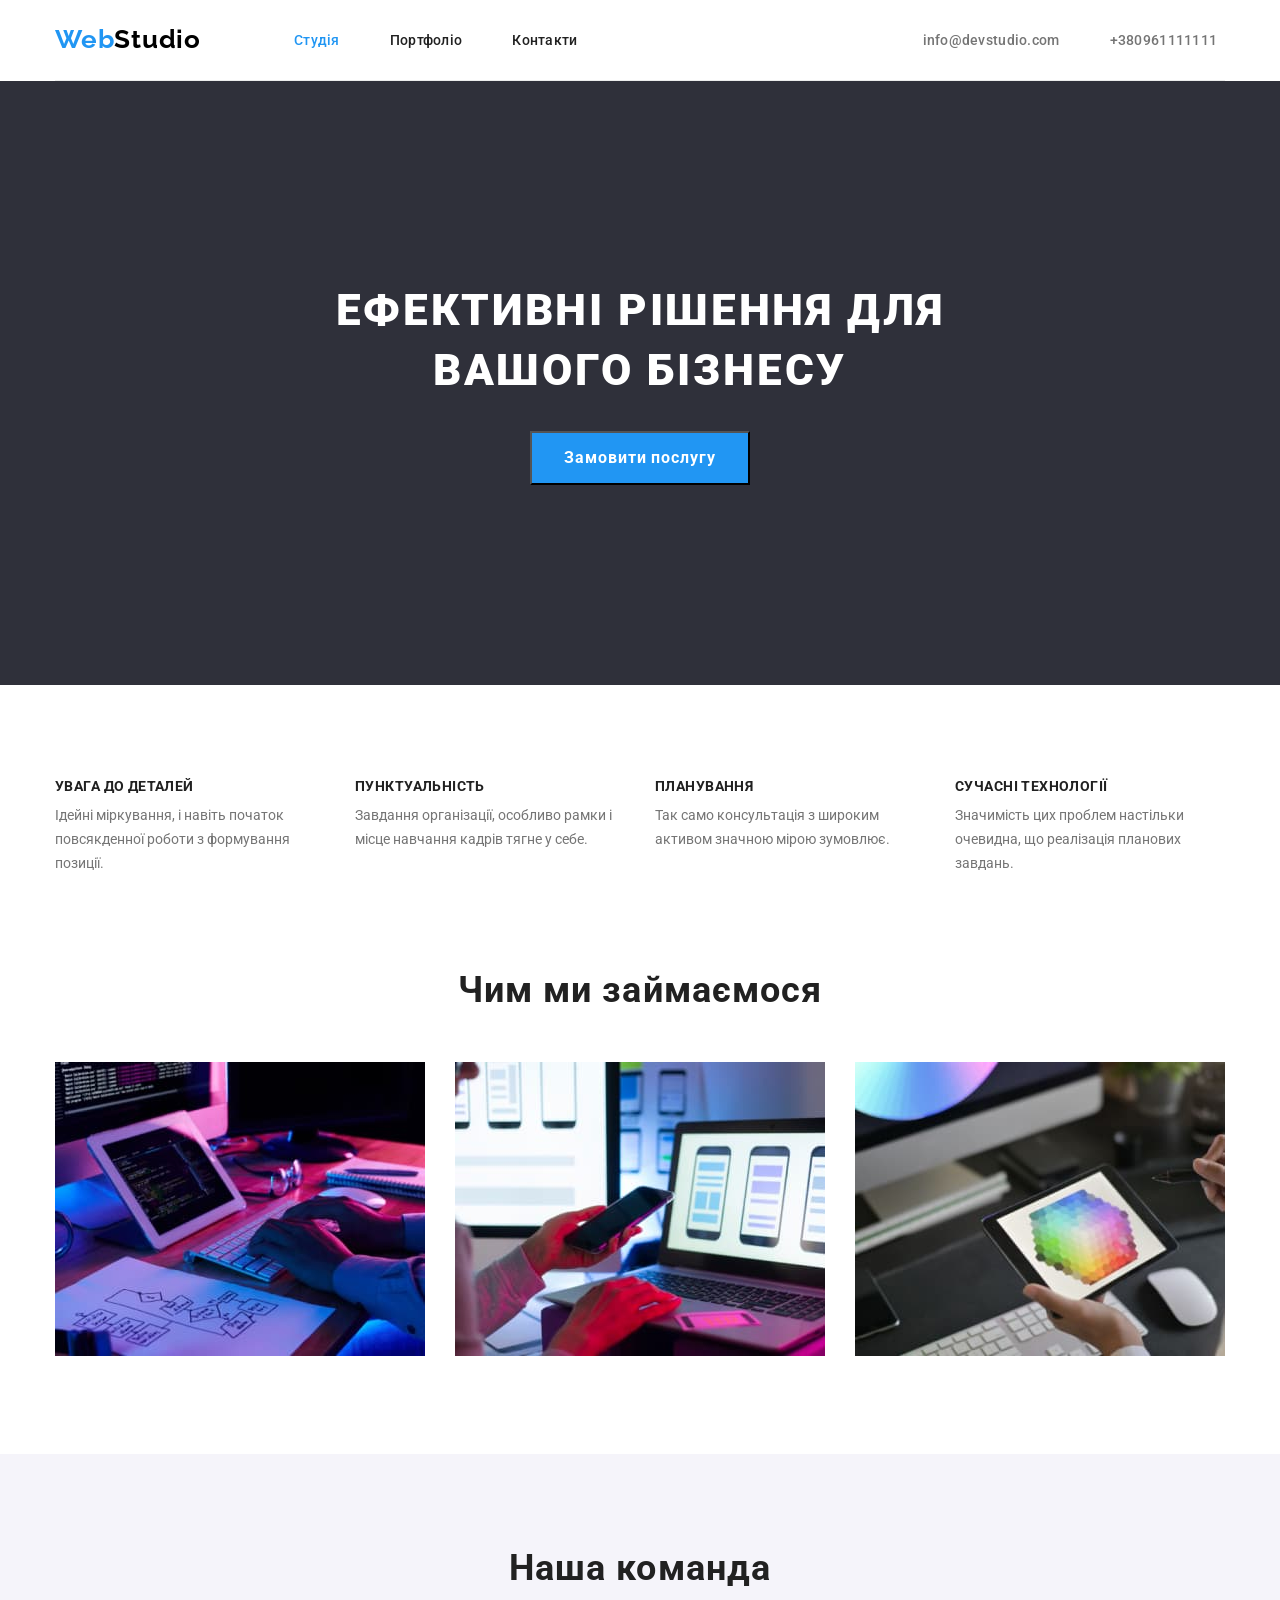
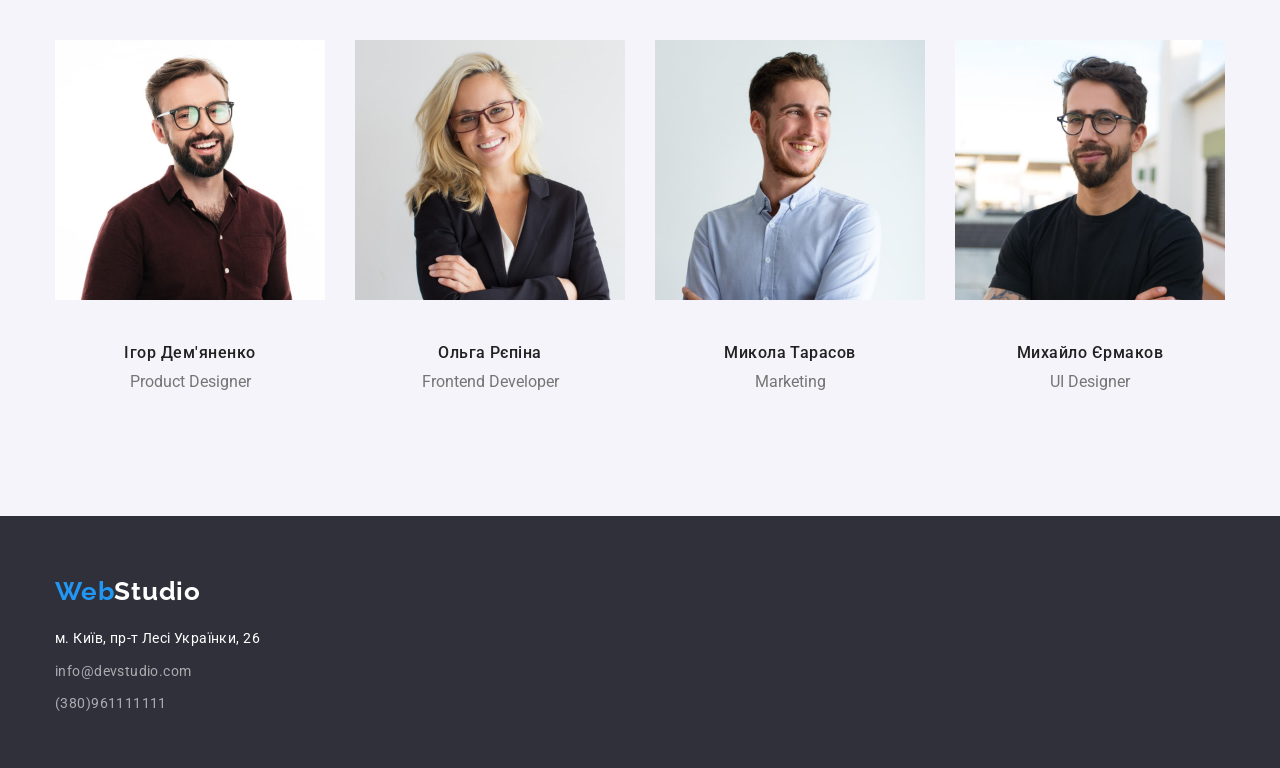
==== index.html @ 5717e51a "add start  files hw-4" ====
<!DOCTYPE html>
<html lang="uk">
<head>
  <meta charset="UTF-8">
  <meta http-equiv="X-UA-Compatible" content="IE=edge">
  <meta name="viewport" content="width=device-width, initial-scale=1.0">
  <title>Document</title>
  <link rel="stylesheet" href="https://cdnjs.cloudflare.com/ajax/libs/modern-normalize/1.1.0/modern-normalize.min.css" integrity="sha512-wpPYUAdjBVSE4KJnH1VR1HeZfpl1ub8YT/NKx4PuQ5NmX2tKuGu6U/JRp5y+Y8XG2tV+wKQpNHVUX03MfMFn9Q==" crossorigin="anonymous" referrerpolicy="no-referrer">
  <link href="https://fonts.googleapis.com/css2?family=Raleway:wght@700&family=Roboto:wght@400;500;700;900&display=swap" rel="stylesheet">
  <link rel="stylesheet" href="css/style.css">
  <link rel="preconnect" href="https://fonts.googleapis.com">
  <link rel="preconnect" href="https://fonts.gstatic.com" crossorigin>
 </head>
<body>
  <div class="conteiner">
    <header class="underline">
        <div class="header-conteiner">
            <div class="logo-conteiner">
              <a class="logo" href="./index.html">Web<span class="icon">Studio</span></a>
            </div>
            <nav>
              <ul class="site-nav">
                <li class="item"><a href="./index.html" class="link-blue">Студія</a></li>
                <li class="item"><a href="./portfolio.html" class="link">Портфоліо</a></li>
                <li class="item"><a href="./index.html" class="link">Контакти</a></li>
              </ul>
            </nav> 
            <ul class="contacts">
              <li class="item"><a class="list" href="malto:info@devstudio.com">info@devstudio.com</a></li>
              <li class="item"><a class="list" href="tel:+380961111111">+380961111111</a></li>
            </ul>
          </div>
    </header>
  </div>
    
    <main>
      <!--Section 1-->
        <section class="main-section">
          <div class="conteiner">
            <h1 class="title">
            Ефективні рішення для вашого бізнесу
          </h1>
          <button type="button" class="button-primary">
            Замовити послугу
          </button>
          </div>
        </section>
      <!--Section 2-->  
      <section class="section">
       <div class="conteiner">
         <div class="section-box">
           <ul class="second-conteiner">
              <li class="section-conteiner">
                  <h3 class="section-title">
                    Увага до деталей
                  </h3>
                  <p class="secondary-text">
                    Ідейні міркування, і навіть початок повсякденної роботи з формування позиції.
                  </p>
              </li>
              <li class="section-conteiner">
                    <h3 class="section-title">
                      Пунктуальність
                    </h3>
                    <p class="secondary-text">
                      Завдання організації, особливо рамки і місце навчання кадрів тягне у себе.
                    </p>
                </li>   
                <li class="section-conteiner">
                <h3 class="section-title">
                  Планування
                </h3>
                <p class="secondary-text">
                  Так само консультація з широким активом значною мірою зумовлює.
                </p>
              </li>
              <li class="section-conteiner">
                <h3 class="section-title">
                  Сучасні технології
                </h3> 
                <p class="secondary-text">
                  Значимість цих проблем настільки очевидна, що реалізація планових завдань.
                </p>
              </li>
             </ul>     
          </div>
        </div>
            </section>
          <!--Section 3-->  
          <section class="section">
            <div class="conteiner">
              <div class="section-about">
                <h2 class="main-about">Чим ми займаємося</h2>
                <ul class="img-list">
                        <li class="lists"> 
                          <img src="./images/img.jpg" alt="Верстальник, створює сайт" width="370">
                        </li>
                        <li class="lists">
                          <img src="./images/box_2.jpg" alt="Тестувальник, перевіряє справність  програм на смартфоні" width="370">
                        </li>
                        <li class="lists">
                          <img src="./images/box_3.jpg" alt="Веб. дизайнер, задає зовнішній вигляд  сайту  " width="370">
                        </li>
                    </ul>
                </div>
            </div>  
          </section>
      <!--Section 4-->
        <section class="section-company">
          <div class="conteiner">
            <div class="section-team">
              <h2 class="main-about">
                 Наша команда
              </h2>
          <ul class="team-box">
            <li class="box-list">
                  <a href="#" class="team-conteiner">
                    <img src="./images/Ihor.jpg" alt="Ihor"  width="270">
                     <div class="about-list">
                        <h3 class="team-list">
                          Ігор Дем'яненко
                        </h3>
                        <p class="about-team">Product Designer</p>
                     </div>
                  </a>
              </li>
              <li class="box-list">
                    <a href="#" class="team-conteiner">
                      <img src="./images/Olga.jpg" alt="Olga"  width="270">
                      <div class="about-list">
                          <h3 class="team-list">
                          Ольга Рєпіна
                        </h3>
                        <p class="about-team">
                          Frontend Developer
                        </p>
                      </div>
                    </a>
                  </li>
                  <li class="box-list">
                  <a href="#" class="team-conteiner">
                      <img src="./images/Mukola.jpg" alt="Mukola"  width="270">
                      <div class="about-list">
                            <h3 class="team-list">
                            Микола Тарасов
                          </h3>
                        <p class="about-team">
                          Marketing
                        </p>
                      </div>
                  </a>
                </li>
                <li class="box-list">
                    <a href="#" class="team-conteiner">
                      <img src="./images/Mykhailo.jpg" alt="Mykhailo"  width="270">
                       <div class="about-list">
                          <h3 class="team-list">
                          Михайло Єрмаков
                        </h3>
                        <p class="about-team">
                          UI Designer
                        </p>
                       </div>
                    </a>
                </li>
               </ul>
           </div>
          </div>
        </section>
     </main>
       <footer class="footer-section">
        <div class="conteiner">
         <div class="logo-box">
          <a class="footer-logo" href="./index.html">Web<span class="footer-icon">Studio</span></a>
        </div>
          <address>
            <div class="address-conteiner">
                <ul class="footer-text">
                  <li class="footer-list"><a class="address-map" href="https://goo.gl/maps/CPtrU1FHBa2aNyZL9" target="_blank" rel="noopener noreferrer nofollow">м. Київ, пр-т Лесі Українки, 26</a></li>
                  <li class="footer-list"><a class="footer-link" href="malto:info@devstudio.com">info@devstudio.com</a></li>
                  <li class="footer-list"><a class="footer-link" href="tel:+380961111111">(380)961111111</a></li>
                </ul>
            </div>
          </address>
      </div>
      </footer>
     </body>
</html>
---- css/style.css ----
html{
  box-sizing: border-box;
}

*,
*::before,
*::after{
  box-sizing: inherit;
}
:root{
--primary-text-color:#212121;
--title-text-color:#757575;
--accent-color:#2196F3;
--logo-text-color:#000000;
--primary-bg-color:#ffffff;
--primary-color-site:#2F303A;
--secondary-text-color:#F5F4FA;
--secondary-bg-color:rgba(255, 255, 255, 0.6);
--active-btm-color:#188CE8;
--border-color:#ECECEC;
}

body{
font-family:'Roboto';
color: var(--primary-text-color);
}
 h1, h2, h3, h4, h5, h6, p, ul {
  margin: 0px;
   padding: 0px;
 }

ul{
text-decoration: none;
list-style: none;

}
/* Conteiner */
.conteiner{
  width: 1200px;
  padding-left:15px;
  padding-right: 15px;
  margin: auto;
  

 }
/* Style site */


/* Logo Company */
header .logo {
  color:var(--accent-color);}
.icon{
color: var(--logo-text-color)}

.logo{
text-decoration: none;
font-family: 'Raleway';
font-weight: 700;
font-size: 26px;
line-height: 1.19;
letter-spacing: 0.03em;

}
.logo{
display: block;
padding: 24px 0 25px;
}


.footer-logo{
color: var(--accent-color);

}

.logo-box{
  display:block ;
  width: 145px;
  height: 31px;
margin-bottom: 20px;
}
.footer-icon{
color: var(--primary-bg-color);
}

.footer-logo{
text-decoration: none;
font-family: 'Raleway';
font-weight: 700;
font-size: 26px;
line-height: 1.19;
letter-spacing: 0.03em;
}


.box-item{
  display: block;
  width: 231px;
  height: 81px;
} 

/* site nav */





.link{    
color: inherit;
font-weight: 500;
font-size: 14px;
line-height: 1.14;
letter-spacing: 0.02em;
text-decoration: none;
padding:32px 0px;
}

.link:hover{
color:var(--accent-color);
}

.link:focus{
color: var(--accent-color);
background-color: var(--primary-bg-color);
}

.link-blue { 
font-weight: 500;
font-size: 14px;
line-height:1.14;
letter-spacing: 0.02em;
color:inherit;
color: var(--accent-color);
padding: 32px 0px;

}

.site-nav .link-blue{
text-decoration: none;
color:var(--accent-color);
} 

/* header */
.underline{
  border-bottom: 1px solid var(--border-color);
}
.logo-conteiner{
  display: flex;
  margin-right: 93px;
}
.item { 
margin-right: 50px;

} 
.item:last-child{
  margin-right: 0px;
}
.header-conteiner{
display: flex;
align-items: center;


}
.site-nav {
  display: flex;
margin-right: 345px;
 }


.contacts{
  display: flex;
 
}



.contacts .list {
color: var(--title-text-color);
text-decoration: none;
font-weight: 500;
font-size: 14px;
line-height: 1.14;
letter-spacing: 0.02em;
padding: 32px 0px;

}
.list:hover {
color: var(--accent-color);
}
.list:focus {
color: var(--accent-color);
}
/* Main */
.main-section {
  display: block;
  background-color: var(--primary-color-site);
  max-width: 1600px;
  margin: 0 auto;
  text-align: center;
  padding: 200px 0;

}

.title {
color:var(--primary-bg-color);
font-weight: 900;
font-size: 44px;
line-height: 1.36;
letter-spacing: 0.06em;
max-width: 696px;
margin: 0 auto ;
margin-bottom: 30px;
text-transform: uppercase;

}
.main-about{
font-weight: 700;
font-size: 36px;
line-height:1.16;
letter-spacing: 0.03em;

}
/* Sections */
.under-card{
border: 1px solid var(--border-color);
border-top: none;
padding: 20px 24px;
margin-top: -5px;
}

.hero-section{
padding: 94px 0;

}
.button-conteiner{
display: flex;
justify-content: center;
margin-bottom: 50px;

}
.button-list{
  margin-right: 8px;
}
.button-list:last-child{
margin-right: 0px ;
}
ul a {
  text-decoration: none;
}

.section-project{
display: flex;
flex-wrap: wrap;  
}

.about:nth-child(3n){
  margin-right:0px;
}
.about:nth-last-child(-n + 3) {
  margin-bottom: 0px;
}

.section{
  display:flex;
padding: 94px 0px 0px;

}
.second-conteiner{
  display: flex;
  
}
.section-conteiner{
  width: 270px;
}
.section-conteiner:not(:last-child)
{
  margin-right: 30px;
}
.section-about{
  text-align: center;
  padding-bottom: 94px;
}

.project-list .img-projects {
display: block;
text-decoration: none;

}
.img-list{
  display:flex;
  margin-top: 50px;
  
 }
 .lists:not(:last-child){
  margin-right: 30px;

 }

 .section-team{
  text-align: center;

  }
 .team-box{
  display: flex;
  margin-top: 50px ;
  
}
.about-list {
  padding-top: 30px;
  padding-bottom: 30px;
}


 .team-conteiner{
  display: inline-block;
  text-decoration: none;
 }

/* Buttons */

.button{
font-family: 'Roboto';
text-decoration: none;
font-weight: 500;
font-size: 16px;
line-height:1.6;
letter-spacing: 0.03em;
color: inherit;
cursor: pointer;
padding: 6px 22px;  
border-radius: 4px;
}

.button:hover{
color: var(--primary-bg-color);
background-color:var(--active-btm-color)

}

.button:focus{
color: var(--primary-bg-color);
background-color: var(--active-btm-color);

}

.button-primary{
background-color:var(--accent-color) ;
color: var(--primary-bg-color);
cursor: pointer;
text-decoration: none;
font-weight: 700;
font-size: 16px;
line-height: 1.87;
letter-spacing: 0.06em;
display: inline-block;
padding: 10px 32px;

}

.button-primary:hover{
background-color:var(--active-btm-color)
}
.button-primary:focus{
background-color: var(--active-btm-color)
}

/* about-company*/


.section-company{
background-color:var(--secondary-text-color);
padding: 94px 0px;
}

.about{
  
margin-right: 30px;
margin-bottom: 30px;
background-color: var(--primary-bg-color);    

}

.section-title{
font-weight: 700;
font-size: 14px;
line-height:1.14;
letter-spacing: 0.03em;
text-transform: uppercase;
margin-bottom: 10px;
}

.project-title{
font-weight: 700;
font-size: 18px;
line-height:2;
letter-spacing: 0.06em;
}

.project-section{
color:var(--primary-text-color);
font-weight: 700;
font-size: 18px;
line-height: 2;
letter-spacing: 0.06em;
margin: 0 auto 4px;
}

.about-team{
  text-decoration: none;
font-size: 16px;
line-height:1.18; 
color:var(--title-text-color);


}
.box-list:not(:last-child){
  display: block ;
  margin-right: 30px;
}


.team{
font-size: 16px;
line-height:1.87;
color: var(--title-text-color)

}
.team-list{
font-weight: 500;
font-size: 16px;
line-height: 1.18;
letter-spacing: 0.03em;
color:var(--primary-text-color);
margin: 10px;
}

/* Secondary text */

.secondary-text{
color: var(--title-text-color);
font-size: 14px;
line-height:1.7;
}

/* footer */
.footer-section {
  background-color: var(--primary-color-site);
  margin: 0 auto;
  padding: 60px 0px;
}

.address-conteiner{
  display: block;
  width: 231px;
  height: 81px;
}

.footer-text{
display: flex;
flex-direction: column;
gap: 9px;
text-decoration:none;
font-style: normal;
font-size:14px;
line-height:1.7;
letter-spacing: 0.03em;

}

.footer-link{
  text-decoration: none;
color:var(--secondary-bg-color)
}
.footer-link:hover{
color: var(--accent-color);
}
.footer-link:focus{
color: var(--accent-color);
}
.address-map{
text-decoration: none;
color: var(--primary-bg-color);
}
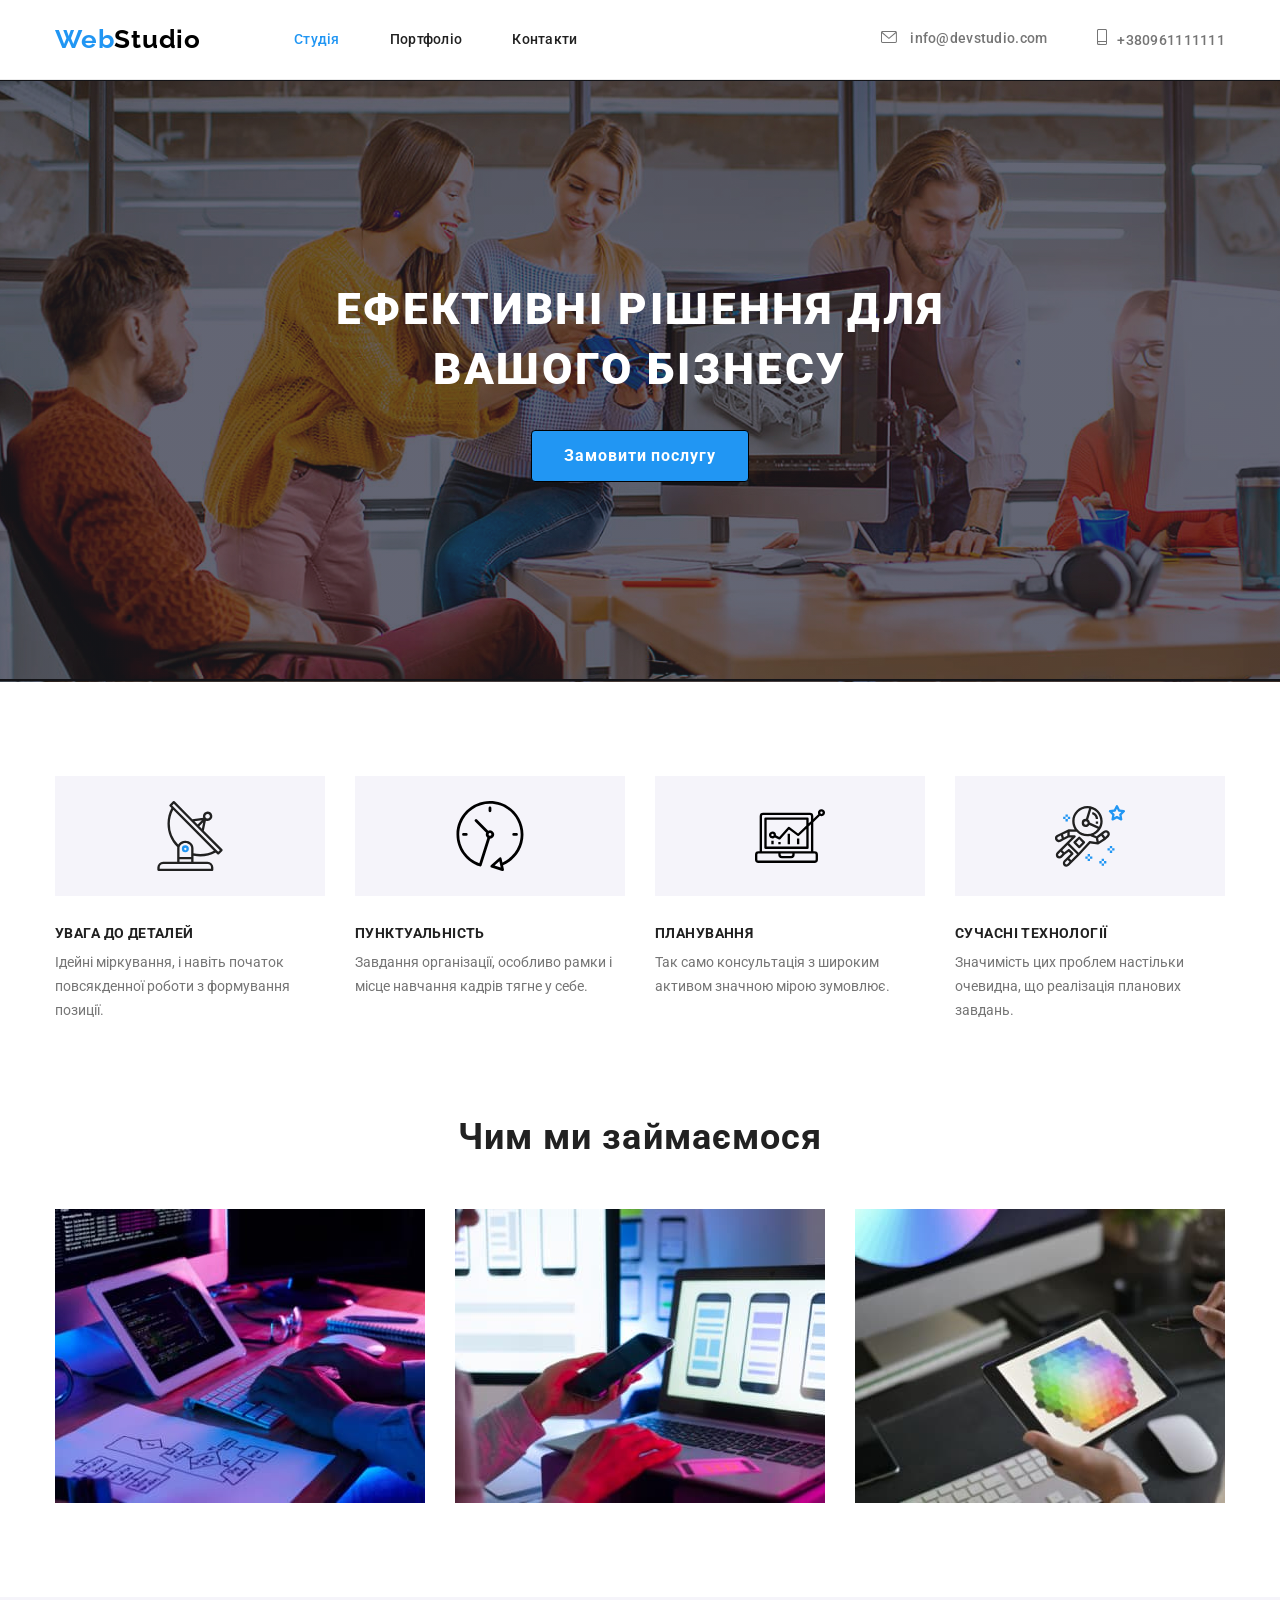
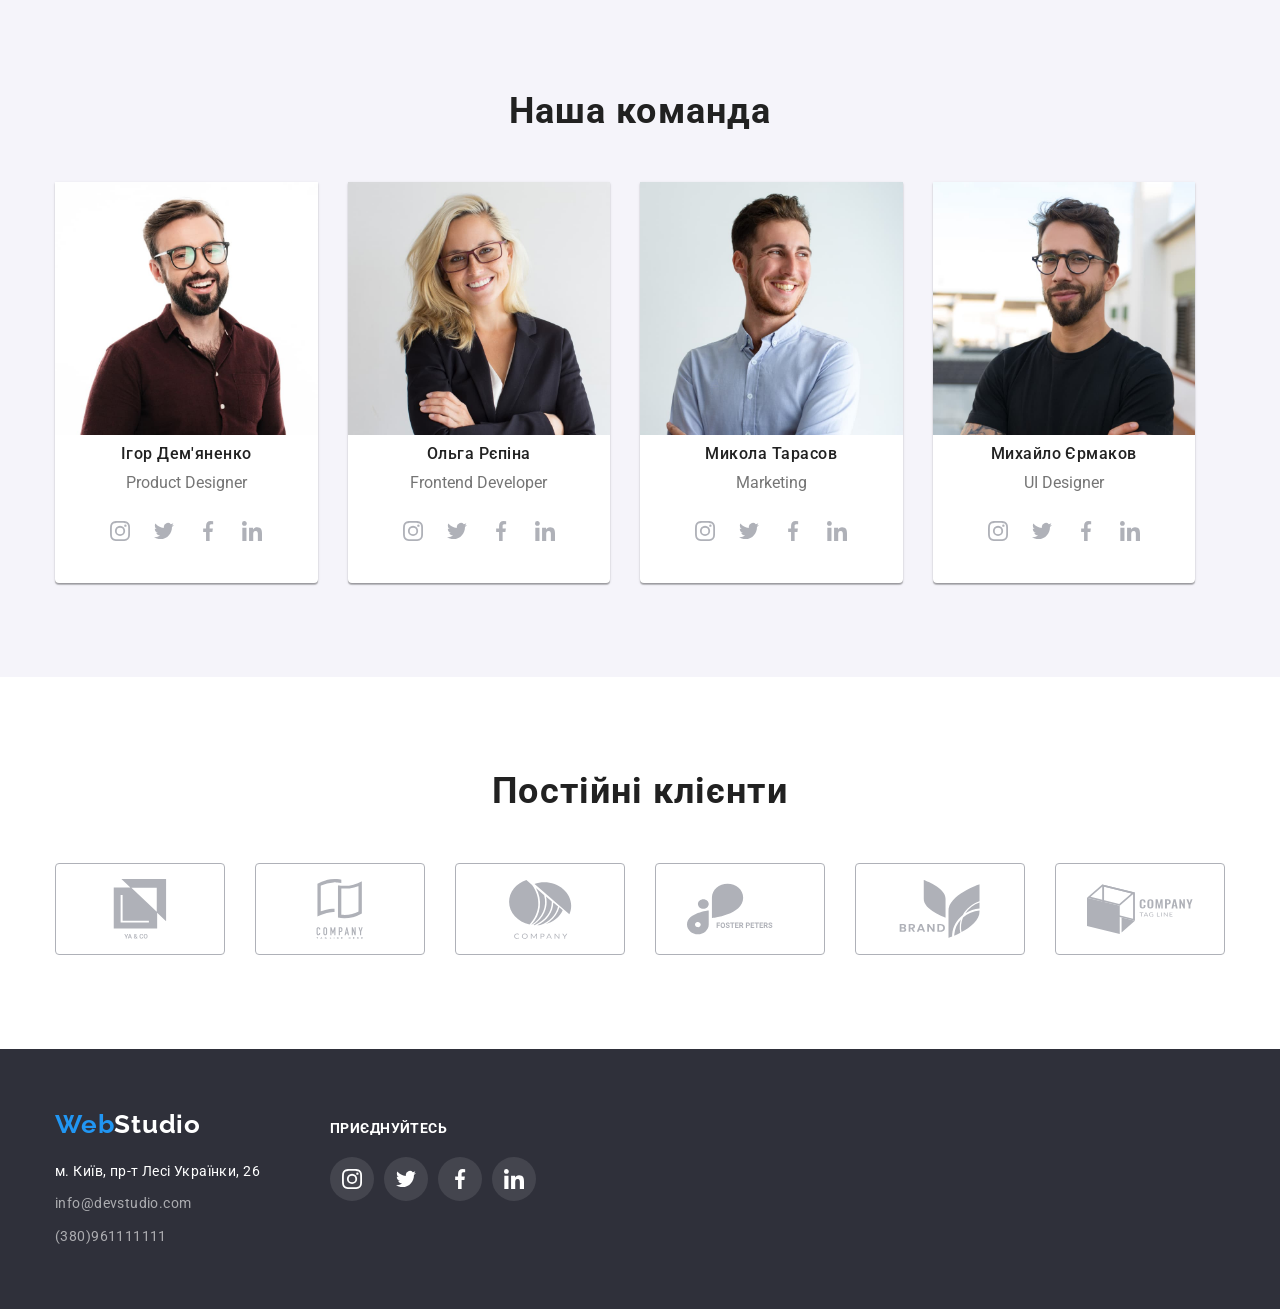
==== commit 7f595c05: "my-hw4" ====
--- a/index.html
+++ b/index.html
@@ -12,9 +12,8 @@
   <link rel="preconnect" href="https://fonts.gstatic.com" crossorigin>
  </head>
 <body>
-  <div class="conteiner">
-    <header class="underline">
-        <div class="header-conteiner">
+  <header>
+        <div class="conteiner header-conteiner">
             <div class="logo-conteiner">
               <a class="logo" href="./index.html">Web<span class="icon">Studio</span></a>
             </div>
@@ -26,14 +25,22 @@
               </ul>
             </nav> 
             <ul class="contacts">
-              <li class="item"><a class="list" href="malto:info@devstudio.com">info@devstudio.com</a></li>
-              <li class="item"><a class="list" href="tel:+380961111111">+380961111111</a></li>
+              <li class="item">
+                <a class="list" href="malto:info@devstudio.com">
+                   <svg class="icon-contacts" width="16px" height="12px">
+                    <use href="./images/icon.svg#icon-envelope"></use>
+                  </svg> info@devstudio.com</a>
+              </li>
+              <li class="item">
+                <a class="list" href="tel:+380961111111">
+                  <svg class="icon-contacts" width="10px" height="16px">
+                    <use href="./images/icon.svg#icon-smartphone"></use>
+                  </svg>+380961111111</a>
+              </li>
             </ul>
           </div>
     </header>
-  </div>
-    
-    <main>
+  <main>
       <!--Section 1-->
         <section class="main-section">
           <div class="conteiner">
@@ -45,12 +52,17 @@
           </button>
           </div>
         </section>
-      <!--Section 2-->  
+      <!--Наші переваги-->  
       <section class="section">
        <div class="conteiner">
          <div class="section-box">
            <ul class="second-conteiner">
               <li class="section-conteiner">
+                    <div class="feature-icon">
+                      <svg class="icon-inside" >
+                        <use href="./images/icon.svg#icon-antenna"></use>
+                      </svg>
+                    </div>
                   <h3 class="section-title">
                     Увага до деталей
                   </h3>
@@ -59,6 +71,11 @@
                   </p>
               </li>
               <li class="section-conteiner">
+                    <div class="feature-icon">
+                      <svg class="icon-inside"  >
+                        <use href="./images/icon.svg#icon-clock"></use>
+                      </svg>
+                    </div>
                     <h3 class="section-title">
                       Пунктуальність
                     </h3>
@@ -67,6 +84,11 @@
                     </p>
                 </li>   
                 <li class="section-conteiner">
+                  <div class="feature-icon">
+                      <svg class="icon-inside"  >
+                        <use href="./images/icon.svg#icon-diagram"></use>
+                      </svg>
+                    </div>
                 <h3 class="section-title">
                   Планування
                 </h3>
@@ -75,6 +97,11 @@
                 </p>
               </li>
               <li class="section-conteiner">
+                <div class="feature-icon">
+                      <svg class="icon-inside"  >
+                        <use href="./images/icon.svg#icon-astronaut"></use>
+                      </svg>
+                    </div>
                 <h3 class="section-title">
                   Сучасні технології
                 </h3> 
@@ -86,7 +113,7 @@
           </div>
         </div>
             </section>
-          <!--Section 3-->  
+          <!--Чим ми займаємось-->  
           <section class="section">
             <div class="conteiner">
               <div class="section-about">
@@ -105,84 +132,269 @@
                 </div>
             </div>  
           </section>
-      <!--Section 4-->
+      <!--Наша команда-->
         <section class="section-company">
           <div class="conteiner">
-            <div class="section-team">
-              <h2 class="main-about">
+            <h2 class="main-about">
                  Наша команда
               </h2>
           <ul class="team-box">
-            <li class="box-list">
-                  <a href="#" class="team-conteiner">
-                    <img src="./images/Ihor.jpg" alt="Ihor"  width="270">
-                     <div class="about-list">
+                      <li class="about-list">
+                            <img src="./images/Ihor.jpg" alt="Ihor"  width="270">
+                              <h3 class="team-list">
+                                Ігор Дем'яненко
+                              </h3>
+                            <p class="about-team">Product Designer</p>
+                              <ul class="team-undercard">
+                              <li class="icon-second">
+                                <a href="https://www.instagram.com/"  rel="noopener noreferrer nofollow" class="link-icon">
+                                  <svg class="icon-team" width="20" height="20">
+                                    <use href="./images/icon.svg#icon-instagram"></use>
+                                  </svg>
+                                </a>
+                              </li>
+                              <li class="icon-second">
+                                <a href="https://twitter.com/" rel="noopener noreferrer nofollow" class="link-icon">
+                                   <svg class="icon-team" width="20" height="20">
+                                    <use href="./images/icon.svg#icon-twitter"></use>
+                                   </svg>
+                                </a>
+                              </li>
+                              <li class="icon-second">
+                                <a href="https://facebook.com" rel="noopener noreferrer nofollow" class="link-icon">
+                                  <svg class="icon-team"  width="20" height="20">
+                                    <use href="./images/icon.svg#icon-facebook"></use>
+                                  </svg>
+                                </a>
+                              </li>
+                              <li class="icon-second">
+                                <a href="" rel="noopener noreferrer nofollow" class="link-icon">
+                                  <svg class="icon-team" width="20" height="20">
+                                    <use href="./images/icon.svg#icon-linkedin"></use>
+                                  </svg>
+                                </a>
+                              </li>
+                          </ul>
+                      </li>
+                      <li class="about-list">
+                        <img src="./images/Olga.jpg" alt="Olga"  width="270">
                         <h3 class="team-list">
-                          Ігор Дем'яненко
-                        </h3>
-                        <p class="about-team">Product Designer</p>
-                     </div>
-                  </a>
-              </li>
-              <li class="box-list">
-                    <a href="#" class="team-conteiner">
-                      <img src="./images/Olga.jpg" alt="Olga"  width="270">
-                      <div class="about-list">
-                          <h3 class="team-list">
                           Ольга Рєпіна
-                        </h3>
-                        <p class="about-team">
+                          </h3>
+                          <p class="about-team">
                           Frontend Developer
                         </p>
-                      </div>
-                    </a>
-                  </li>
-                  <li class="box-list">
-                  <a href="#" class="team-conteiner">
-                      <img src="./images/Mukola.jpg" alt="Mukola"  width="270">
-                      <div class="about-list">
+                        <ul class="team-undercard">
+                              <li class="icon-second">
+                                <a href="https://www.instagram.com/"  rel="noopener noreferrer nofollow" class="link-icon">
+                                  <svg class="icon-team" width="20" height="20">
+                                    <use href="./images/icon.svg#icon-instagram"></use>
+                                  </svg>
+                                </a>
+                              </li>
+                              <li class="icon-second">
+                                <a href="https://twitter.com/" rel="noopener noreferrer nofollow" class="link-icon">
+                                   <svg class="icon-team" width="20" height="20">
+                                    <use href="./images/icon.svg#icon-twitter"></use>
+                                   </svg>
+                                </a>
+                              </li>
+                              <li class="icon-second">
+                                <a href="https://facebook.com" rel="noopener noreferrer nofollow" class="link-icon">
+                                  <svg class="icon-team"  width="20" height="20">
+                                    <use href="./images/icon.svg#icon-facebook"></use>
+                                  </svg>
+                                </a>
+                              </li>
+                              <li class="icon-second">
+                                <a href="" rel="noopener noreferrer nofollow" class="link-icon">
+                                  <svg class="icon-team" width="20" height="20">
+                                    <use href="./images/icon.svg#icon-linkedin"></use>
+                                  </svg>
+                                </a>
+                              </li>
+                          </ul>
+                      </li>
+                      <li class="about-list">
+                        <img src="./images/Mukola.jpg" alt="Mukola"  width="270">
                             <h3 class="team-list">
-                            Микола Тарасов
-                          </h3>
+                              Микола Тарасов
+                            </h3>
                         <p class="about-team">
                           Marketing
                         </p>
-                      </div>
-                  </a>
-                </li>
-                <li class="box-list">
-                    <a href="#" class="team-conteiner">
-                      <img src="./images/Mykhailo.jpg" alt="Mykhailo"  width="270">
-                       <div class="about-list">
-                          <h3 class="team-list">
+                        <ul class="team-undercard">
+                              <li class="icon-second">
+                                <a href="https://www.instagram.com/"  rel="noopener noreferrer nofollow" class="link-icon">
+                                  <svg class="icon-team" width="20" height="20">
+                                    <use href="./images/icon.svg#icon-instagram"></use>
+                                  </svg>
+                                </a>
+                              </li>
+                              <li class="icon-second">
+                                <a href="https://twitter.com/" rel="noopener noreferrer nofollow" class="link-icon">
+                                   <svg class="icon-team" width="20" height="20">
+                                    <use href="./images/icon.svg#icon-twitter"></use>
+                                   </svg>
+                                </a>
+                              </li>
+                              <li class="icon-second">
+                                <a href="https://facebook.com" rel="noopener noreferrer nofollow" class="link-icon">
+                                  <svg class="icon-team"  width="20" height="20">
+                                    <use href="./images/icon.svg#icon-facebook"></use>
+                                  </svg>
+                                </a>
+                              </li>
+                              <li class="icon-second">
+                                <a href="" rel="noopener noreferrer nofollow" class="link-icon">
+                                  <svg class="icon-team" width="20" height="20">
+                                    <use href="./images/icon.svg#icon-linkedin"></use>
+                                  </svg>
+                                </a>
+                              </li>
+                          </ul>
+                      </li>
+                    <li class="about-list">
+                        <img src="./images/Mykhailo.jpg" alt="Mykhailo"  width="270">
+                        <h3 class="team-list">
                           Михайло Єрмаков
                         </h3>
                         <p class="about-team">
                           UI Designer
                         </p>
-                       </div>
-                    </a>
-                </li>
+                        <ul class="team-undercard">
+                              <li class="icon-second">
+                                <a href="https://www.instagram.com/"  rel="noopener noreferrer nofollow" class="link-icon">
+                                  <svg class="icon-team" width="20" height="20">
+                                    <use href="./images/icon.svg#icon-instagram"></use>
+                                  </svg>
+                                </a>
+                              </li>
+                              <li class="icon-second">
+                                <a href="https://twitter.com/" rel="noopener noreferrer nofollow" class="link-icon">
+                                   <svg class="icon-team" width="20" height="20">
+                                    <use href="./images/icon.svg#icon-twitter"></use>
+                                   </svg>
+                                </a>
+                              </li>
+                              <li class="icon-second">
+                                <a href="https://facebook.com" rel="noopener noreferrer nofollow" class="link-icon">
+                                  <svg class="icon-team"  width="20" height="20">
+                                    <use href="./images/icon.svg#icon-facebook"></use>
+                                  </svg>
+                                </a>
+                              </li>
+                              <li class="icon-second">
+                                <a href="" rel="noopener noreferrer nofollow" class="link-icon">
+                                  <svg class="icon-team" width="20" height="20">
+                                    <use href="./images/icon.svg#icon-linkedin"></use>
+                                  </svg>
+                                </a>
+                              </li>
+                          </ul>
+                   </li>
                </ul>
-           </div>
           </div>
         </section>
+      <!--Постійні клієнти -->
+      <section class="section-clients">
+        <div class="conteiner">
+          <h2 class="title-clients"> Постійні клієнти</h2>
+            <ul class="clients-list">
+              <li class="client-item" >
+                <a href="#" class="box-client">
+                  <svg class="client-icon" width="106px" height="60px">
+                    <use href="./images/icon.svg#icon-yaco"></use>
+                  </svg>
+                </a>
+               </li>
+              <li  class="client-item">
+                  <a href="#" class="box-client">
+                    <svg class="client-icon" width="106px" height="60px">
+                      <use href="./images/icon.svg#icon-tag-hare"></use>
+                    </svg>
+                  </a>
+              </li>
+              <li class="client-item">
+                 <a href="#" class="box-client">
+                    <svg class="client-icon" width="106px" height="60px">
+                      <use href="./images/icon.svg#icon-company"></use>
+                    </svg>
+                 </a>
+              </li>
+              <li class="client-item">
+                <a href="#" class="box-client">
+                  <svg class="client-icon" width="106px" height="60px">
+                    <use href="./images/icon.svg#icon-foster"></use>
+                  </svg>
+                </a>
+              </li>
+              <li class="client-item">
+                 <a href="#" class="box-client">
+                   <svg class="client-icon" width="106px" height="60px">
+                     <use href="./images/icon.svg#icon-brand"></use>
+                   </svg>
+                 </a>
+              </li>
+              <li class="client-item">
+                <a href="#" class="box-client">
+                  <svg class="client-icon" width="106px" height="60px">
+                    <use href="./images/icon.svg#icon-tag-end"></use>
+                  </svg>
+                </a>
+              </li>
+            </ul>
+        </div>
+      </section>
      </main>
-       <footer class="footer-section">
-        <div class="conteiner">
-         <div class="logo-box">
-          <a class="footer-logo" href="./index.html">Web<span class="footer-icon">Studio</span></a>
-        </div>
-          <address>
-            <div class="address-conteiner">
-                <ul class="footer-text">
-                  <li class="footer-list"><a class="address-map" href="https://goo.gl/maps/CPtrU1FHBa2aNyZL9" target="_blank" rel="noopener noreferrer nofollow">м. Київ, пр-т Лесі Українки, 26</a></li>
-                  <li class="footer-list"><a class="footer-link" href="malto:info@devstudio.com">info@devstudio.com</a></li>
-                  <li class="footer-list"><a class="footer-link" href="tel:+380961111111">(380)961111111</a></li>
-                </ul>
+        <footer class="footer-section">
+           <div class="conteiner">
+            <div class="address-box">
+                <address>
+                    <a class="footer-logo" href="./index.html">Web<span class="footer-icon">Studio</span></a>
+                  <div class="logo-box">
+                      <ul class="footer-text">
+                        <li class="footer-list"><a class="address-map" href="https://goo.gl/maps/CPtrU1FHBa2aNyZL9" target="_blank" rel="noopener noreferrer nofollow">м. Київ, пр-т Лесі Українки, 26</a></li>
+                        <li class="footer-list"><a class="footer-link" href="malto:info@devstudio.com">info@devstudio.com</a></li>
+                        <li class="footer-list"><a class="footer-link" href="tel:+380961111111">(380)961111111</a></li>
+                      </ul>
+                  </div>
+                </address>
+                <div class="join-us">
+                  <p class="join-item">Приєднуйтесь</p>
+                    <ul class="join-boxes" >
+                      <li>
+                        <a href="https://www.instagram.com/"  rel="noopener noreferrer nofollow" class="join-link">
+                          <svg class="icon-join">
+                            <use href="./images/icon.svg#icon-instagram"></use>
+                          </svg>
+                        </a>
+                      </li>
+                      <li>
+                        <a href="https://www.instagram.com/"  rel="noopener noreferrer nofollow" class="join-link">
+                          <svg class="icon-join">
+                            <use href="./images/icon.svg#icon-twitter"></use>
+                          </svg>
+                        </a>
+                      </li>
+                      <li>
+                        <a href="https://www.instagram.com/"  rel="noopener noreferrer nofollow" class="join-link">
+                          <svg class="icon-join">
+                            <use href="./images/icon.svg#icon-facebook"></use>
+                          </svg>
+                        </a>
+                      </li>
+                      <li>
+                        <a href="https://www.instagram.com/"  rel="noopener noreferrer nofollow" class="join-link">
+                          <svg class="icon-join">
+                            <use href="./images/icon.svg#icon-linkedin"></use>
+                          </svg>
+                        </a>
+                      </li>
+                    </ul>
+                </div>
             </div>
-          </address>
-      </div>
-      </footer>
+           </div>
+        </footer>
      </body>
 </html>
--- a/css/style.css
+++ b/css/style.css
@@ -18,6 +18,7 @@
 --secondary-bg-color:rgba(255, 255, 255, 0.6);
 --active-btm-color:#188CE8;
 --border-color:#ECECEC;
+--border-second-color:#AFB1B8;
 }
 
 body{
@@ -36,11 +37,10 @@
 }
 /* Conteiner */
 .conteiner{
-  width: 1200px;
-  padding-left:15px;
-  padding-right: 15px;
-  margin: auto;
-  
+width: 1200px;
+padding: 0px 15px;
+margin: auto;
+
 
  }
 /* Style site */
@@ -63,21 +63,22 @@
 }
 .logo{
 display: block;
-padding: 24px 0 25px;
+
 }
 
 
 .footer-logo{
+font-style: normal;
+font-weight: 700;
+font-size: 26px;
+line-height:1.19;
+letter-spacing: 0.03em;
 color: var(--accent-color);
-
-}
-
+}
 .logo-box{
-  display:block ;
-  width: 145px;
-  height: 31px;
-margin-bottom: 20px;
-}
+margin-top: 20px;
+}
+
 .footer-icon{
 color: var(--primary-bg-color);
 }
@@ -111,17 +112,15 @@
 line-height: 1.14;
 letter-spacing: 0.02em;
 text-decoration: none;
-padding:32px 0px;
+
 }
 
 .link:hover{
+  background-color: currentColor;
 color:var(--accent-color);
 }
 
-.link:focus{
-color: var(--accent-color);
-background-color: var(--primary-bg-color);
-}
+
 
 .link-blue { 
 font-weight: 500;
@@ -130,7 +129,7 @@
 letter-spacing: 0.02em;
 color:inherit;
 color: var(--accent-color);
-padding: 32px 0px;
+
 
 }
 
@@ -140,8 +139,14 @@
 } 
 
 /* header */
-.underline{
-  border-bottom: 1px solid var(--border-color);
+.header-conteiner{
+display: flex;
+align-items: center;
+justify-content: center;
+}
+header{
+padding: 24px 0;
+border-bottom: 1px solid var(--border-color);
 }
 .logo-conteiner{
   display: flex;
@@ -154,21 +159,15 @@
 .item:last-child{
   margin-right: 0px;
 }
-.header-conteiner{
-display: flex;
-align-items: center;
-
-
-}
+
 .site-nav {
   display: flex;
-margin-right: 345px;
- }
+}
 
 
 .contacts{
-  display: flex;
- 
+display:flex;
+margin-left: auto;
 }
 
 
@@ -180,15 +179,13 @@
 font-size: 14px;
 line-height: 1.14;
 letter-spacing: 0.02em;
-padding: 32px 0px;
-
-}
-.list:hover {
+
+}
+.list:hover { 
 color: var(--accent-color);
-}
-.list:focus {
-color: var(--accent-color);
-}
+} 
+
+
 /* Main */
 .main-section {
   display: block;
@@ -197,7 +194,14 @@
   margin: 0 auto;
   text-align: center;
   padding: 200px 0;
-
+  background-image: linear-gradient(to right,
+  rgba(47, 48, 58, 0.4),
+  rgba(47, 48, 58, 0.4)
+  ),
+  url("../images/hero.jpg");
+  background-color: #2F303A66;
+  
+ 
 }
 
 .title {
@@ -213,6 +217,7 @@
 
 }
 .main-about{
+text-align: center;
 font-weight: 700;
 font-size: 36px;
 line-height:1.16;
@@ -228,7 +233,7 @@
 }
 
 .hero-section{
-padding: 94px 0;
+padding: 94px 0px;
 
 }
 .button-conteiner{
@@ -264,6 +269,9 @@
 padding: 94px 0px 0px;
 
 }
+.section-clients{
+  padding: 94px 0px 94px;
+}
 .second-conteiner{
   display: flex;
   
@@ -280,11 +288,27 @@
   padding-bottom: 94px;
 }
 
-.project-list .img-projects {
+.project-list{
 display: block;
 text-decoration: none;
 
 }
+img{
+display: block;
+max-width: 100%;
+height: auto;
+    
+}
+.img-projects{
+display: block;
+text-decoration: none;
+}
+.img-projects:hover{
+display: block;
+border: 1px solid #EEEEEE;
+box-shadow: 0px 1px 1px rgba(0, 0, 0, 0.12), 0px 4px 4px rgba(0, 0, 0, 0.06), 1px 4px 6px rgba(0, 0, 0, 0.16);
+}
+
 .img-list{
   display:flex;
   margin-top: 50px;
@@ -295,25 +319,41 @@
 
  }
 
- .section-team{
+ 
+ .team-box{
+  display: flex;
+  margin-top: 50px ;
+  
+}
+.about-list {
+  display: inline-block;
   text-align: center;
-
-  }
- .team-box{
-  display: flex;
-  margin-top: 50px ;
-  
-}
-.about-list {
-  padding-top: 30px;
-  padding-bottom: 30px;
-}
-
-
- .team-conteiner{
-  display: inline-block;
-  text-decoration: none;
- }
+  margin-right: 30px;
+  background-color: var(--primary-bg-color);
+  box-shadow: 0px 1px 3px rgba(0, 0, 0, 0.12), 0px 1px 1px rgba(0, 0, 0, 0.14), 0px 2px 1px rgba(0, 0, 0, 0.2);
+    border-radius: 0px 0px 4px 4px; ;
+
+}
+.about-list :last-child{
+margin-right: 0px;
+}
+.title-clients{
+  font-weight: 700;
+  font-size: 36px;
+  line-height: 1.16;
+  text-align: center;
+  letter-spacing: 0.03em;
+  text-align: center;
+  padding-bottom: 50px;
+}
+
+
+.clients-list{
+  display: flex;
+  align-items: center;
+  justify-content: center;
+}
+ 
 
 /* Buttons */
 
@@ -328,19 +368,18 @@
 cursor: pointer;
 padding: 6px 22px;  
 border-radius: 4px;
-}
-
-.button:hover{
+border: none;
+}
+
+.button:hover, :focus{
+box-shadow: 0px 3px 1px rgba(0, 0, 0, 0.1), 0px 1px 2px rgba(0, 0, 0, 0.08), 0px 2px 2px rgba(0, 0, 0, 0.12);
+    border-radius: 4px;
 color: var(--primary-bg-color);
 background-color:var(--active-btm-color)
 
 }
 
-.button:focus{
-color: var(--primary-bg-color);
-background-color: var(--active-btm-color);
-
-}
+
 
 .button-primary{
 background-color:var(--accent-color) ;
@@ -353,6 +392,8 @@
 letter-spacing: 0.06em;
 display: inline-block;
 padding: 10px 32px;
+border:1px solid #000000;
+border-radius: 4px;
 
 }
 
@@ -360,7 +401,8 @@
 background-color:var(--active-btm-color)
 }
 .button-primary:focus{
-background-color: var(--active-btm-color)
+background-color: var(--active-btm-color);
+color: var(--primary-bg-color);
 }
 
 /* about-company*/
@@ -372,12 +414,12 @@
 }
 
 .about{
-  
+width: calc((100% - 60px) / 3);
 margin-right: 30px;
 margin-bottom: 30px;
 background-color: var(--primary-bg-color);    
-
-}
+}
+
 
 .section-title{
 font-weight: 700;
@@ -407,11 +449,22 @@
 .about-team{
   text-decoration: none;
 font-size: 16px;
+padding-bottom: 16px;
 line-height:1.18; 
 color:var(--title-text-color);
 
 
 }
+.team-undercard {
+  display: flex;
+  align-items: center;
+  justify-content: center;
+  
+  padding-bottom: 30px;
+
+ 
+}
+
 .box-list:not(:last-child){
   display: block ;
   margin-right: 30px;
@@ -442,7 +495,59 @@
 }
 
 /* footer */
+.join-boxes{
+  display: flex;
+  align-items: center;
+  justify-content: space-between;
+  
+}
+.address-box{
+  
+  display: flex;
+  align-items: baseline;
+  justify-content:start ;
+ 
+  
+  
+}
+.join-link{
+  display: flex;
+  align-items: center;
+  justify-content: center;
+  width: 44px;
+  height: 44px;
+  background-color: rgba(255, 255, 255, 0.1);
+  background-size: 100%;
+  border-radius: 50%; 
+  
+}
+.join-link:hover, :focus{
+background-color: var(--accent-color);
+box-shadow: 0px 4px 4px rgba(0, 0, 0, 0.25);
+}
+.icon-join{
+  width: 20px;
+  height: 20px;
+  fill: var(--primary-bg-color);
+}
+.join-us{
+  display: inline-block;
+  width: 206px;
+  height: 80px;
+  margin-left: 70px;
+}
+.join-item{
+
+font-weight: 700;
+font-size: 14px;
+line-height: 1.14;
+letter-spacing: 0.03em;
+text-transform: uppercase;
+color: var(--primary-bg-color);
+margin-bottom: 20px;
+}
 .footer-section {
+  display: flex;
   background-color: var(--primary-color-site);
   margin: 0 auto;
   padding: 60px 0px;
@@ -479,4 +584,81 @@
 .address-map{
 text-decoration: none;
 color: var(--primary-bg-color);
+}
+/* Icon */
+.feature-icon {
+  display: flex;
+  align-items: center;
+  justify-content: center;
+  width: 270px;
+  height: 120px;
+  margin-bottom: 30px;
+  background-color: var(--secondary-text-color);
+
+}
+
+.icon-inside {
+  display: block;
+  width: 70px;
+  height: 70px;
+}
+.icon-contacts{
+margin-right: 10px; 
+fill: currentColor;
+
+}
+
+.box-client{
+  display: flex;
+  align-items: center;
+  justify-content: center;
+  width: 170px;
+  height: 92px;
+  border: 1px solid var(--border-second-color);
+  border-radius: 4px;
+  cursor: pointer;
+  color: var(--border-second-color);
+}
+
+.client-icon{
+  fill: currentColor;
+} 
+.client-item{
+  margin-right: 30px; 
+ 
+}
+  
+.client-item:last-child {
+    margin-right: 0px;
+  }
+  
+
+.box-client:hover, :focus{
+color: var(--accent-color);
+border: 1px solid var(--accent-color);
+
+}
+
+.link-icon{
+  display: flex;
+  align-items: center;
+  justify-content: center;
+  width: 44px;
+  height: 44px;
+  border-radius: 50%;
+  color: var(--border-second-color);
+
+} 
+.link-icon:hover{
+color: var(--primary-bg-color);
+background-color: var(--accent-color);
+
+}
+.icon-team{
+ fill: currentColor;
+}
+
+
+.hower-color{
+  color: var(--accent-color);
 }
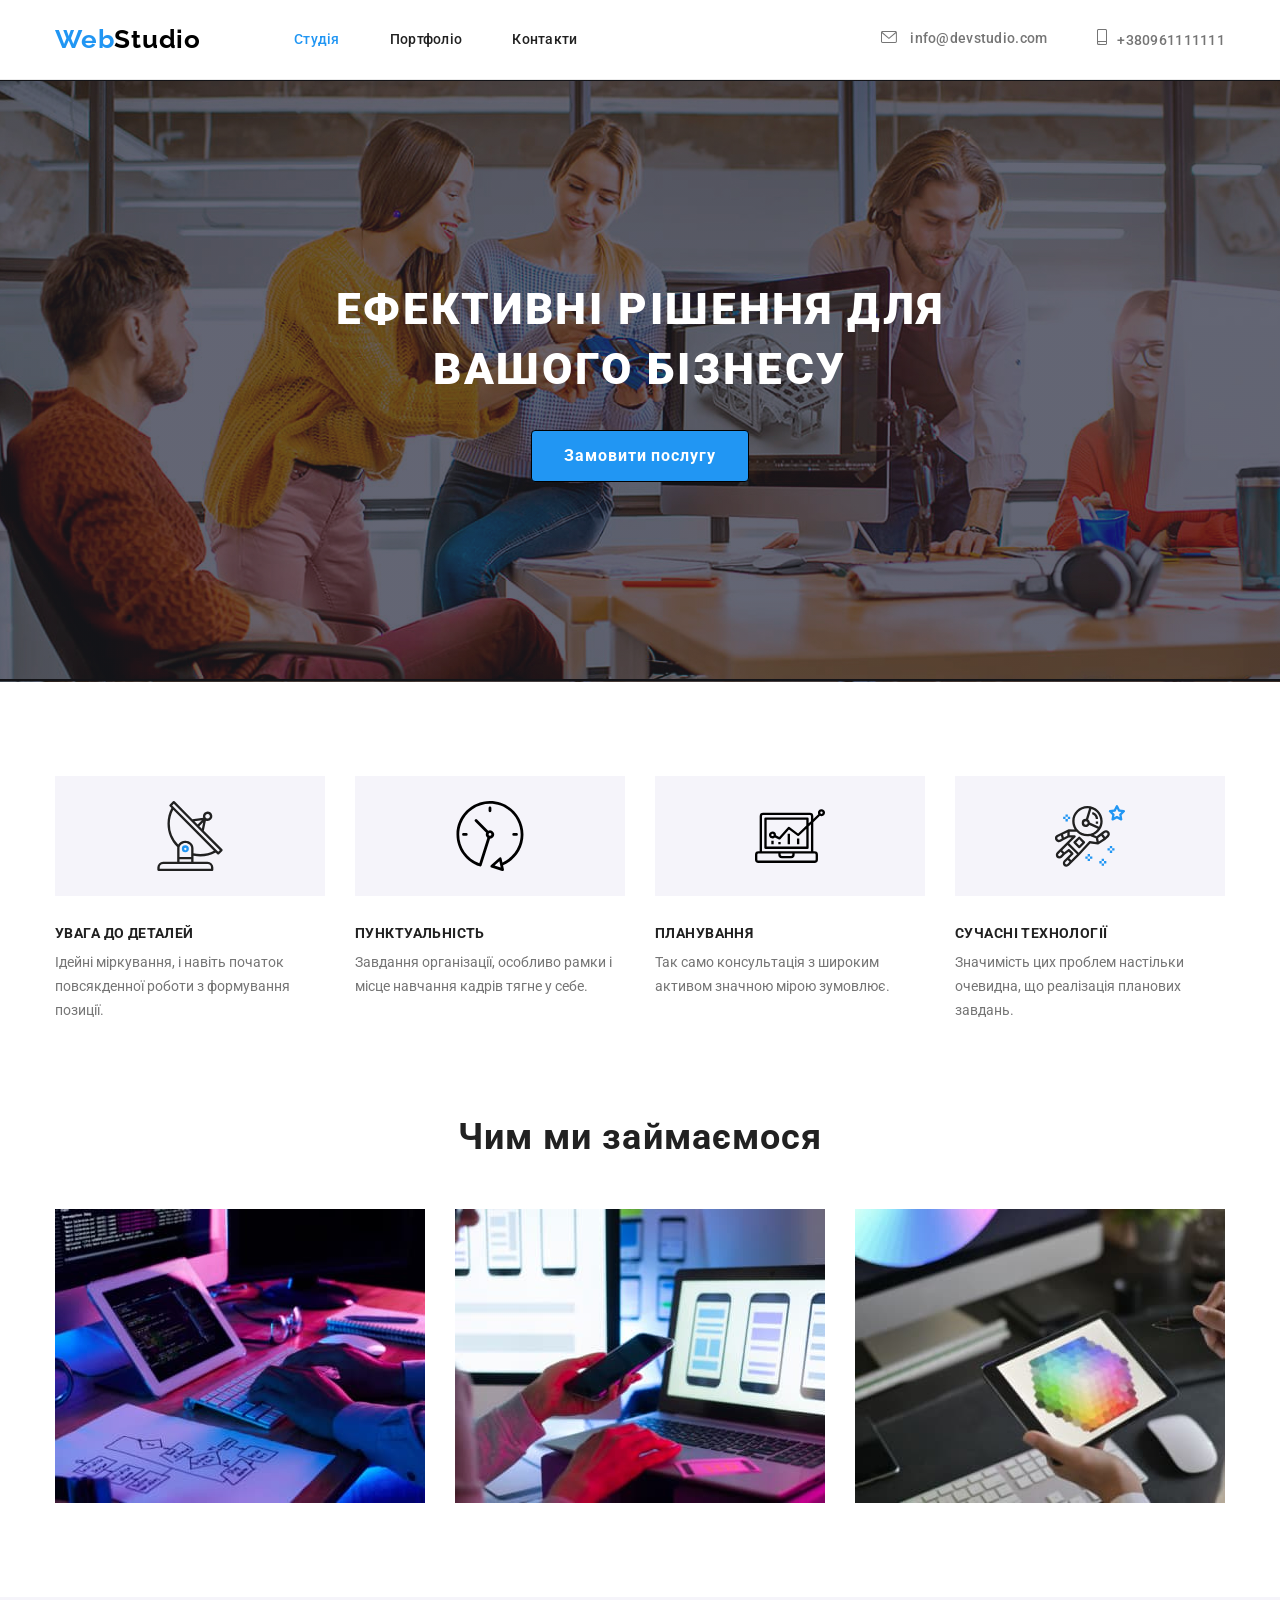
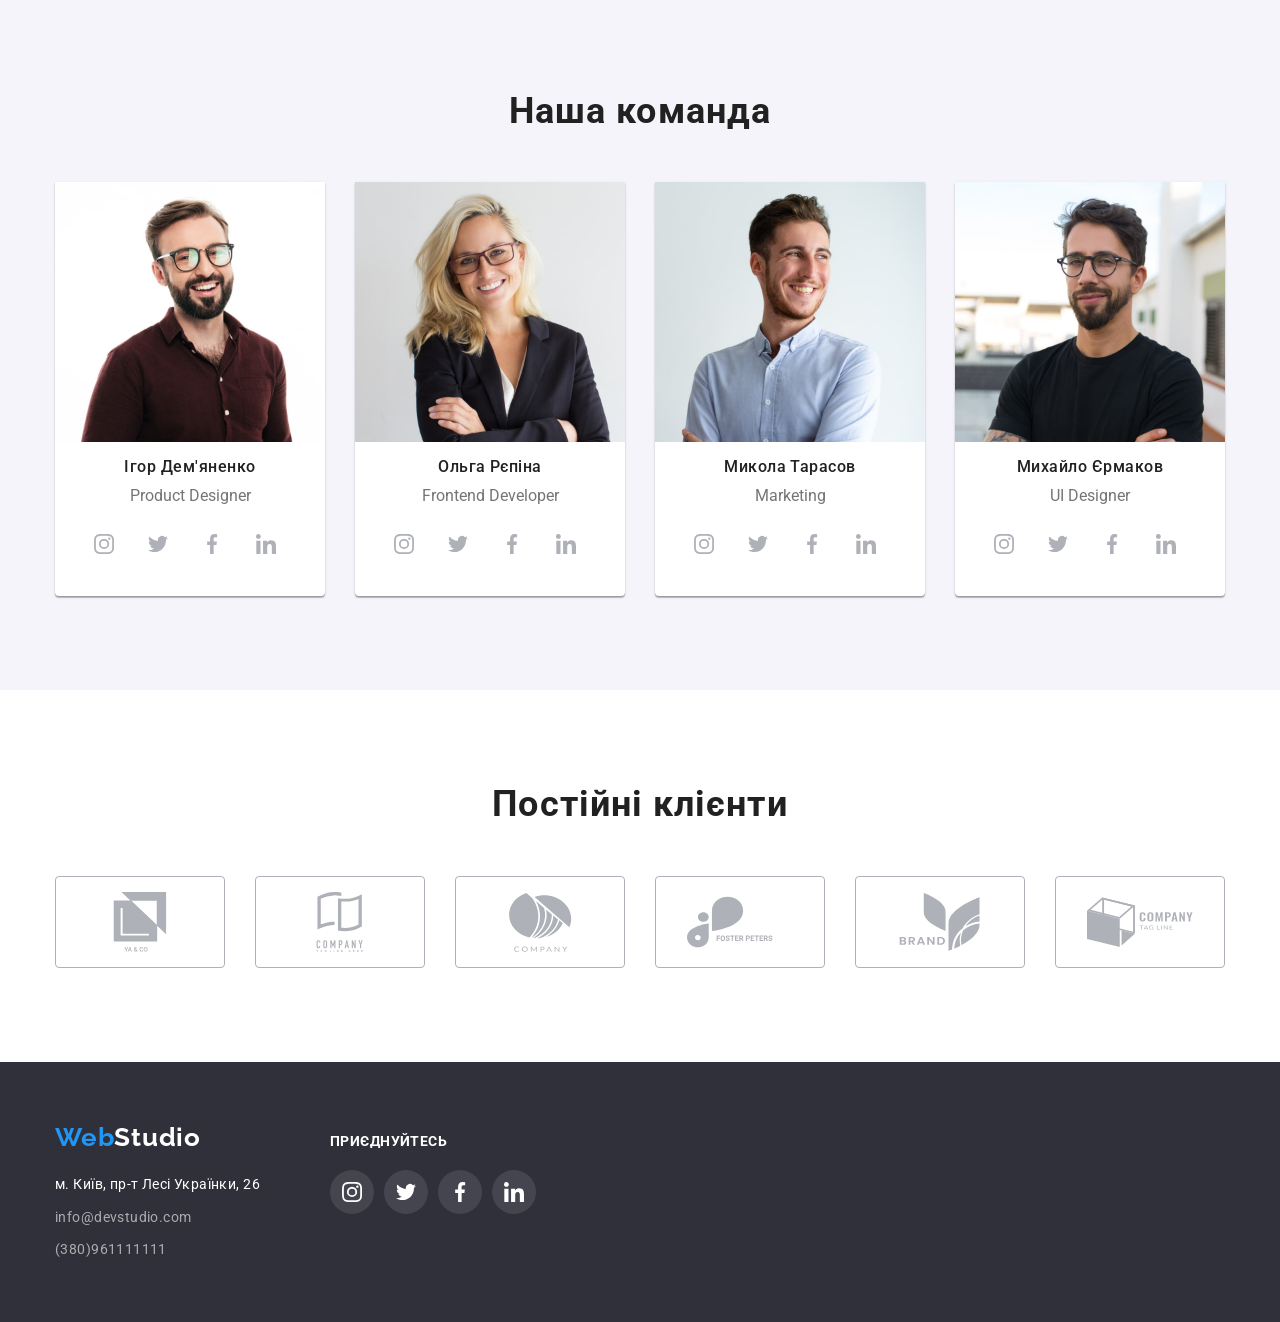
==== commit d35ee109: "refresh" ====
--- a/index.html
+++ b/index.html
@@ -13,7 +13,8 @@
  </head>
 <body>
   <header>
-        <div class="conteiner header-conteiner">
+      <div class="conteiner">
+        <div class="header-conteiner">
             <div class="logo-conteiner">
               <a class="logo" href="./index.html">Web<span class="icon">Studio</span></a>
             </div>
@@ -39,6 +40,7 @@
               </li>
             </ul>
           </div>
+      </div>    
     </header>
   <main>
       <!--Section 1-->
@@ -140,8 +142,9 @@
               </h2>
           <ul class="team-box">
                       <li class="about-list">
-                            <img src="./images/Ihor.jpg" alt="Ihor"  width="270">
-                              <h3 class="team-list">
+                          <img src="./images/Ihor.jpg" alt="Ihor"  width="270">
+                          <div class="title-box">
+                                 <h3 class="team-list">
                                 Ігор Дем'яненко
                               </h3>
                             <p class="about-team">Product Designer</p>
@@ -175,16 +178,18 @@
                                 </a>
                               </li>
                           </ul>
+                          </div>
                       </li>
                       <li class="about-list">
                         <img src="./images/Olga.jpg" alt="Olga"  width="270">
-                        <h3 class="team-list">
-                          Ольга Рєпіна
-                          </h3>
-                          <p class="about-team">
-                          Frontend Developer
-                        </p>
-                        <ul class="team-undercard">
+                        <div class="title-box">
+                            <h3 class="team-list">
+                             Ольга Рєпіна
+                            </h3>
+                            <p class="about-team">
+                             Frontend Developer
+                            </p>
+                          <ul class="team-undercard">
                               <li class="icon-second">
                                 <a href="https://www.instagram.com/"  rel="noopener noreferrer nofollow" class="link-icon">
                                   <svg class="icon-team" width="20" height="20">
@@ -214,84 +219,89 @@
                                 </a>
                               </li>
                           </ul>
+                        </div>
                       </li>
                       <li class="about-list">
                         <img src="./images/Mukola.jpg" alt="Mukola"  width="270">
-                            <h3 class="team-list">
-                              Микола Тарасов
-                            </h3>
+                        <div class="title-box">
+                          <h3 class="team-list">
+                          Микола Тарасов
+                        </h3>
                         <p class="about-team">
                           Marketing
                         </p>
                         <ul class="team-undercard">
-                              <li class="icon-second">
-                                <a href="https://www.instagram.com/"  rel="noopener noreferrer nofollow" class="link-icon">
-                                  <svg class="icon-team" width="20" height="20">
-                                    <use href="./images/icon.svg#icon-instagram"></use>
-                                  </svg>
-                                </a>
-                              </li>
-                              <li class="icon-second">
-                                <a href="https://twitter.com/" rel="noopener noreferrer nofollow" class="link-icon">
-                                   <svg class="icon-team" width="20" height="20">
-                                    <use href="./images/icon.svg#icon-twitter"></use>
-                                   </svg>
-                                </a>
-                              </li>
-                              <li class="icon-second">
-                                <a href="https://facebook.com" rel="noopener noreferrer nofollow" class="link-icon">
-                                  <svg class="icon-team"  width="20" height="20">
-                                    <use href="./images/icon.svg#icon-facebook"></use>
-                                  </svg>
-                                </a>
-                              </li>
-                              <li class="icon-second">
-                                <a href="" rel="noopener noreferrer nofollow" class="link-icon">
-                                  <svg class="icon-team" width="20" height="20">
-                                    <use href="./images/icon.svg#icon-linkedin"></use>
-                                  </svg>
-                                </a>
-                              </li>
-                          </ul>
+                            <li class="icon-second">
+                              <a href="https://www.instagram.com/"  rel="noopener noreferrer nofollow" class="link-icon">
+                                <svg class="icon-team" width="20" height="20">
+                                  <use href="./images/icon.svg#icon-instagram"></use>
+                                </svg>
+                              </a>
+                            </li>
+                            <li class="icon-second">
+                              <a href="https://twitter.com/" rel="noopener noreferrer nofollow" class="link-icon">
+                                  <svg class="icon-team" width="20" height="20">
+                                  <use href="./images/icon.svg#icon-twitter"></use>
+                                  </svg>
+                              </a>
+                            </li>
+                            <li class="icon-second">
+                              <a href="https://facebook.com" rel="noopener noreferrer nofollow" class="link-icon">
+                                <svg class="icon-team"  width="20" height="20">
+                                  <use href="./images/icon.svg#icon-facebook"></use>
+                                </svg>
+                              </a>
+                            </li>
+                            <li class="icon-second">
+                              <a href="" rel="noopener noreferrer nofollow" class="link-icon">
+                                <svg class="icon-team" width="20" height="20">
+                                  <use href="./images/icon.svg#icon-linkedin"></use>
+                                </svg>
+                              </a>
+                            </li>
+                        </ul>
+                        </div>
                       </li>
                     <li class="about-list">
                         <img src="./images/Mykhailo.jpg" alt="Mykhailo"  width="270">
-                        <h3 class="team-list">
+                        <div class="title-box">
+                           <h3 class="team-list">
                           Михайло Єрмаков
                         </h3>
                         <p class="about-team">
                           UI Designer
                         </p>
                         <ul class="team-undercard">
-                              <li class="icon-second">
-                                <a href="https://www.instagram.com/"  rel="noopener noreferrer nofollow" class="link-icon">
-                                  <svg class="icon-team" width="20" height="20">
-                                    <use href="./images/icon.svg#icon-instagram"></use>
-                                  </svg>
-                                </a>
-                              </li>
-                              <li class="icon-second">
-                                <a href="https://twitter.com/" rel="noopener noreferrer nofollow" class="link-icon">
-                                   <svg class="icon-team" width="20" height="20">
-                                    <use href="./images/icon.svg#icon-twitter"></use>
-                                   </svg>
-                                </a>
-                              </li>
-                              <li class="icon-second">
-                                <a href="https://facebook.com" rel="noopener noreferrer nofollow" class="link-icon">
-                                  <svg class="icon-team"  width="20" height="20">
-                                    <use href="./images/icon.svg#icon-facebook"></use>
-                                  </svg>
-                                </a>
-                              </li>
-                              <li class="icon-second">
-                                <a href="" rel="noopener noreferrer nofollow" class="link-icon">
-                                  <svg class="icon-team" width="20" height="20">
-                                    <use href="./images/icon.svg#icon-linkedin"></use>
-                                  </svg>
-                                </a>
-                              </li>
-                          </ul>
+                            <li class="icon-second">
+                              <a href="https://www.instagram.com/"  rel="noopener noreferrer nofollow" class="link-icon">
+                                <svg class="icon-team" width="20" height="20">
+                                  <use href="./images/icon.svg#icon-instagram"></use>
+                                </svg>
+                              </a>
+                            </li>
+                            <li class="icon-second">
+                              <a href="https://twitter.com/" rel="noopener noreferrer nofollow" class="link-icon">
+                                  <svg class="icon-team" width="20" height="20">
+                                  <use href="./images/icon.svg#icon-twitter"></use>
+                                  </svg>
+                              </a>
+                            </li>
+                            <li class="icon-second">
+                              <a href="https://facebook.com" rel="noopener noreferrer nofollow" class="link-icon">
+                                <svg class="icon-team"  width="20" height="20">
+                                  <use href="./images/icon.svg#icon-facebook"></use>
+                                </svg>
+                              </a>
+                            </li>
+                            <li class="icon-second">
+                              <a href="" rel="noopener noreferrer nofollow" class="link-icon">
+                                <svg class="icon-team" width="20" height="20">
+                                  <use href="./images/icon.svg#icon-linkedin"></use>
+                                </svg>
+                              </a>
+                            </li>
+                        </ul>
+                        </div>
                    </li>
                </ul>
           </div>
--- a/css/style.css
+++ b/css/style.css
@@ -100,11 +100,6 @@
 } 
 
 /* site nav */
-
-
-
-
-
 .link{    
 color: inherit;
 font-weight: 500;
@@ -116,8 +111,10 @@
 }
 
 .link:hover{
-  background-color: currentColor;
 color:var(--accent-color);
+}
+.link:focus{
+  color: var(--accent-color);
 }
 
 
@@ -184,6 +181,9 @@
 .list:hover { 
 color: var(--accent-color);
 } 
+.list:focus{
+  color: var(--accent-color);
+}
 
 
 /* Main */
@@ -200,8 +200,6 @@
   ),
   url("../images/hero.jpg");
   background-color: #2F303A66;
-  
- 
 }
 
 .title {
@@ -265,7 +263,7 @@
 }
 
 .section{
-  display:flex;
+display:flex;
 padding: 94px 0px 0px;
 
 }
@@ -305,7 +303,6 @@
 }
 .img-projects:hover{
 display: block;
-border: 1px solid #EEEEEE;
 box-shadow: 0px 1px 1px rgba(0, 0, 0, 0.12), 0px 4px 4px rgba(0, 0, 0, 0.06), 1px 4px 6px rgba(0, 0, 0, 0.16);
 }
 
@@ -326,15 +323,15 @@
   
 }
 .about-list {
-  display: inline-block;
-  text-align: center;
-  margin-right: 30px;
-  background-color: var(--primary-bg-color);
-  box-shadow: 0px 1px 3px rgba(0, 0, 0, 0.12), 0px 1px 1px rgba(0, 0, 0, 0.14), 0px 2px 1px rgba(0, 0, 0, 0.2);
-    border-radius: 0px 0px 4px 4px; ;
-
-}
-.about-list :last-child{
+display: inline-block;
+text-align: center;
+margin-right: 30px;
+background-color: var(--primary-bg-color);
+box-shadow: 0px 1px 3px rgba(0, 0, 0, 0.12), 0px 1px 1px rgba(0, 0, 0, 0.14), 0px 2px 1px rgba(0, 0, 0, 0.2);
+border-radius: 0px 0px 4px 4px; ;
+
+}
+.about-list:last-child{
 margin-right: 0px;
 }
 .title-clients{
@@ -344,7 +341,7 @@
   text-align: center;
   letter-spacing: 0.03em;
   text-align: center;
-  padding-bottom: 50px;
+  margin-bottom: 50px;
 }
 
 
@@ -371,14 +368,18 @@
 border: none;
 }
 
-.button:hover, :focus{
+.button:hover{
 box-shadow: 0px 3px 1px rgba(0, 0, 0, 0.1), 0px 1px 2px rgba(0, 0, 0, 0.08), 0px 2px 2px rgba(0, 0, 0, 0.12);
-    border-radius: 4px;
+border-radius: 4px;
 color: var(--primary-bg-color);
 background-color:var(--active-btm-color)
 
 }
-
+.button:focus{
+background-color:var(--accent-color);
+color: var(--primary-bg-color)
+
+}
 
 
 .button-primary{
@@ -449,20 +450,16 @@
 .about-team{
   text-decoration: none;
 font-size: 16px;
-padding-bottom: 16px;
+margin-bottom: 16px;
 line-height:1.18; 
 color:var(--title-text-color);
 
 
 }
 .team-undercard {
-  display: flex;
-  align-items: center;
-  justify-content: center;
-  
-  padding-bottom: 30px;
-
- 
+display: flex;
+align-items: center;
+justify-content: center;
 }
 
 .box-list:not(:last-child){
@@ -483,9 +480,11 @@
 line-height: 1.18;
 letter-spacing: 0.03em;
 color:var(--primary-text-color);
-margin: 10px;
-}
-
+margin-bottom: 10px;
+}
+.title-box{
+padding: 16px 0 30px;
+}
 /* Secondary text */
 
 .secondary-text{
@@ -521,9 +520,14 @@
   border-radius: 50%; 
   
 }
-.join-link:hover, :focus{
+.join-link:hover{
 background-color: var(--accent-color);
 box-shadow: 0px 4px 4px rgba(0, 0, 0, 0.25);
+}
+.join-link:focus{
+  color: var(--primary-bg-color);
+  background-color: var(--accent-color);
+  box-shadow: 0px 4px 4px rgba(0, 0, 0, 0.25);
 }
 .icon-join{
   width: 20px;
@@ -585,6 +589,12 @@
 text-decoration: none;
 color: var(--primary-bg-color);
 }
+.address-map:hover{
+  color: var(--accent-color);
+}
+.address-map:focus{
+  color: var(--accent-color);
+}
 /* Icon */
 .feature-icon {
   display: flex;
@@ -633,11 +643,16 @@
   }
   
 
-.box-client:hover, :focus{
+.box-client:hover{
 color: var(--accent-color);
 border: 1px solid var(--accent-color);
-
-}
+filter: drop-shadow(0px 4px 4px rgba(0, 0, 0, 0.25));
+}
+.box-client:focus{
+  color: var(--accent-color);
+  filter: drop-shadow(0px 4px 4px rgba(0, 0, 0, 0.25));
+ }
+
 
 .link-icon{
   display: flex;
@@ -647,12 +662,23 @@
   height: 44px;
   border-radius: 50%;
   color: var(--border-second-color);
+  
 
 } 
+.link-icon{
+ margin-right: 10px;
+}
+
 .link-icon:hover{
 color: var(--primary-bg-color);
 background-color: var(--accent-color);
-
+box-shadow: 0px 4px 4px rgba(0, 0, 0, 0.25);
+
+}
+.link-icon:focus{
+ color: var(--primary-bg-color);
+ background-color: var(--accent-color);
+box-shadow: 0px 4px 4px rgba(0, 0, 0, 0.25);
 }
 .icon-team{
  fill: currentColor;
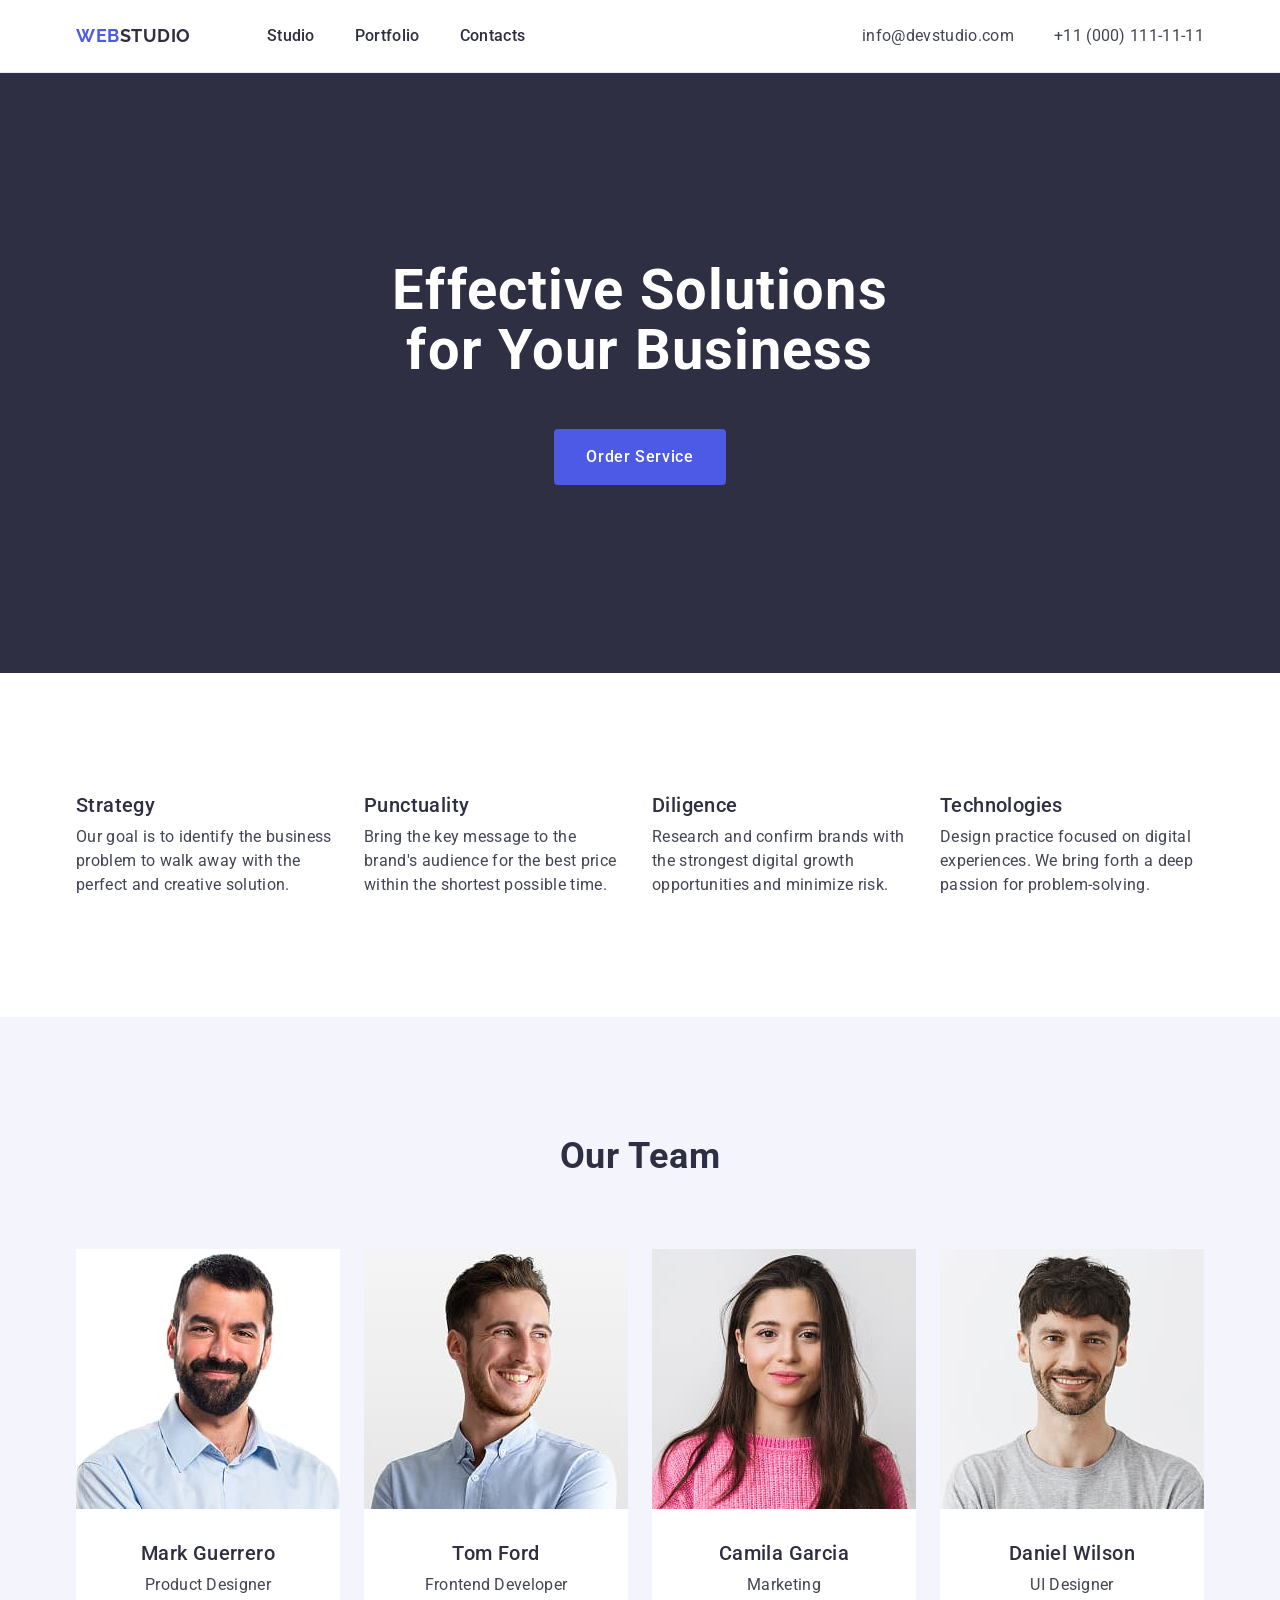
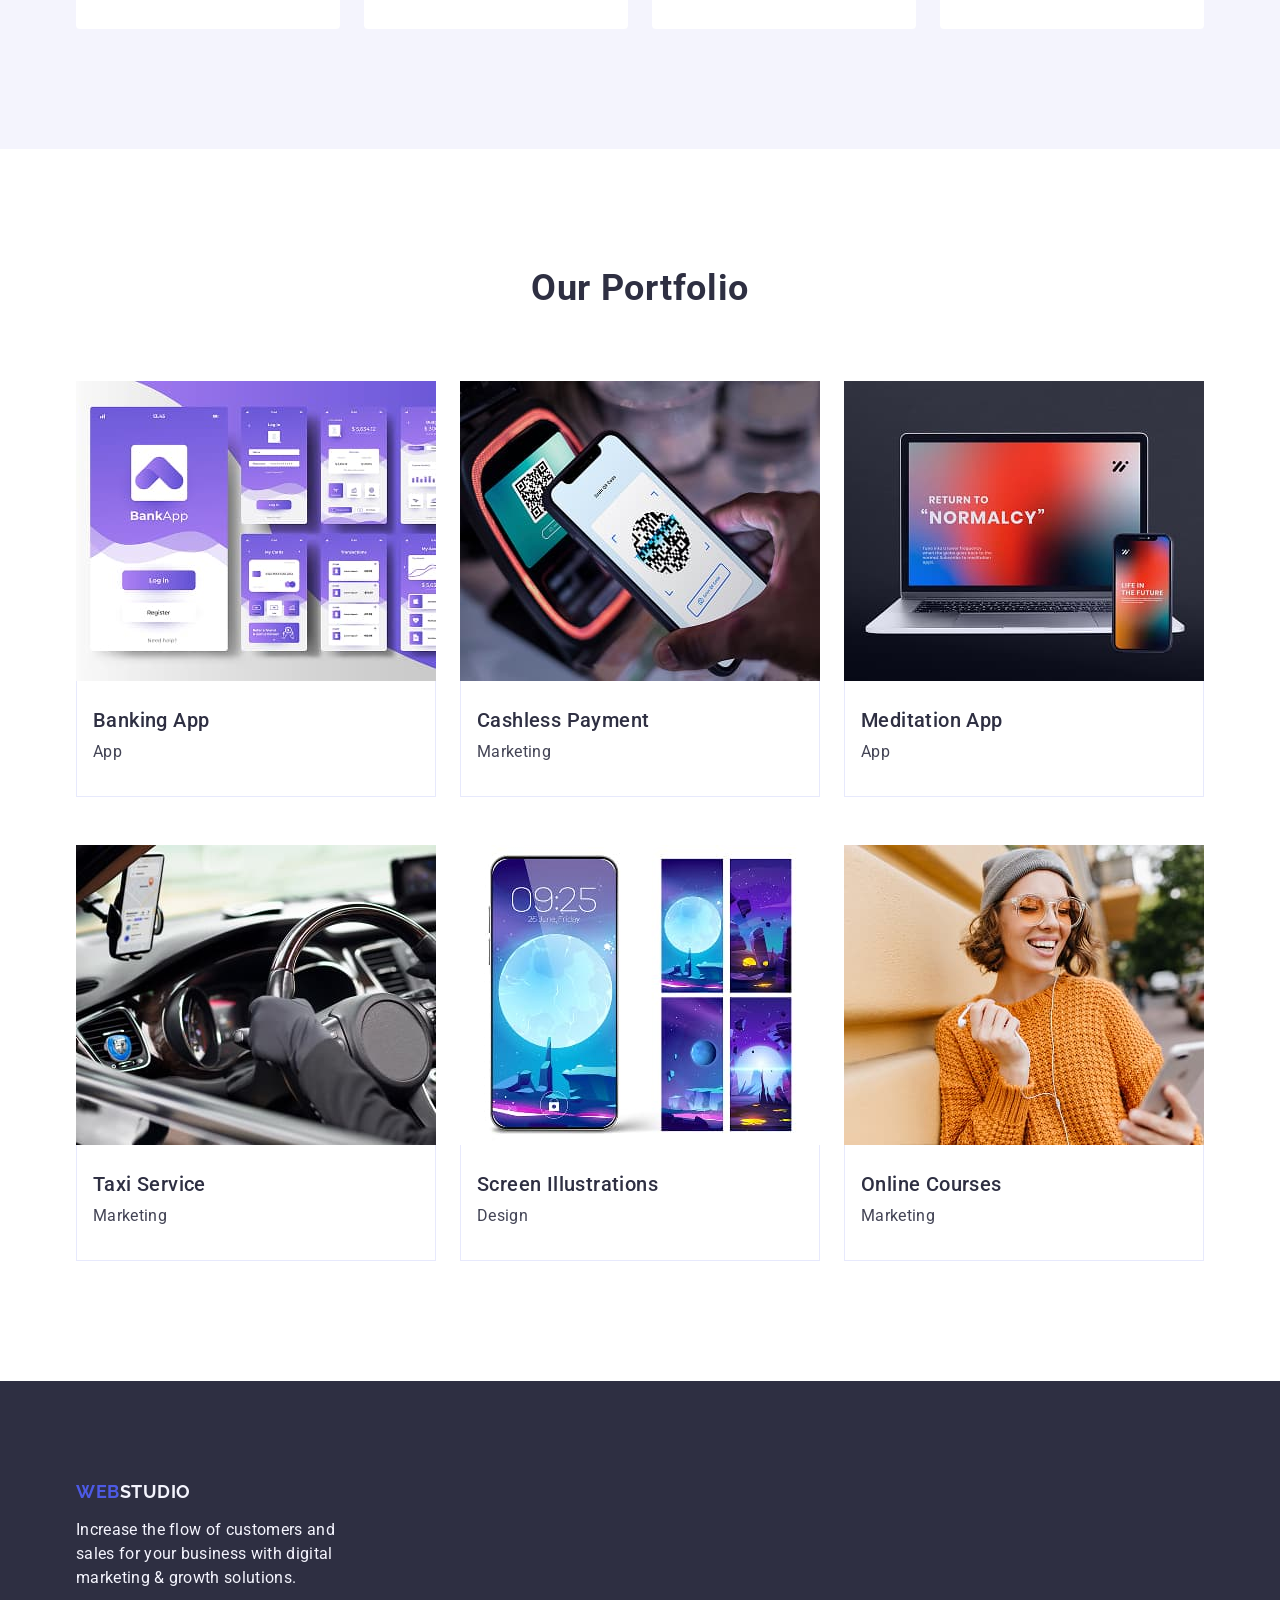
==== commit 130bd7a0: "copy repository" ====
--- a/index.html
+++ b/index.html
@@ -1,410 +1,210 @@
 <!DOCTYPE html>
-<html lang="uk">
-<head>
-  <meta charset="UTF-8">
-  <meta http-equiv="X-UA-Compatible" content="IE=edge">
-  <meta name="viewport" content="width=device-width, initial-scale=1.0">
-  <title>Document</title>
-  <link rel="stylesheet" href="https://cdnjs.cloudflare.com/ajax/libs/modern-normalize/1.1.0/modern-normalize.min.css" integrity="sha512-wpPYUAdjBVSE4KJnH1VR1HeZfpl1ub8YT/NKx4PuQ5NmX2tKuGu6U/JRp5y+Y8XG2tV+wKQpNHVUX03MfMFn9Q==" crossorigin="anonymous" referrerpolicy="no-referrer">
-  <link href="https://fonts.googleapis.com/css2?family=Raleway:wght@700&family=Roboto:wght@400;500;700;900&display=swap" rel="stylesheet">
-  <link rel="stylesheet" href="css/style.css">
-  <link rel="preconnect" href="https://fonts.googleapis.com">
-  <link rel="preconnect" href="https://fonts.gstatic.com" crossorigin>
- </head>
-<body>
-  <header>
-      <div class="conteiner">
-        <div class="header-conteiner">
-            <div class="logo-conteiner">
-              <a class="logo" href="./index.html">Web<span class="icon">Studio</span></a>
-            </div>
-            <nav>
-              <ul class="site-nav">
-                <li class="item"><a href="./index.html" class="link-blue">Студія</a></li>
-                <li class="item"><a href="./portfolio.html" class="link">Портфоліо</a></li>
-                <li class="item"><a href="./index.html" class="link">Контакти</a></li>
-              </ul>
-            </nav> 
-            <ul class="contacts">
-              <li class="item">
-                <a class="list" href="malto:info@devstudio.com">
-                   <svg class="icon-contacts" width="16px" height="12px">
-                    <use href="./images/icon.svg#icon-envelope"></use>
-                  </svg> info@devstudio.com</a>
-              </li>
-              <li class="item">
-                <a class="list" href="tel:+380961111111">
-                  <svg class="icon-contacts" width="10px" height="16px">
-                    <use href="./images/icon.svg#icon-smartphone"></use>
-                  </svg>+380961111111</a>
-              </li>
-            </ul>
-          </div>
-      </div>    
+<html lang="en">
+  <head>
+    <meta charset="UTF-8" />
+    <meta name="viewport" content="width=device-width, initial-scale=1.0" />
+    <title>Document</title>
+    <link rel="preconnect" href="https://fonts.googleapis.com" />
+    <link rel="preconnect" href="https://fonts.gstatic.com" crossorigin />
+    <link
+      href="https://fonts.googleapis.com/css2?family=Raleway:ital,wght@0,700;1,700&family=Roboto:ital,wght@0,100..900;1,100..900&display=swap"
+      rel="stylesheet"
+    />
+    <link
+      rel="stylesheet"
+      href="https://cdnjs.cloudflare.com/ajax/libs/modern-normalize/3.0.1/modern-normalize.min.css"
+      integrity="sha512-q6WgHqiHlKyOqslT/lgBgodhd03Wp4BEqKeW6nNtlOY4quzyG3VoQKFrieaCeSnuVseNKRGpGeDU3qPmabCANg=="
+      crossorigin="anonymous"
+      referrerpolicy="no-referrer"
+    />
+    <link rel="stylesheet" href="./css/styles.css" />
+  </head>
+  <body>
+    <header class="header">
+      <div class="container flex-container">
+        <nav class="header-nav">
+          <a class="navigation-logo" href="./index.html"
+            >Web<span class="navigation-logo-header">Studio</span></a
+          >
+          <ul class="header-navigation-list">
+            <li><a href="./index.html" class="header-nav-btn">Studio</a></li>
+            <li><a href="" class="header-nav-btn">Portfolio</a></li>
+            <li><a href="" class="header-nav-btn">Contacts</a></li>
+          </ul>
+        </nav>
+        <address class="address">
+          <ul class="address-list">
+            <li>
+              <a href="mailto:info@devstudio.com" class="address-nav"
+                >info@devstudio.com</a
+              >
+            </li>
+            <li>
+              <a href="tel:+110001111111" class="address-nav"
+                >+11 (000) 111-11-11</a
+              >
+            </li>
+          </ul>
+        </address>
+      </div>
     </header>
-  <main>
-      <!--Section 1-->
-        <section class="main-section">
-          <div class="conteiner">
-            <h1 class="title">
-            Ефективні рішення для вашого бізнесу
-          </h1>
-          <button type="button" class="button-primary">
-            Замовити послугу
-          </button>
-          </div>
-        </section>
-      <!--Наші переваги-->  
+    <main>
+      <!-- Section Hero -->
+      <section class="section hero-banner">
+        <div class="container">
+          <h1 class="hero-title">Effective Solutions for Your Business</h1>
+          <button type="button" class="hero-button">Order Service</button>
+        </div>
+      </section>
+      <!-- Section feature -->
       <section class="section">
-       <div class="conteiner">
-         <div class="section-box">
-           <ul class="second-conteiner">
-              <li class="section-conteiner">
-                    <div class="feature-icon">
-                      <svg class="icon-inside" >
-                        <use href="./images/icon.svg#icon-antenna"></use>
-                      </svg>
-                    </div>
-                  <h3 class="section-title">
-                    Увага до деталей
-                  </h3>
-                  <p class="secondary-text">
-                    Ідейні міркування, і навіть початок повсякденної роботи з формування позиції.
-                  </p>
-              </li>
-              <li class="section-conteiner">
-                    <div class="feature-icon">
-                      <svg class="icon-inside"  >
-                        <use href="./images/icon.svg#icon-clock"></use>
-                      </svg>
-                    </div>
-                    <h3 class="section-title">
-                      Пунктуальність
-                    </h3>
-                    <p class="secondary-text">
-                      Завдання організації, особливо рамки і місце навчання кадрів тягне у себе.
-                    </p>
-                </li>   
-                <li class="section-conteiner">
-                  <div class="feature-icon">
-                      <svg class="icon-inside"  >
-                        <use href="./images/icon.svg#icon-diagram"></use>
-                      </svg>
-                    </div>
-                <h3 class="section-title">
-                  Планування
-                </h3>
-                <p class="secondary-text">
-                  Так само консультація з широким активом значною мірою зумовлює.
-                </p>
-              </li>
-              <li class="section-conteiner">
-                <div class="feature-icon">
-                      <svg class="icon-inside"  >
-                        <use href="./images/icon.svg#icon-astronaut"></use>
-                      </svg>
-                    </div>
-                <h3 class="section-title">
-                  Сучасні технології
-                </h3> 
-                <p class="secondary-text">
-                  Значимість цих проблем настільки очевидна, що реалізація планових завдань.
-                </p>
-              </li>
-             </ul>     
-          </div>
-        </div>
-            </section>
-          <!--Чим ми займаємось-->  
-          <section class="section">
-            <div class="conteiner">
-              <div class="section-about">
-                <h2 class="main-about">Чим ми займаємося</h2>
-                <ul class="img-list">
-                        <li class="lists"> 
-                          <img src="./images/img.jpg" alt="Верстальник, створює сайт" width="370">
-                        </li>
-                        <li class="lists">
-                          <img src="./images/box_2.jpg" alt="Тестувальник, перевіряє справність  програм на смартфоні" width="370">
-                        </li>
-                        <li class="lists">
-                          <img src="./images/box_3.jpg" alt="Веб. дизайнер, задає зовнішній вигляд  сайту  " width="370">
-                        </li>
-                    </ul>
-                </div>
-            </div>  
-          </section>
-      <!--Наша команда-->
-        <section class="section-company">
-          <div class="conteiner">
-            <h2 class="main-about">
-                 Наша команда
-              </h2>
-          <ul class="team-box">
-                      <li class="about-list">
-                          <img src="./images/Ihor.jpg" alt="Ihor"  width="270">
-                          <div class="title-box">
-                                 <h3 class="team-list">
-                                Ігор Дем'яненко
-                              </h3>
-                            <p class="about-team">Product Designer</p>
-                              <ul class="team-undercard">
-                              <li class="icon-second">
-                                <a href="https://www.instagram.com/"  rel="noopener noreferrer nofollow" class="link-icon">
-                                  <svg class="icon-team" width="20" height="20">
-                                    <use href="./images/icon.svg#icon-instagram"></use>
-                                  </svg>
-                                </a>
-                              </li>
-                              <li class="icon-second">
-                                <a href="https://twitter.com/" rel="noopener noreferrer nofollow" class="link-icon">
-                                   <svg class="icon-team" width="20" height="20">
-                                    <use href="./images/icon.svg#icon-twitter"></use>
-                                   </svg>
-                                </a>
-                              </li>
-                              <li class="icon-second">
-                                <a href="https://facebook.com" rel="noopener noreferrer nofollow" class="link-icon">
-                                  <svg class="icon-team"  width="20" height="20">
-                                    <use href="./images/icon.svg#icon-facebook"></use>
-                                  </svg>
-                                </a>
-                              </li>
-                              <li class="icon-second">
-                                <a href="" rel="noopener noreferrer nofollow" class="link-icon">
-                                  <svg class="icon-team" width="20" height="20">
-                                    <use href="./images/icon.svg#icon-linkedin"></use>
-                                  </svg>
-                                </a>
-                              </li>
-                          </ul>
-                          </div>
-                      </li>
-                      <li class="about-list">
-                        <img src="./images/Olga.jpg" alt="Olga"  width="270">
-                        <div class="title-box">
-                            <h3 class="team-list">
-                             Ольга Рєпіна
-                            </h3>
-                            <p class="about-team">
-                             Frontend Developer
-                            </p>
-                          <ul class="team-undercard">
-                              <li class="icon-second">
-                                <a href="https://www.instagram.com/"  rel="noopener noreferrer nofollow" class="link-icon">
-                                  <svg class="icon-team" width="20" height="20">
-                                    <use href="./images/icon.svg#icon-instagram"></use>
-                                  </svg>
-                                </a>
-                              </li>
-                              <li class="icon-second">
-                                <a href="https://twitter.com/" rel="noopener noreferrer nofollow" class="link-icon">
-                                   <svg class="icon-team" width="20" height="20">
-                                    <use href="./images/icon.svg#icon-twitter"></use>
-                                   </svg>
-                                </a>
-                              </li>
-                              <li class="icon-second">
-                                <a href="https://facebook.com" rel="noopener noreferrer nofollow" class="link-icon">
-                                  <svg class="icon-team"  width="20" height="20">
-                                    <use href="./images/icon.svg#icon-facebook"></use>
-                                  </svg>
-                                </a>
-                              </li>
-                              <li class="icon-second">
-                                <a href="" rel="noopener noreferrer nofollow" class="link-icon">
-                                  <svg class="icon-team" width="20" height="20">
-                                    <use href="./images/icon.svg#icon-linkedin"></use>
-                                  </svg>
-                                </a>
-                              </li>
-                          </ul>
-                        </div>
-                      </li>
-                      <li class="about-list">
-                        <img src="./images/Mukola.jpg" alt="Mukola"  width="270">
-                        <div class="title-box">
-                          <h3 class="team-list">
-                          Микола Тарасов
-                        </h3>
-                        <p class="about-team">
-                          Marketing
-                        </p>
-                        <ul class="team-undercard">
-                            <li class="icon-second">
-                              <a href="https://www.instagram.com/"  rel="noopener noreferrer nofollow" class="link-icon">
-                                <svg class="icon-team" width="20" height="20">
-                                  <use href="./images/icon.svg#icon-instagram"></use>
-                                </svg>
-                              </a>
-                            </li>
-                            <li class="icon-second">
-                              <a href="https://twitter.com/" rel="noopener noreferrer nofollow" class="link-icon">
-                                  <svg class="icon-team" width="20" height="20">
-                                  <use href="./images/icon.svg#icon-twitter"></use>
-                                  </svg>
-                              </a>
-                            </li>
-                            <li class="icon-second">
-                              <a href="https://facebook.com" rel="noopener noreferrer nofollow" class="link-icon">
-                                <svg class="icon-team"  width="20" height="20">
-                                  <use href="./images/icon.svg#icon-facebook"></use>
-                                </svg>
-                              </a>
-                            </li>
-                            <li class="icon-second">
-                              <a href="" rel="noopener noreferrer nofollow" class="link-icon">
-                                <svg class="icon-team" width="20" height="20">
-                                  <use href="./images/icon.svg#icon-linkedin"></use>
-                                </svg>
-                              </a>
-                            </li>
-                        </ul>
-                        </div>
-                      </li>
-                    <li class="about-list">
-                        <img src="./images/Mykhailo.jpg" alt="Mykhailo"  width="270">
-                        <div class="title-box">
-                           <h3 class="team-list">
-                          Михайло Єрмаков
-                        </h3>
-                        <p class="about-team">
-                          UI Designer
-                        </p>
-                        <ul class="team-undercard">
-                            <li class="icon-second">
-                              <a href="https://www.instagram.com/"  rel="noopener noreferrer nofollow" class="link-icon">
-                                <svg class="icon-team" width="20" height="20">
-                                  <use href="./images/icon.svg#icon-instagram"></use>
-                                </svg>
-                              </a>
-                            </li>
-                            <li class="icon-second">
-                              <a href="https://twitter.com/" rel="noopener noreferrer nofollow" class="link-icon">
-                                  <svg class="icon-team" width="20" height="20">
-                                  <use href="./images/icon.svg#icon-twitter"></use>
-                                  </svg>
-                              </a>
-                            </li>
-                            <li class="icon-second">
-                              <a href="https://facebook.com" rel="noopener noreferrer nofollow" class="link-icon">
-                                <svg class="icon-team"  width="20" height="20">
-                                  <use href="./images/icon.svg#icon-facebook"></use>
-                                </svg>
-                              </a>
-                            </li>
-                            <li class="icon-second">
-                              <a href="" rel="noopener noreferrer nofollow" class="link-icon">
-                                <svg class="icon-team" width="20" height="20">
-                                  <use href="./images/icon.svg#icon-linkedin"></use>
-                                </svg>
-                              </a>
-                            </li>
-                        </ul>
-                        </div>
-                   </li>
-               </ul>
-          </div>
-        </section>
-      <!--Постійні клієнти -->
-      <section class="section-clients">
-        <div class="conteiner">
-          <h2 class="title-clients"> Постійні клієнти</h2>
-            <ul class="clients-list">
-              <li class="client-item" >
-                <a href="#" class="box-client">
-                  <svg class="client-icon" width="106px" height="60px">
-                    <use href="./images/icon.svg#icon-yaco"></use>
-                  </svg>
-                </a>
-               </li>
-              <li  class="client-item">
-                  <a href="#" class="box-client">
-                    <svg class="client-icon" width="106px" height="60px">
-                      <use href="./images/icon.svg#icon-tag-hare"></use>
-                    </svg>
-                  </a>
-              </li>
-              <li class="client-item">
-                 <a href="#" class="box-client">
-                    <svg class="client-icon" width="106px" height="60px">
-                      <use href="./images/icon.svg#icon-company"></use>
-                    </svg>
-                 </a>
-              </li>
-              <li class="client-item">
-                <a href="#" class="box-client">
-                  <svg class="client-icon" width="106px" height="60px">
-                    <use href="./images/icon.svg#icon-foster"></use>
-                  </svg>
-                </a>
-              </li>
-              <li class="client-item">
-                 <a href="#" class="box-client">
-                   <svg class="client-icon" width="106px" height="60px">
-                     <use href="./images/icon.svg#icon-brand"></use>
-                   </svg>
-                 </a>
-              </li>
-              <li class="client-item">
-                <a href="#" class="box-client">
-                  <svg class="client-icon" width="106px" height="60px">
-                    <use href="./images/icon.svg#icon-tag-end"></use>
-                  </svg>
-                </a>
-              </li>
-            </ul>
-        </div>
-      </section>
-     </main>
-        <footer class="footer-section">
-           <div class="conteiner">
-            <div class="address-box">
-                <address>
-                    <a class="footer-logo" href="./index.html">Web<span class="footer-icon">Studio</span></a>
-                  <div class="logo-box">
-                      <ul class="footer-text">
-                        <li class="footer-list"><a class="address-map" href="https://goo.gl/maps/CPtrU1FHBa2aNyZL9" target="_blank" rel="noopener noreferrer nofollow">м. Київ, пр-т Лесі Українки, 26</a></li>
-                        <li class="footer-list"><a class="footer-link" href="malto:info@devstudio.com">info@devstudio.com</a></li>
-                        <li class="footer-list"><a class="footer-link" href="tel:+380961111111">(380)961111111</a></li>
-                      </ul>
-                  </div>
-                </address>
-                <div class="join-us">
-                  <p class="join-item">Приєднуйтесь</p>
-                    <ul class="join-boxes" >
-                      <li>
-                        <a href="https://www.instagram.com/"  rel="noopener noreferrer nofollow" class="join-link">
-                          <svg class="icon-join">
-                            <use href="./images/icon.svg#icon-instagram"></use>
-                          </svg>
-                        </a>
-                      </li>
-                      <li>
-                        <a href="https://www.instagram.com/"  rel="noopener noreferrer nofollow" class="join-link">
-                          <svg class="icon-join">
-                            <use href="./images/icon.svg#icon-twitter"></use>
-                          </svg>
-                        </a>
-                      </li>
-                      <li>
-                        <a href="https://www.instagram.com/"  rel="noopener noreferrer nofollow" class="join-link">
-                          <svg class="icon-join">
-                            <use href="./images/icon.svg#icon-facebook"></use>
-                          </svg>
-                        </a>
-                      </li>
-                      <li>
-                        <a href="https://www.instagram.com/"  rel="noopener noreferrer nofollow" class="join-link">
-                          <svg class="icon-join">
-                            <use href="./images/icon.svg#icon-linkedin"></use>
-                          </svg>
-                        </a>
-                      </li>
-                    </ul>
-                </div>
-            </div>
-           </div>
-        </footer>
-     </body>
-</html>+        <div class="container">
+          <h2 class="feature visually-hidden">Feature</h2>
+          <ul class="feature-lists">
+            <li class="feature-list-about">
+              <h3 class="feature-title">Strategy</h3>
+              <p class="feature-text">
+                Our goal is to identify the business problem to walk away with
+                the perfect and creative solution.
+              </p>
+            </li>
+            <li class="feature-list-about">
+              <h3 class="feature-title">Punctuality</h3>
+              <p class="feature-text">
+                Bring the key message to the brand's audience for the best price
+                within the shortest possible time.
+              </p>
+            </li>
+            <li class="feature-list-about">
+              <h3 class="feature-title">Diligence</h3>
+              <p class="feature-text">
+                Research and confirm brands with the strongest digital growth
+                opportunities and minimize risk.
+              </p>
+            </li>
+            <li class="feature-list-about">
+              <h3 class="feature-title">Technologies</h3>
+              <p class="feature-text">
+                Design practice focused on digital experiences. We bring forth a
+                deep passion for problem-solving.
+              </p>
+            </li>
+          </ul>
+        </div>
+      </section>
+      <!-- Section Our Team -->
+      <section class="section section-team">
+        <div class="container">
+          <h2 class="team-title">Our Team</h2>
+          <ul class="team-list">
+            <li class="team-item">
+              <img src="./images/Mark.jpg" width="264" alt="photo Mark" />
+              <div class="team-card-img">
+                <h3 class="team-members-names">Mark Guerrero</h3>
+                <p class="team-members-positions">Product Designer</p>
+              </div>
+            </li>
+            <li class="team-item">
+              <img src="./images/Tom.jpg" width="264" alt="photo Tom" />
+              <div class="team-card-img">
+                <h3 class="team-members-names">Tom Ford</h3>
+                <p class="team-members-positions">Frontend Developer</p>
+              </div>
+            </li>
+            <li class="team-item">
+              <img src="./images/Gamila.jpg" width="264" alt="photo Gamila" />
+              <div class="team-card-img">
+                <h3 class="team-members-names">Camila Garcia</h3>
+                <p class="team-members-positions">Marketing</p>
+              </div>
+            </li>
+            <li class="team-item">
+              <img src="./images/Daniel.jpg" width="264" alt="photo Daniel" />
+              <div class="team-card-img">
+                <h3 class="team-members-names">Daniel Wilson</h3>
+                <p class="team-members-positions">UI Designer</p>
+              </div>
+            </li>
+          </ul>
+        </div>
+      </section>
+      <!-- Section Our Portfolio -->
+      <section class="section">
+        <div class="container">
+          <h2 class="portfolio-title">Our Portfolio</h2>
+          <ul class="portfolio-list">
+            <li class="portfolio-list-about">
+              <img src="./images/Banking.jpg" width="360" alt="banking App" />
+              <div class="portfolio-card-img">
+                <h3 class="portfolio-list-title">Banking App</h3>
+                <p class="portfolio-about-app">App</p>
+              </div>
+            </li>
+            <li class="portfolio-list-about">
+              <img
+                src="./images/Payment.jpg"
+                width="360"
+                alt="Cashless Payment"
+              />
+              <div class="portfolio-card-img">
+                <h3 class="portfolio-list-title">Cashless Payment</h3>
+                <p class="portfolio-about-app">Marketing</p>
+              </div>
+            </li>
+            <li class="portfolio-list-about">
+              <img
+                src="./images/Meditation.jpg"
+                width="360"
+                alt="Meditation App"
+              />
+              <div class="portfolio-card-img">
+                <h3 class="portfolio-list-title">Meditation App</h3>
+                <p class="portfolio-about-app">App</p>
+              </div>
+            </li>
+            <li class="portfolio-list-about">
+              <img src="./images/Taxi.jpg" width="360" alt="Taxi Service" />
+              <div class="portfolio-card-img">
+                <h3 class="portfolio-list-title">Taxi Service</h3>
+                <p class="portfolio-about-app">Marketing</p>
+              </div>
+            </li>
+            <li class="portfolio-list-about">
+              <img
+                src="./images/Illustrations.jpg"
+                width="360"
+                alt="Screen Illustrations"
+              />
+              <div class="portfolio-card-img">
+                <h3 class="portfolio-list-title">Screen Illustrations</h3>
+                <p class="portfolio-about-app">Design</p>
+              </div>
+            </li>
+            <li class="portfolio-list-about">
+              <img
+                src="./images/Courses.jpg"
+                width="360"
+                alt="Online Courses"
+              />
+              <div class="portfolio-card-img">
+                <h3 class="portfolio-list-title">Online Courses</h3>
+                <p class="portfolio-about-app">Marketing</p>
+              </div>
+            </li>
+          </ul>
+        </div>
+      </section>
+    </main>
+    <footer class="footer">
+      <div class="container footer-container">
+        <a href="./index.html" class="footer-logo"
+          >Web<span class="navigation-logo-footer">Studio</span></a
+        >
+        <p class="footer-description">
+          Increase the flow of customers and sales for your business with
+          digital marketing & growth solutions.
+        </p>
+      </div>
+    </footer>
+  </body>
+</html>
--- a/css/styles.css
+++ b/css/styles.css
@@ -0,0 +1,313 @@
+body {
+    font-family: "Roboto", sans-serif;
+    background-color: #fff;
+    color: #434455;
+}
+button {
+    cursor: pointer;
+}
+ul, ol {
+    list-style-type: none;
+    padding: 0;
+    margin: 0;
+}
+h1,
+h2,
+h3,
+h4,
+h5,
+h6 {
+    margin: 0;
+}
+
+p {
+    margin: 0;
+}
+a {
+    text-decoration: none;
+ }
+ img{
+    display: block;
+ }
+ .container {
+     max-width:1158px;
+     margin: 0 auto;
+     padding: 0 15px;
+ }
+ section{
+    padding: 120px 0;
+ }
+/* Header  navigarion */
+.header{
+    border-bottom: 1px solid #e7e9fc;
+}
+
+.flex-container {
+    display: flex;
+    align-items: center;
+}
+.flex-container ul{
+    display: flex;
+}
+.header-nav{
+    display: flex;
+    flex-grow: 1;
+    align-items: center;
+}
+.navigation-logo {
+    font-family: "Raleway", sans-serif;
+    font-weight: 700;
+    font-size: 18px;
+
+    line-height: 1.17;
+    letter-spacing: 0.03em;
+    text-transform: uppercase;
+    color: #4d5ae5;
+    margin-right: 76px;
+}
+.navigation-logo-header{
+    color: #2e2f42;
+}  
+.header-navigation-list{
+    gap:40px;
+    padding: 24px 0;
+}
+.header-nav-btn {
+    font-weight: 500;
+    font-size: 16px;
+
+    line-height: 1.5;
+    letter-spacing: 0.02em;
+    color: #2e2f42;
+    padding: 24px 0;
+}
+.header-nav-btn:hover,
+.header-nav-btn:focus,
+.header-nav-btn:active
+ {
+color: #404BBF;
+}
+.address{
+   font-style: normal;
+}
+.address-list{
+    gap: 40px;
+    padding: 24px 0;
+}
+.address-nav {
+    font-weight: 400;
+    font-size: 16px;
+
+    line-height: 1.5;
+    letter-spacing: 0.02em;
+    color: inherit;
+}
+.address-nav:hover,
+.address-nav:focus {
+    color:#404BBF;
+}
+/* Main */
+/* Section Hero */
+.hero-banner {
+    display: block;
+    background:#2e2f42;
+    max-width: 1440px;
+    margin: 0 auto;
+    text-align: center;
+    padding: 188px 0;
+}
+.hero-title {
+    font-weight: 700;
+    font-size: 56px;
+
+    line-height: 1.07;
+    letter-spacing: 0.02em;
+    text-align: center;
+    color: #fff;
+    max-width: 496px;
+    margin: 0 auto;
+    margin-bottom: 48px;
+}
+.hero-button {
+    font-family:"Roboto",
+        sans-serif;
+    font-weight: 500;
+    font-size: 16px;
+
+    line-height: 1.5;
+    letter-spacing: 0.04em;
+    color: #fff;
+    background-color: #4d5ae5;;
+    display: block;
+    min-width: 169px;
+    padding: 16px 32px;
+
+    border: none;
+    border-radius: 4px;
+    margin: 0 auto;
+}
+.hero-button:hover,
+.hero-button:focus {
+ background-color: #404BBF;
+}
+
+/* section feature */
+.visually-hidden {
+    position: absolute;
+    width: 1px;
+    height: 1px;
+    margin: -1px;
+    border: 0;
+    padding: 0;
+    white-space: nowrap;
+    clip-path: inset(100%);
+    clip: rect(0 0 0 0);
+    overflow: hidden;
+    }
+.feature-lists{
+    display: flex;
+    gap: 24px;
+}
+.feature-list-about{
+    width:calc((100% - 72px) / 4);
+}
+.feature-title {
+    font-weight: 500;
+    font-size: 20px;
+
+    line-height: 1.2;
+    letter-spacing: 0.02em;
+    color: #2e2f42;
+
+    margin-bottom: 8px;
+}
+.feature-text {
+    font-weight: 400;
+    font-size: 16px;
+
+    line-height: 1.5;
+    letter-spacing: 0.02em;
+    color: inherit;
+}
+
+/* section team */
+.section-team {
+    background: #f4f4fd;
+}
+.team-title {
+    font-weight: 700;
+    font-size: 36px;
+
+    line-height: 1.11;
+    letter-spacing: 0.02em;
+    text-align: center;
+    color: #2e2f42;
+    text-transform: capitalize;
+    margin-bottom: 72px;
+}
+.team-list{
+    display: flex;
+}
+.team-item:not(:last-child){
+    margin-right: 24px;
+}
+.team-item{
+    display: flex;
+    flex-direction: column;
+    text-align: center;
+    background-color: #ffffff;
+    border-radius: 0 0 4px 4px;
+}
+.team-card-img{
+    padding: 32px 0;  
+}
+.team-members-names {
+    font-weight: 500;
+    font-size: 20px;
+
+    line-height: 1.2;
+    letter-spacing: 0.02em;
+    color: #2e2f42;
+    margin-bottom: 8px;
+}
+.team-members-positions {
+    font-weight: 400;
+    font-size: 16px;
+
+    line-height: 1.5;
+    letter-spacing: 0.02em;
+    color: inherit;
+}
+
+/* Section Our Portfolio */
+.portfolio-list{
+    display: flex;
+    flex-wrap: wrap;
+    row-gap: 48px;
+    column-gap: 24px;
+}
+.portfolio-card-img{
+    border: 1px solid #e7e9fc;
+    border-top: none;
+    margin-top: -5px;
+    padding: 32px 16px;
+   }
+.portfolio-title {
+    font-weight: 700;
+    font-size: 36px;
+
+    line-height: 1.11;
+    text-transform: capitalize;
+    text-align: center;
+    letter-spacing: 0.02em;
+    color: #2e2f42;
+
+    margin-bottom: 72px;
+}
+.portfolio-list-title {
+    font-weight: 500;
+    font-size: 20px;
+
+    line-height: 1.2;
+    letter-spacing: 0.02em;
+    color: #2e2f42;
+    margin-bottom: 8px;
+}
+.portfolio-about-app {
+    font-weight: 400;
+    font-size: 16px;
+
+    line-height: 1.5;
+    letter-spacing: 0.02em;
+    color: inherit;
+}
+/* footer */
+.footer {
+    background: #2e2f42 ;
+    padding: 100px 0;
+}
+.navigation-logo-footer{
+   color: #f4f4fd;
+}
+.footer-description{
+    font-weight: 400;
+    font-size: 16px;
+
+    line-height: 1.5;
+    letter-spacing: 0.02em;
+    color: #f4f4fd;
+    width: 264px;
+}
+.footer-logo{
+    font-family: "Raleway", sans-serif;
+    font-weight: 700;
+    font-size: 18px;
+    line-height: 1.17;
+    letter-spacing: 0.03em;
+    text-transform: uppercase;
+    color: #4d5ae5;
+    margin-bottom: 16px;
+
+    display: inline-block;
+}
+
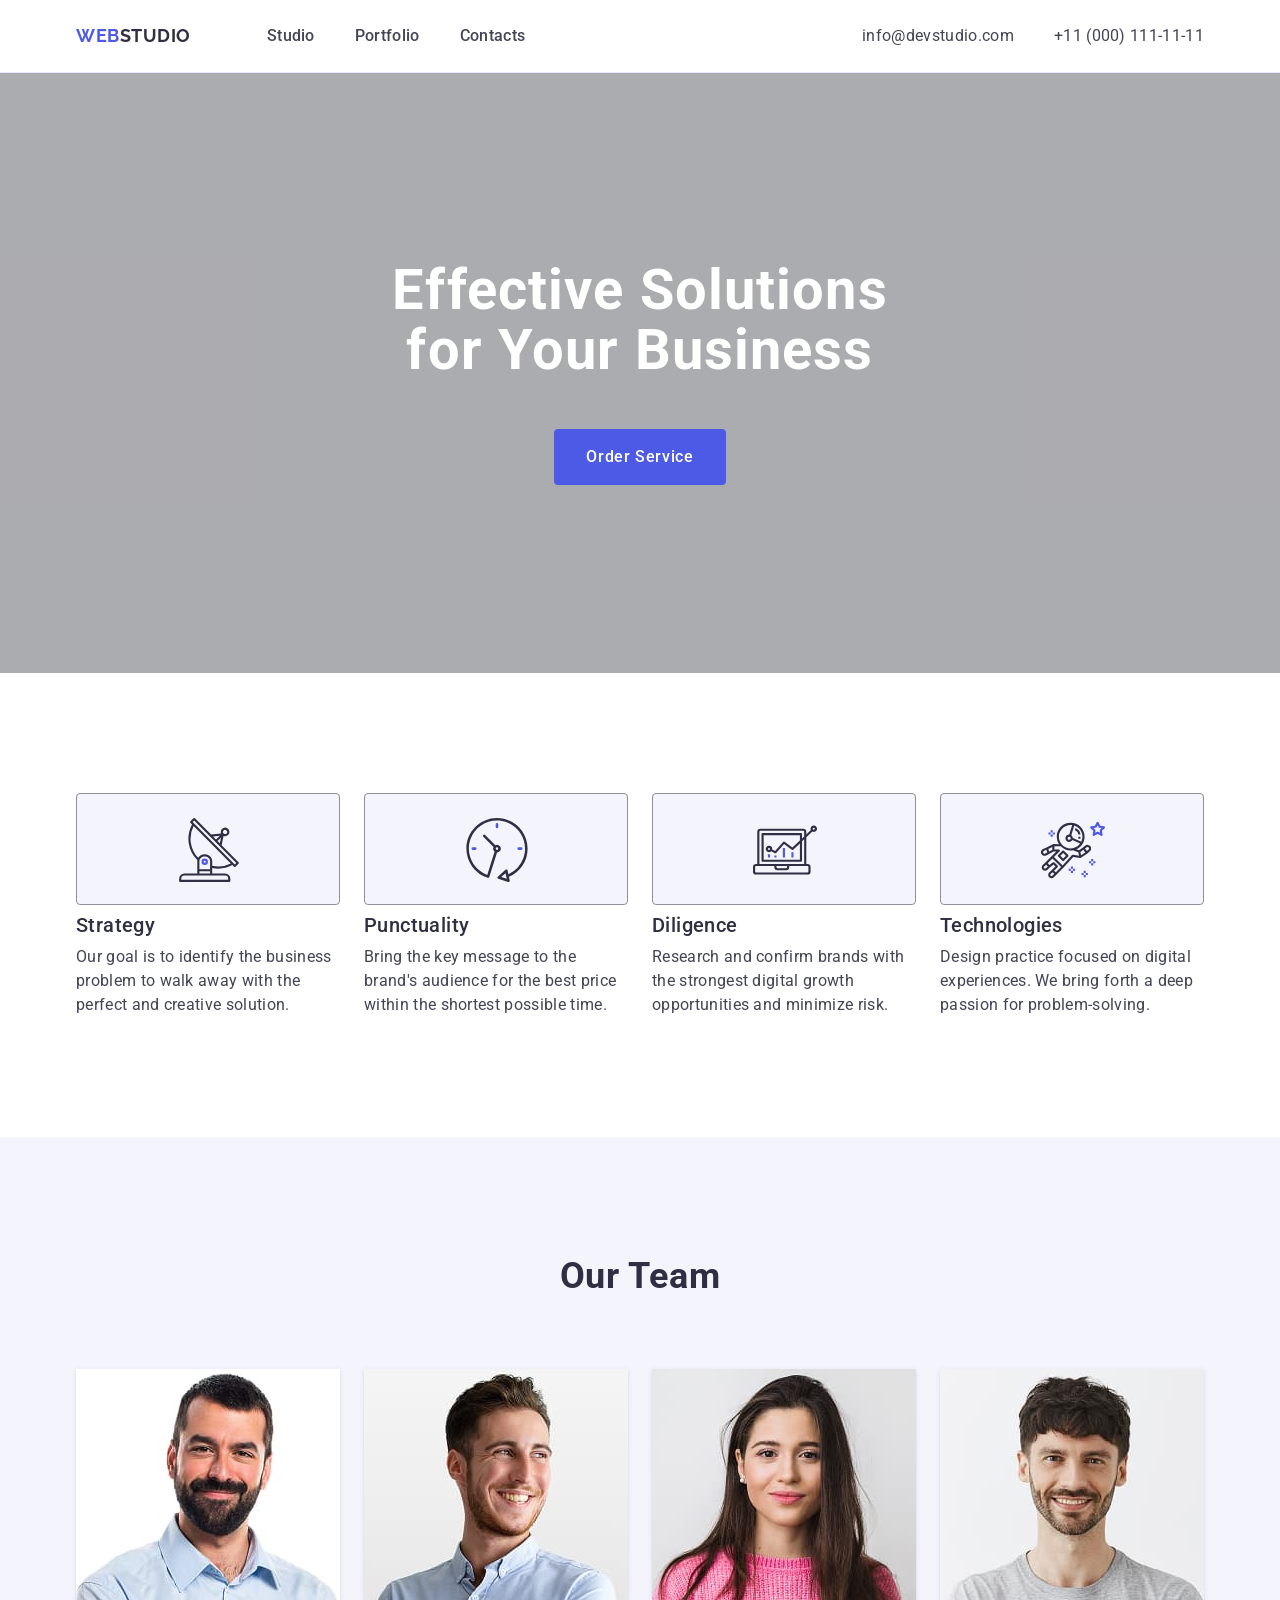
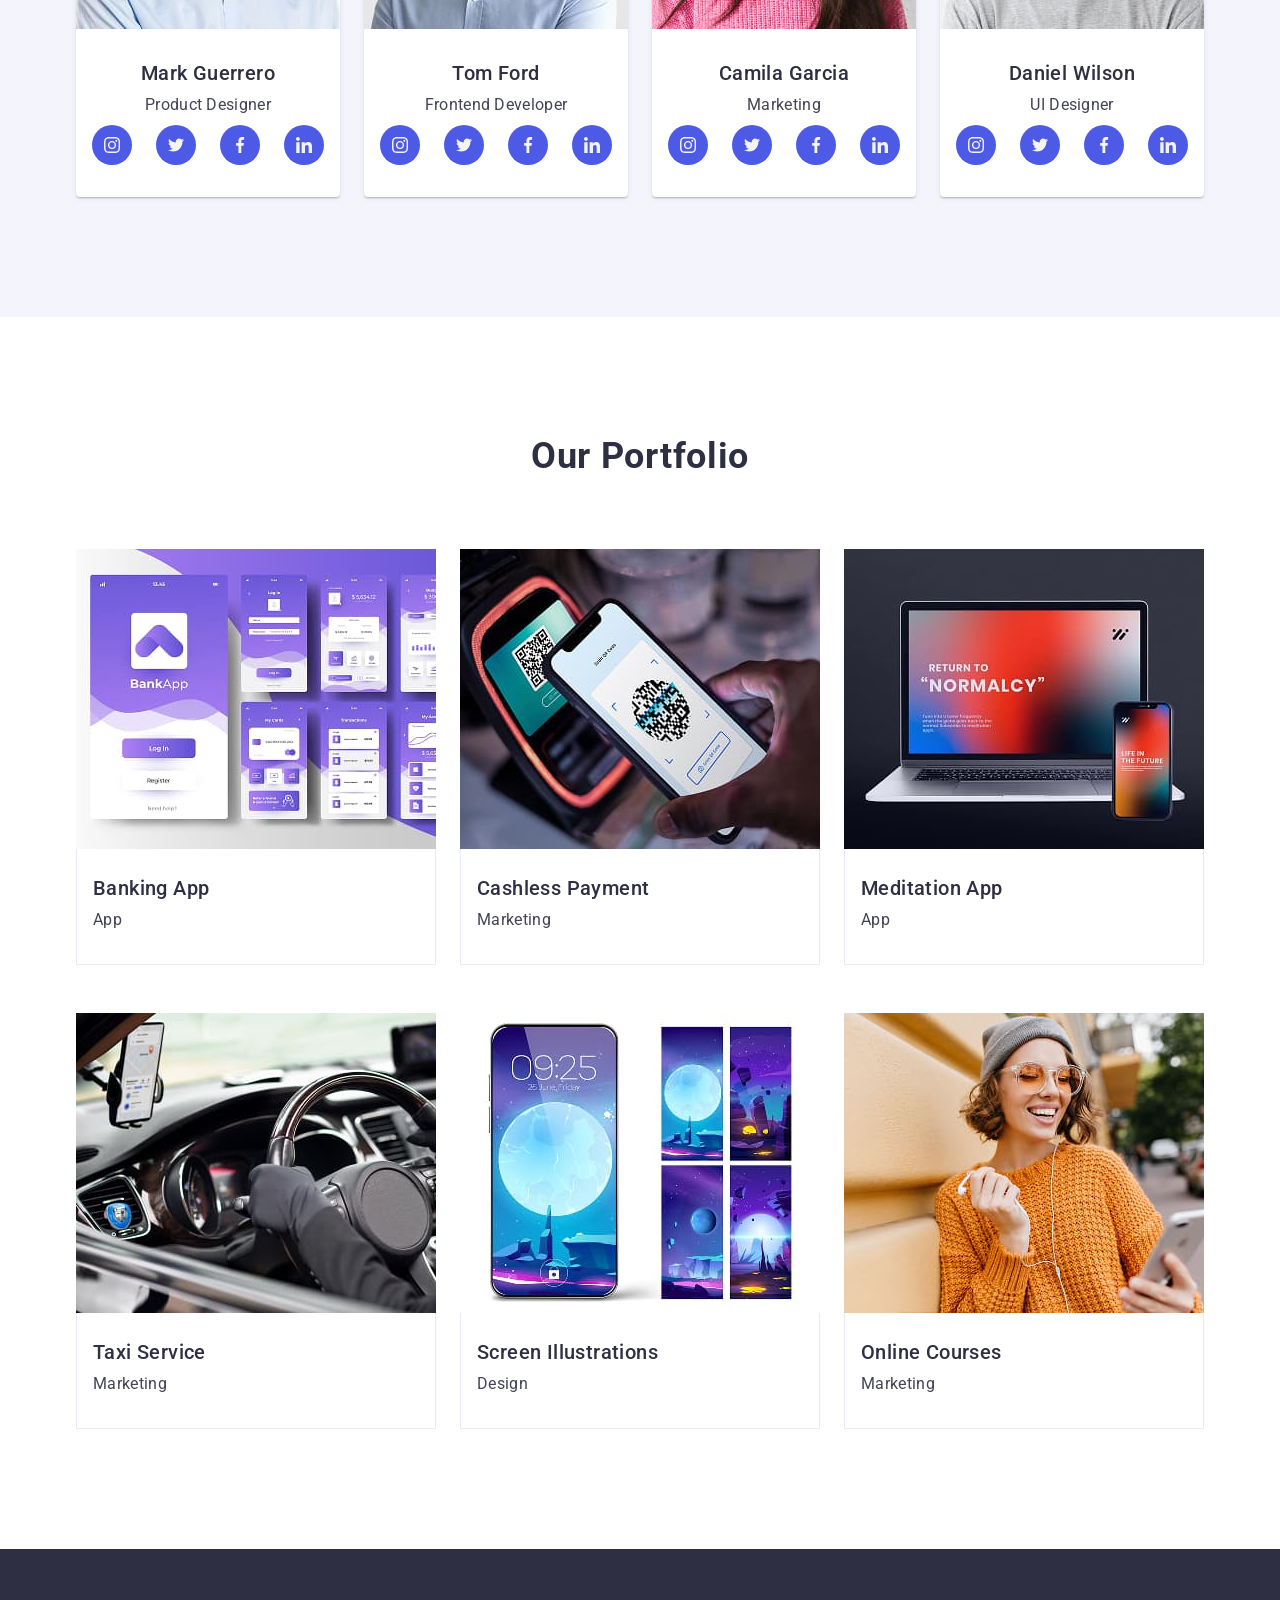
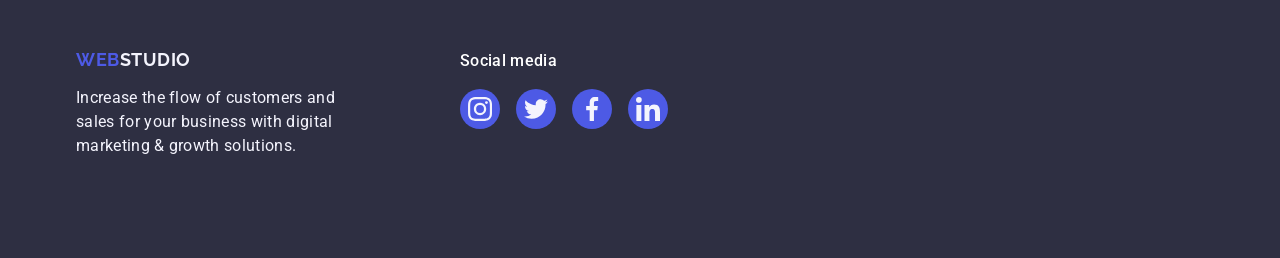
==== commit 881444dd: "my hw 4" ====
--- a/index.html
+++ b/index.html
@@ -1,210 +1,424 @@
 <!DOCTYPE html>
 <html lang="en">
-  <head>
-    <meta charset="UTF-8" />
-    <meta name="viewport" content="width=device-width, initial-scale=1.0" />
-    <title>Document</title>
-    <link rel="preconnect" href="https://fonts.googleapis.com" />
-    <link rel="preconnect" href="https://fonts.gstatic.com" crossorigin />
-    <link
-      href="https://fonts.googleapis.com/css2?family=Raleway:ital,wght@0,700;1,700&family=Roboto:ital,wght@0,100..900;1,100..900&display=swap"
-      rel="stylesheet"
-    />
-    <link
-      rel="stylesheet"
-      href="https://cdnjs.cloudflare.com/ajax/libs/modern-normalize/3.0.1/modern-normalize.min.css"
-      integrity="sha512-q6WgHqiHlKyOqslT/lgBgodhd03Wp4BEqKeW6nNtlOY4quzyG3VoQKFrieaCeSnuVseNKRGpGeDU3qPmabCANg=="
-      crossorigin="anonymous"
-      referrerpolicy="no-referrer"
-    />
-    <link rel="stylesheet" href="./css/styles.css" />
-  </head>
-  <body>
-    <header class="header">
-      <div class="container flex-container">
-        <nav class="header-nav">
-          <a class="navigation-logo" href="./index.html"
-            >Web<span class="navigation-logo-header">Studio</span></a
-          >
-          <ul class="header-navigation-list">
-            <li><a href="./index.html" class="header-nav-btn">Studio</a></li>
-            <li><a href="" class="header-nav-btn">Portfolio</a></li>
-            <li><a href="" class="header-nav-btn">Contacts</a></li>
-          </ul>
-        </nav>
-        <address class="address">
-          <ul class="address-list">
-            <li>
-              <a href="mailto:info@devstudio.com" class="address-nav"
-                >info@devstudio.com</a
-              >
-            </li>
-            <li>
-              <a href="tel:+110001111111" class="address-nav"
-                >+11 (000) 111-11-11</a
-              >
-            </li>
-          </ul>
-        </address>
-      </div>
-    </header>
-    <main>
-      <!-- Section Hero -->
-      <section class="section hero-banner">
-        <div class="container">
-          <h1 class="hero-title">Effective Solutions for Your Business</h1>
-          <button type="button" class="hero-button">Order Service</button>
-        </div>
-      </section>
-      <!-- Section feature -->
-      <section class="section">
-        <div class="container">
-          <h2 class="feature visually-hidden">Feature</h2>
-          <ul class="feature-lists">
-            <li class="feature-list-about">
-              <h3 class="feature-title">Strategy</h3>
-              <p class="feature-text">
-                Our goal is to identify the business problem to walk away with
-                the perfect and creative solution.
-              </p>
-            </li>
-            <li class="feature-list-about">
-              <h3 class="feature-title">Punctuality</h3>
-              <p class="feature-text">
-                Bring the key message to the brand's audience for the best price
-                within the shortest possible time.
-              </p>
-            </li>
-            <li class="feature-list-about">
-              <h3 class="feature-title">Diligence</h3>
-              <p class="feature-text">
-                Research and confirm brands with the strongest digital growth
-                opportunities and minimize risk.
-              </p>
-            </li>
-            <li class="feature-list-about">
-              <h3 class="feature-title">Technologies</h3>
-              <p class="feature-text">
-                Design practice focused on digital experiences. We bring forth a
-                deep passion for problem-solving.
-              </p>
-            </li>
-          </ul>
-        </div>
-      </section>
-      <!-- Section Our Team -->
-      <section class="section section-team">
-        <div class="container">
-          <h2 class="team-title">Our Team</h2>
-          <ul class="team-list">
-            <li class="team-item">
-              <img src="./images/Mark.jpg" width="264" alt="photo Mark" />
-              <div class="team-card-img">
-                <h3 class="team-members-names">Mark Guerrero</h3>
-                <p class="team-members-positions">Product Designer</p>
-              </div>
-            </li>
-            <li class="team-item">
-              <img src="./images/Tom.jpg" width="264" alt="photo Tom" />
-              <div class="team-card-img">
-                <h3 class="team-members-names">Tom Ford</h3>
-                <p class="team-members-positions">Frontend Developer</p>
-              </div>
-            </li>
-            <li class="team-item">
-              <img src="./images/Gamila.jpg" width="264" alt="photo Gamila" />
-              <div class="team-card-img">
-                <h3 class="team-members-names">Camila Garcia</h3>
-                <p class="team-members-positions">Marketing</p>
-              </div>
-            </li>
-            <li class="team-item">
-              <img src="./images/Daniel.jpg" width="264" alt="photo Daniel" />
-              <div class="team-card-img">
-                <h3 class="team-members-names">Daniel Wilson</h3>
-                <p class="team-members-positions">UI Designer</p>
-              </div>
-            </li>
-          </ul>
-        </div>
-      </section>
-      <!-- Section Our Portfolio -->
-      <section class="section">
-        <div class="container">
-          <h2 class="portfolio-title">Our Portfolio</h2>
-          <ul class="portfolio-list">
-            <li class="portfolio-list-about">
-              <img src="./images/Banking.jpg" width="360" alt="banking App" />
-              <div class="portfolio-card-img">
+
+<head>
+  <meta charset="UTF-8" />
+  <meta name="viewport" content="width=device-width, initial-scale=1.0" />
+  <title>Document</title>
+  <link rel="preconnect" href="https://fonts.googleapis.com" />
+  <link rel="preconnect" href="https://fonts.gstatic.com" crossorigin />
+  <link
+    href="https://fonts.googleapis.com/css2?family=Raleway:ital,wght@0,700;1,700&family=Roboto:ital,wght@0,100..900;1,100..900&display=swap"
+    rel="stylesheet" />
+  <link rel="stylesheet" href="https://cdnjs.cloudflare.com/ajax/libs/modern-normalize/3.0.1/modern-normalize.min.css"
+    integrity="sha512-q6WgHqiHlKyOqslT/lgBgodhd03Wp4BEqKeW6nNtlOY4quzyG3VoQKFrieaCeSnuVseNKRGpGeDU3qPmabCANg=="
+    crossorigin="anonymous" referrerpolicy="no-referrer" />
+  <link rel="stylesheet" href="./css/styles.css" />
+</head>
+
+<body>
+  <header class="header">
+    <div class="container flex-container">
+      <nav class="header-nav">
+        <a class="navigation-logo" href="./index.html">Web<span class="navigation-logo-header">Studio</span></a>
+        <ul class="header-navigation-list">
+          <li><a href="./index.html" class="header-nav-btn">Studio</a></li>
+          <li><a href="" class="header-nav-btn">Portfolio</a></li>
+          <li><a href="" class="header-nav-btn">Contacts</a></li>
+        </ul>
+      </nav>
+      <address class="address">
+        <ul class="address-list">
+          <li>
+            <a href="mailto:info@devstudio.com" class="address-nav">info@devstudio.com</a>
+          </li>
+          <li>
+            <a href="tel:+110001111111" class="address-nav">+11 (000) 111-11-11</a>
+          </li>
+        </ul>
+      </address>
+    </div>
+  </header>
+  <main>
+    <!-- Section Hero -->
+    <section class="section hero-banner">
+      <div class="container">
+        <h1 class="hero-title">Effective Solutions for Your Business</h1>
+        <button type="button" class="hero-button">Order Service</button>
+      </div>
+    </section>
+    <!-- Section feature -->
+    <section class="section">
+      <div class="container">
+        <h2 class="feature visually-hidden">Feature</h2>
+        <ul class="feature-lists">
+          <li class="feature-list-about">
+            <div class="feature-icon">
+              <svg class="feature-icon-group">
+                <use href="./images/icons.svg#icon-antenna" width="64" height="64"></use>
+              </svg>
+            </div>
+            <h3 class="feature-title">Strategy</h3>
+            <p class="feature-text">
+              Our goal is to identify the business problem to walk away with
+              the perfect and creative solution.
+            </p>
+          </li>
+          <li class="feature-list-about">
+            <div class="feature-icon">
+              <svg class="feature-icon-group">
+                <use href="./images/icons.svg#icon-clock" width="64" height="64"></use>
+              </svg>
+            </div>
+            <h3 class="feature-title">Punctuality</h3>
+            <p class="feature-text">
+              Bring the key message to the brand's audience for the best price
+              within the shortest possible time.
+            </p>
+          </li>
+          <li class="feature-list-about">
+            <div class="feature-icon">
+              <svg class="feature-icon-group">
+                <use href="./images/icons.svg#icon-diagram" width="64" height="64"></use>
+              </svg>
+            </div>
+            <h3 class="feature-title">Diligence</h3>
+            <p class="feature-text">
+              Research and confirm brands with the strongest digital growth
+              opportunities and minimize risk.
+            </p>
+          </li>
+          <li class="feature-list-about">
+            <div class="feature-icon">
+              <svg class="feature-icon-group">
+                <use href="./images/icons.svg#icon-astronaut" width="64" height="64"></use>
+              </svg>
+            </div>
+            <h3 class="feature-title">Technologies</h3>
+            <p class="feature-text">
+              Design practice focused on digital experiences. We bring forth a
+              deep passion for problem-solving.
+            </p>
+          </li>
+        </ul>
+      </div>
+    </section>
+    <!-- Section Our Team -->
+    <section class="section section-team">
+      <div class="container">
+        <h2 class="team-title">Our Team</h2>
+        <ul class="team-list">
+          <li class="team-item">
+            <img src="./images/Mark.jpg" width="264" alt="photo Mark" />
+            <div class="team-card-img">
+              <h3 class="team-members-names">Mark Guerrero</h3>
+              <p class="team-members-positions">Product Designer</p>
+              <ul class="list-social">
+                <li class="list-icon">
+                  <a href="https://www.instagram.com/" rel="noopener noreferrer nofollow" class="link-icon">
+                    <svg width="16px" height="16px" class="icon-social">
+                      <use href="./images/icons.svg#icon-instagram"></use>
+                    </svg>
+                  </a>
+                </li>
+                <li class="list-icon">
+                  <a href="https://twitter.com/" class="link-icon">
+                    <svg width="16px" height="16px">
+                      <use href="./images/icons.svg#icon-twitter"></use>
+                    </svg>
+                  </a>
+                </li>
+                <li class="list-icon">
+                  <a href="https://facebook.com/" class="link-icon">
+                    <svg width="16px" height="16px">
+                      <use href="./images/icons.svg#icon-facebook"></use>
+                    </svg>
+                  </a>
+                </li>
+                <li class="list-icon">
+                  <a href="https://linkedin.com/" class="link-icon">
+                    <svg width="16px" height="16px">
+                      <use href="./images/icons.svg#icon-linkedin"></use>
+                    </svg>
+                  </a>
+                </li>
+              </ul>
+          </li>
+          <li class="team-item">
+            <img src="./images/Tom.jpg" width="264" alt="photo Tom" />
+            <div class="team-card-img">
+              <h3 class="team-members-names">Tom Ford</h3>
+              <p class="team-members-positions">Frontend Developer</p>
+              <ul class="list-social">
+                <li class="list-icon">
+                  <a href="https://www.instagram.com/" rel="noopener noreferrer nofollow" class="link-icon">
+                    <svg width="16px" height="16px" class="icon-social">
+                      <use href="./images/icons.svg#icon-instagram"></use>
+                    </svg>
+                  </a>
+                </li>
+                <li class="list-icon">
+                  <a href="https://twitter.com/" class="link-icon">
+                    <svg width="16px" height="16px">
+                      <use href="./images/icons.svg#icon-twitter"></use>
+                    </svg>
+                  </a>
+                </li>
+                <li class="list-icon">
+                  <a href="https://facebook.com/" class="link-icon">
+                    <svg width="16px" height="16px">
+                      <use href="./images/icons.svg#icon-facebook"></use>
+                    </svg>
+                  </a>
+                </li>
+                <li class="list-icon">
+                  <a href="https://linkedin.com/" class="link-icon">
+                    <svg width="16px" height="16px">
+                      <use href="./images/icons.svg#icon-linkedin"></use>
+                    </svg>
+                  </a>
+                </li>
+              </ul>
+            </div>
+          </li>
+          <li class="team-item">
+            <img src="./images/Gamila.jpg" width="264" alt="photo Gamila" />
+            <div class="team-card-img">
+              <h3 class="team-members-names">Camila Garcia</h3>
+              <p class="team-members-positions">Marketing</p>
+              <ul class="list-social">
+                <li class="list-icon">
+                  <a href="https://www.instagram.com/" rel="noopener noreferrer nofollow" class="link-icon">
+                    <svg width="16px" height="16px" class="icon-social">
+                      <use href="./images/icons.svg#icon-instagram"></use>
+                    </svg>
+                  </a>
+                </li>
+                <li class="list-icon">
+                  <a href="https://twitter.com/" class="link-icon">
+                    <svg width="16px" height="16px">
+                      <use href="./images/icons.svg#icon-twitter"></use>
+                    </svg>
+                  </a>
+                </li>
+                <li class="list-icon">
+                  <a href="https://facebook.com/" class="link-icon">
+                    <svg width="16px" height="16px">
+                      <use href="./images/icons.svg#icon-facebook"></use>
+                    </svg>
+                  </a>
+                </li>
+                <li class="list-icon">
+                  <a href="https://linkedin.com/" class="link-icon">
+                    <svg width="16px" height="16px">
+                      <use href="./images/icons.svg#icon-linkedin"></use>
+                    </svg>
+                  </a>
+                </li>
+              </ul>
+            </div>
+          </li>
+          <li class="team-item">
+            <img src="./images/Daniel.jpg" width="264" alt="photo Daniel" />
+            <div class="team-card-img">
+              <h3 class="team-members-names">Daniel Wilson</h3>
+              <p class="team-members-positions">UI Designer</p>
+              <ul class="list-social">
+                <li class="list-icon">
+                  <a href="https://www.instagram.com/" rel="noopener noreferrer nofollow" class="link-icon">
+                    <svg width="16px" height="16px" class="icon-social">
+                      <use href="./images/icons.svg#icon-instagram"></use>
+                    </svg>
+                  </a>
+                </li>
+                <li class="list-icon">
+                  <a href="https://twitter.com/" class="link-icon">
+                    <svg width="16px" height="16px">
+                      <use href="./images/icons.svg#icon-twitter"></use>
+                    </svg>
+                  </a>
+                </li>
+                <li class="list-icon">
+                  <a href="https://facebook.com/" class="link-icon">
+                    <svg width="16px" height="16px">
+                      <use href="./images/icons.svg#icon-facebook"></use>
+                    </svg>
+                  </a>
+                </li>
+                <li class="list-icon">
+                  <a href="https://linkedin.com/" class="link-icon">
+                    <svg width="16px" height="16px">
+                      <use href="./images/icons.svg#icon-linkedin"></use>
+                    </svg>
+                  </a>
+                </li>
+              </ul>
+            </div>
+          </li>
+        </ul>
+      </div>
+    </section>
+    <!-- Section Our Portfolio -->
+    <section class="section">
+      <div class="container">
+        <h2 class="portfolio-title">Our Portfolio</h2>
+        <ul class="portfolio-list">
+          <li class="portfolio-list-about">
+            <a class="portfolio-card-img">
+              <div class="tumb">
+                <img src="./images/Banking.jpg" width="360" alt="banking App" />
+                <div class="overlay">
+                  <p class="overlay-text">
+                    14 Stylish and User-Friendly App Design Concepts · Task Manager App · Calorie
+                    Tracker App
+                    · Exotic
+                    Fruit Ecommerce App · Cloud Storage App</p>
+                </div>
+              </div>
+              <div class="under-card">
                 <h3 class="portfolio-list-title">Banking App</h3>
                 <p class="portfolio-about-app">App</p>
               </div>
-            </li>
-            <li class="portfolio-list-about">
-              <img
-                src="./images/Payment.jpg"
-                width="360"
-                alt="Cashless Payment"
-              />
-              <div class="portfolio-card-img">
+            </a>
+          </li>
+          <li class="portfolio-list-about hidden">
+            <a class="portfolio-card-img">
+              <div class="tumb">
+                <img src="./images/Payment.jpg" width="360" alt="Cashless Payment" />
+                <div class="overlay">
+                  <p class="overlay-text">
+                    14 Stylish and User-Friendly App Design Concepts · Task Manager App · Calorie
+                    Tracker App
+                    · Exotic
+                    Fruit Ecommerce App · Cloud Storage App</p>
+                </div>
+              </div>
+              <div class="under-card">
                 <h3 class="portfolio-list-title">Cashless Payment</h3>
                 <p class="portfolio-about-app">Marketing</p>
               </div>
-            </li>
-            <li class="portfolio-list-about">
-              <img
-                src="./images/Meditation.jpg"
-                width="360"
-                alt="Meditation App"
-              />
-              <div class="portfolio-card-img">
+            </a>
+          </li>
+          <li class="portfolio-list-about">
+            <a class="portfolio-card-img">
+              <div class="tumb">
+                <img src="./images/Meditation.jpg" width="360" alt="Meditation App" />
+                <div class="overlay">
+                  <p class="overlay-text">
+                    14 Stylish and User-Friendly App Design Concepts · Task Manager App · Calorie
+                    Tracker App
+                    · Exotic
+                    Fruit Ecommerce App · Cloud Storage App</p>
+                </div>
+              </div>
+              <div class="under-card">
                 <h3 class="portfolio-list-title">Meditation App</h3>
                 <p class="portfolio-about-app">App</p>
               </div>
-            </li>
-            <li class="portfolio-list-about">
-              <img src="./images/Taxi.jpg" width="360" alt="Taxi Service" />
-              <div class="portfolio-card-img">
+            </a>
+          </li>
+          <li class="portfolio-list-about">
+            <a class="portfolio-card-img">
+              <div class="tumb">
+                <img src="./images/Taxi.jpg" width="360" alt="Taxi Service" />
+                <div class="overlay">
+                  <p class="overlay-text">
+                    14 Stylish and User-Friendly App Design Concepts · Task Manager App · Calorie
+                    Tracker App
+                    · Exotic
+                    Fruit Ecommerce App · Cloud Storage App</p>
+                </div>
+              </div>
+              <div class="under-card">
                 <h3 class="portfolio-list-title">Taxi Service</h3>
                 <p class="portfolio-about-app">Marketing</p>
               </div>
-            </li>
-            <li class="portfolio-list-about">
-              <img
-                src="./images/Illustrations.jpg"
-                width="360"
-                alt="Screen Illustrations"
-              />
-              <div class="portfolio-card-img">
+            </a>
+          </li>
+          <li class="portfolio-list-about">
+            <a class="portfolio-card-img">
+              <div class="tumb">
+                <img src="./images/Illustrations.jpg" width="360" alt="Screen Illustrations" />
+                <div class="overlay">
+                  <p class="overlay-text">
+                    14 Stylish and User-Friendly App Design Concepts · Task Manager App · Calorie
+                    Tracker App
+                    · Exotic
+                    Fruit Ecommerce App · Cloud Storage App</p>
+                </div>
+              </div>
+              <div class="under-card">
                 <h3 class="portfolio-list-title">Screen Illustrations</h3>
                 <p class="portfolio-about-app">Design</p>
               </div>
-            </li>
-            <li class="portfolio-list-about">
-              <img
-                src="./images/Courses.jpg"
-                width="360"
-                alt="Online Courses"
-              />
-              <div class="portfolio-card-img">
+            </a>
+          </li>
+          <li class="portfolio-list-about">
+            <a class="portfolio-card-img">
+              <div class="tumb">
+                <img src="./images/Courses.jpg" width="360" alt="Online Courses" />
+                <div class="overlay">
+                  <p class="overlay-text">
+                    14 Stylish and User-Friendly App Design Concepts · Task Manager App · Calorie
+                    Tracker App
+                    · Exotic
+                    Fruit Ecommerce App · Cloud Storage App</p>
+                </div>
+              </div>
+              <div class="under-card">
                 <h3 class="portfolio-list-title">Online Courses</h3>
                 <p class="portfolio-about-app">Marketing</p>
               </div>
-            </li>
-          </ul>
-        </div>
-      </section>
-    </main>
-    <footer class="footer">
-      <div class="container footer-container">
-        <a href="./index.html" class="footer-logo"
-          >Web<span class="navigation-logo-footer">Studio</span></a
-        >
+            </a>
+          </li>
+        </ul>
+      </div>
+    </section>
+  </main>
+  <footer class="footer">
+    <div class="container footer-container">
+      <div class="footer-logo-box">
+        <a href="./index.html" class="footer-logo">Web<span class="navigation-logo-footer">Studio</span></a>
         <p class="footer-description">
           Increase the flow of customers and sales for your business with
           digital marketing & growth solutions.
         </p>
       </div>
-    </footer>
-  </body>
-</html>
+      <div class="footer-icon-box">
+        <p class="footer-icon-description">Social media</p>
+        <ul class="list-social gap">
+          <li class="list-icon">
+            <a href="https://www.instagram.com/" rel="noopener noreferrer nofollow" class="link-icon">
+              <svg width="24px" height="24px" class="icon-social">
+                <use href="./images/icons.svg#icon-instagram"></use>
+              </svg>
+            </a>
+          </li>
+          <li class="list-icon">
+            <a href="https://twitter.com/" class="link-icon">
+              <svg width="24px" height="24px">
+                <use href="./images/icons.svg#icon-twitter"></use>
+              </svg>
+            </a>
+          </li>
+          <li class="list-icon">
+            <a href="https://facebook.com/" class="link-icon">
+              <svg width="24px" height="24px">
+                <use href="./images/icons.svg#icon-facebook"></use>
+              </svg>
+            </a>
+          </li>
+          <li class="list-icon">
+            <a href="https://linkedin.com/" class="link-icon">
+              <svg width="24px" height="24px">
+                <use href="./images/icons.svg#icon-linkedin"></use>
+              </svg>
+            </a>
+          </li>
+        </ul>
+      </div>
+    </div>
+  </footer>
+</body>
+
+</html>
--- a/css/styles.css
+++ b/css/styles.css
@@ -1,15 +1,16 @@
 body {
-    font-family: "Roboto", sans-serif;
-    background-color: #fff;
-    color: #434455;
+  font-family: "Roboto", sans-serif;
+  background-color: #fff;
+  color: #434455;
 }
 button {
-    cursor: pointer;
-}
-ul, ol {
-    list-style-type: none;
-    padding: 0;
-    margin: 0;
+  cursor: pointer;
+}
+ul,
+ol {
+  list-style-type: none;
+  padding: 0;
+  margin: 0;
 }
 h1,
 h2,
@@ -17,297 +18,419 @@
 h4,
 h5,
 h6 {
-    margin: 0;
+  margin: 0;
 }
 
 p {
-    margin: 0;
+  margin: 0;
 }
 a {
-    text-decoration: none;
- }
- img{
-    display: block;
- }
- .container {
-     max-width:1158px;
-     margin: 0 auto;
-     padding: 0 15px;
- }
- section{
-    padding: 120px 0;
- }
+  text-decoration: none;
+}
+img {
+  display: block;
+}
+.container {
+  max-width: 1158px;
+  margin: 0 auto;
+  padding: 0 15px;
+}
+section {
+  padding: 120px 0;
+}
+.transform {
+  transform: 250ms cubic-bezier(0.4, 0, 0.2, 1);
+}
 /* Header  navigarion */
-.header{
-    border-bottom: 1px solid #e7e9fc;
+.header {
+  border-bottom: 1px solid #e7e9fc;
 }
 
 .flex-container {
-    display: flex;
-    align-items: center;
-}
-.flex-container ul{
-    display: flex;
-}
-.header-nav{
-    display: flex;
-    flex-grow: 1;
-    align-items: center;
+  display: flex;
+  align-items: center;
+}
+.flex-container ul {
+  display: flex;
+}
+.header-nav {
+  display: flex;
+  flex-grow: 1;
+  align-items: center;
 }
 .navigation-logo {
-    font-family: "Raleway", sans-serif;
-    font-weight: 700;
-    font-size: 18px;
-
-    line-height: 1.17;
-    letter-spacing: 0.03em;
-    text-transform: uppercase;
-    color: #4d5ae5;
-    margin-right: 76px;
-}
-.navigation-logo-header{
-    color: #2e2f42;
-}  
-.header-navigation-list{
-    gap:40px;
-    padding: 24px 0;
-}
+  font-family: "Raleway", sans-serif;
+  font-weight: 700;
+  font-size: 18px;
+
+  line-height: 1.17;
+  letter-spacing: 0.03em;
+  text-transform: uppercase;
+  color: #4d5ae5;
+  margin-right: 76px;
+}
+.navigation-logo-header {
+  color: #2e2f42;
+}
+.header-navigation-list {
+  gap: 40px;
+  padding: 24px 0;
+}
+
 .header-nav-btn {
-    font-weight: 500;
-    font-size: 16px;
-
-    line-height: 1.5;
-    letter-spacing: 0.02em;
-    color: #2e2f42;
-    padding: 24px 0;
+  font-weight: 500;
+  font-size: 16px;
+
+  line-height: 1.5;
+  letter-spacing: 0.02em;
+  color: inherit;
+  padding: 24px 0;
+
+  position: relative;
+  text-decoration: none;
+  transition: color 250ms cubic-bezier(0.4, 0, 0.2, 1);
 }
 .header-nav-btn:hover,
 .header-nav-btn:focus,
-.header-nav-btn:active
- {
-color: #404BBF;
-}
-.address{
-   font-style: normal;
-}
-.address-list{
-    gap: 40px;
-    padding: 24px 0;
+.header-nav-btn:active {
+  color: #404bbf;
+}
+.header-nav-btn:hover::after,
+.header-nav-btn:focus::after,
+.header-nav-btn:active::after {
+  content: "";
+  display: block;
+  position: absolute;
+  left: 0;
+  bottom: 0;
+  width: 100%;
+  height: 4px;
+  border-radius: 2px;
+  background-color: #404bbf;
+  transition: background-color 250ms cubic-bezier(0.4, 0, 0.2, 1);
+}
+.address {
+  font-style: normal;
+}
+.address-list {
+  gap: 40px;
+  padding: 24px 0;
 }
 .address-nav {
-    font-weight: 400;
-    font-size: 16px;
-
-    line-height: 1.5;
-    letter-spacing: 0.02em;
-    color: inherit;
+  font-weight: 400;
+  font-size: 16px;
+
+  line-height: 1.5;
+  letter-spacing: 0.02em;
+  color: inherit;
 }
 .address-nav:hover,
 .address-nav:focus {
-    color:#404BBF;
+  color: #404bbf;
 }
 /* Main */
 /* Section Hero */
 .hero-banner {
-    display: block;
-    background:#2e2f42;
-    max-width: 1440px;
-    margin: 0 auto;
-    text-align: center;
-    padding: 188px 0;
+  display: block;
+  max-width: 1440px;
+  margin: 0 auto;
+  text-align: center;
+  padding: 188px 0;
+
+  background-image: linear-gradient(to top, rgba(46, 47, 66, 0.7)),
+    url("../images/hero-images.jpg");
+  background-color: #2f303a66;
 }
 .hero-title {
-    font-weight: 700;
-    font-size: 56px;
-
-    line-height: 1.07;
-    letter-spacing: 0.02em;
-    text-align: center;
-    color: #fff;
-    max-width: 496px;
-    margin: 0 auto;
-    margin-bottom: 48px;
+  font-weight: 700;
+  font-size: 56px;
+
+  line-height: 1.07;
+  letter-spacing: 0.02em;
+  text-align: center;
+  color: #fff;
+  max-width: 496px;
+  margin: 0 auto;
+  margin-bottom: 48px;
 }
 .hero-button {
-    font-family:"Roboto",
-        sans-serif;
-    font-weight: 500;
-    font-size: 16px;
-
-    line-height: 1.5;
-    letter-spacing: 0.04em;
-    color: #fff;
-    background-color: #4d5ae5;;
-    display: block;
-    min-width: 169px;
-    padding: 16px 32px;
-
-    border: none;
-    border-radius: 4px;
-    margin: 0 auto;
+  font-family: "Roboto", sans-serif;
+  font-weight: 500;
+  font-size: 16px;
+
+  line-height: 1.5;
+  letter-spacing: 0.04em;
+  color: #fff;
+  background-color: #4d5ae5;
+  display: block;
+  min-width: 169px;
+  padding: 16px 32px;
+
+  border: none;
+  border-radius: 4px;
+  margin: 0 auto;
 }
 .hero-button:hover,
 .hero-button:focus {
- background-color: #404BBF;
+  background-color: #404bbf;
 }
 
 /* section feature */
 .visually-hidden {
-    position: absolute;
-    width: 1px;
-    height: 1px;
-    margin: -1px;
-    border: 0;
-    padding: 0;
-    white-space: nowrap;
-    clip-path: inset(100%);
-    clip: rect(0 0 0 0);
-    overflow: hidden;
-    }
-.feature-lists{
-    display: flex;
-    gap: 24px;
-}
-.feature-list-about{
-    width:calc((100% - 72px) / 4);
+  position: absolute;
+  width: 1px;
+  height: 1px;
+  margin: -1px;
+  border: 0;
+  padding: 0;
+  white-space: nowrap;
+  clip-path: inset(100%);
+  clip: rect(0 0 0 0);
+  overflow: hidden;
+}
+.feature-lists {
+  display: flex;
+  gap: 24px;
+}
+.feature-list-about {
+  width: calc((100% - 72px) / 4);
+  display: flex;
+  flex-direction: column;
+  align-items: baseline;
 }
 .feature-title {
-    font-weight: 500;
-    font-size: 20px;
-
-    line-height: 1.2;
-    letter-spacing: 0.02em;
-    color: #2e2f42;
-
-    margin-bottom: 8px;
+  font-weight: 500;
+  font-size: 20px;
+
+  line-height: 1.2;
+  letter-spacing: 0.02em;
+  color: #2e2f42;
+
+  margin-bottom: 8px;
 }
 .feature-text {
-    font-weight: 400;
-    font-size: 16px;
-
-    line-height: 1.5;
-    letter-spacing: 0.02em;
-    color: inherit;
+  font-weight: 400;
+  font-size: 16px;
+
+  line-height: 1.5;
+  letter-spacing: 0.02em;
+  color: inherit;
+}
+.feature-icon {
+  border: 1px solid #8e8f99;
+  border-radius: 4px;
+  width: 264px;
+  height: 112px;
+  padding: 24px 100px;
+  background-color: #f4f4fd;
+  margin-bottom: 8px;
+}
+.feature-icon-group {
+  display: block;
 }
 
 /* section team */
 .section-team {
-    background: #f4f4fd;
+  background: #f4f4fd;
 }
 .team-title {
-    font-weight: 700;
-    font-size: 36px;
-
-    line-height: 1.11;
-    letter-spacing: 0.02em;
-    text-align: center;
-    color: #2e2f42;
-    text-transform: capitalize;
-    margin-bottom: 72px;
-}
-.team-list{
-    display: flex;
-}
-.team-item:not(:last-child){
-    margin-right: 24px;
-}
-.team-item{
-    display: flex;
-    flex-direction: column;
-    text-align: center;
-    background-color: #ffffff;
-    border-radius: 0 0 4px 4px;
-}
-.team-card-img{
-    padding: 32px 0;  
+  font-weight: 700;
+  font-size: 36px;
+
+  line-height: 1.11;
+  letter-spacing: 0.02em;
+  text-align: center;
+  color: #2e2f42;
+  text-transform: capitalize;
+  margin-bottom: 72px;
+}
+.team-list {
+  display: flex;
+}
+.team-item:not(:last-child) {
+  margin-right: 24px;
+}
+.team-item {
+  display: flex;
+  flex-direction: column;
+  text-align: center;
+  background-color: #ffffff;
+  border-radius: 0 0 4px 4px;
+  box-shadow: 0 2px 1px 0 rgba(46, 47, 66, 0.08),
+    0 1px 1px 0 rgba(46, 47, 66, 0.16), 0 1px 6px 0 rgba(46, 47, 66, 0.08);
+}
+.team-card-img {
+  padding: 32px 0;
 }
 .team-members-names {
-    font-weight: 500;
-    font-size: 20px;
-
-    line-height: 1.2;
-    letter-spacing: 0.02em;
-    color: #2e2f42;
-    margin-bottom: 8px;
+  font-weight: 500;
+  font-size: 20px;
+
+  line-height: 1.2;
+  letter-spacing: 0.02em;
+  color: #2e2f42;
+  margin-bottom: 8px;
 }
 .team-members-positions {
-    font-weight: 400;
-    font-size: 16px;
-
-    line-height: 1.5;
-    letter-spacing: 0.02em;
-    color: inherit;
-}
-
+  font-weight: 400;
+  font-size: 16px;
+  margin-bottom: 8px;
+
+  line-height: 1.5;
+  letter-spacing: 0.02em;
+  color: inherit;
+}
+.list-social {
+  display: flex;
+  align-items: center;
+  justify-content: center;
+  gap: 24px;
+  fill: #f4f4fd;
+}
+.list-icon {
+  border-radius: 50%;
+  background-color: #4d5ae5;
+  gap: 24px;
+}
+.gap {
+  gap: 16px;
+}
+.list-icon:hover {
+  transition: 250ms cubic-bezier(0.4, 0, 0.2, 1);
+  background-color: #31d0aa;
+}
+
+.link-icon {
+  display: flex;
+  align-items: center;
+  justify-content: center;
+  width: 40px;
+  height: 40px;
+}
+.icon-social {
+  fill: currentColor;
+}
 /* Section Our Portfolio */
-.portfolio-list{
-    display: flex;
-    flex-wrap: wrap;
-    row-gap: 48px;
-    column-gap: 24px;
-}
-.portfolio-card-img{
-    border: 1px solid #e7e9fc;
-    border-top: none;
-    margin-top: -5px;
-    padding: 32px 16px;
-   }
+.portfolio-list {
+  display: flex;
+  flex-wrap: wrap;
+  row-gap: 48px;
+  column-gap: 24px;
+}
+.tumb {
+  position: relative;
+  overflow: hidden;
+}
+.overlay {
+  position: absolute;
+  top: 0;
+  left: 0;
+  width: 100%;
+  height: 100%;
+  background-color: #4d5ae5;
+  opacity: 0.9;
+
+  transform: translateY(100%);
+  transition: transform 250ms cubic-bezier(0.4, 0, 0.2, 1);
+}
+.portfolio-list-about:hover .overlay {
+  transform: translateY(0);
+}
+.overlay-text {
+  font-weight: 400;
+  font-size: 16px;
+
+  line-height: 1.5;
+  letter-spacing: 0.02em;
+  color: #f4f4fd;
+  padding: 40px 32px 0 32px;
+}
+.portfolio-card-img {
+  display: block;
+}
+.under-card {
+  border: 1px solid #e7e9fc;
+  border-top: none;
+  margin-top: -5px;
+  padding: 32px 16px;
+}
+.portfolio-card-img:hover {
+  transition: 250ms cubic-bezier(0.4, 0, 0.2, 1);
+  box-shadow: 0 2px 1px 0 rgba(46, 47, 66, 0.08),
+    0 1px 1px 0 rgba(46, 47, 66, 0.16), 0 1px 6px 0 rgba(46, 47, 66, 0.08);
+}
 .portfolio-title {
-    font-weight: 700;
-    font-size: 36px;
-
-    line-height: 1.11;
-    text-transform: capitalize;
-    text-align: center;
-    letter-spacing: 0.02em;
-    color: #2e2f42;
-
-    margin-bottom: 72px;
+  font-weight: 700;
+  font-size: 36px;
+
+  line-height: 1.11;
+  text-transform: capitalize;
+  text-align: center;
+  letter-spacing: 0.02em;
+  color: #2e2f42;
+
+  margin-bottom: 72px;
 }
 .portfolio-list-title {
-    font-weight: 500;
-    font-size: 20px;
-
-    line-height: 1.2;
-    letter-spacing: 0.02em;
-    color: #2e2f42;
-    margin-bottom: 8px;
+  font-weight: 500;
+  font-size: 20px;
+
+  line-height: 1.2;
+  letter-spacing: 0.02em;
+  color: #2e2f42;
+  margin-bottom: 8px;
 }
 .portfolio-about-app {
-    font-weight: 400;
-    font-size: 16px;
-
-    line-height: 1.5;
-    letter-spacing: 0.02em;
-    color: inherit;
-}
-/* footer */
+  font-weight: 400;
+  font-size: 16px;
+
+  line-height: 1.5;
+  letter-spacing: 0.02em;
+  color: inherit;
+}
+
 .footer {
-    background: #2e2f42 ;
-    padding: 100px 0;
-}
-.navigation-logo-footer{
-   color: #f4f4fd;
-}
-.footer-description{
-    font-weight: 400;
-    font-size: 16px;
-
-    line-height: 1.5;
-    letter-spacing: 0.02em;
-    color: #f4f4fd;
-    width: 264px;
-}
-.footer-logo{
-    font-family: "Raleway", sans-serif;
-    font-weight: 700;
-    font-size: 18px;
-    line-height: 1.17;
-    letter-spacing: 0.03em;
-    text-transform: uppercase;
-    color: #4d5ae5;
-    margin-bottom: 16px;
-
-    display: inline-block;
-}
-
+  background: #2e2f42;
+  padding: 100px 0;
+}
+.navigation-logo-footer {
+  color: #f4f4fd;
+}
+.footer-description {
+  font-weight: 400;
+  font-size: 16px;
+
+  line-height: 1.5;
+  letter-spacing: 0.02em;
+  color: #f4f4fd;
+  width: 264px;
+}
+.footer-logo {
+  font-family: "Raleway", sans-serif;
+  font-weight: 700;
+  font-size: 18px;
+  line-height: 1.17;
+  letter-spacing: 0.03em;
+  text-transform: uppercase;
+  color: #4d5ae5;
+  margin-bottom: 16px;
+
+  display: inline-block;
+}
+.footer-container {
+  display: flex;
+  justify-content: flex-start;
+  align-items: baseline;
+}
+.footer-logo-box {
+  margin-right: 120px;
+}
+.footer-icon-description {
+  font-weight: 500;
+  font-size: 16px;
+
+  line-height: 1.5;
+  letter-spacing: 0.02em;
+  color: #fff;
+  margin-bottom: 16px;
+}
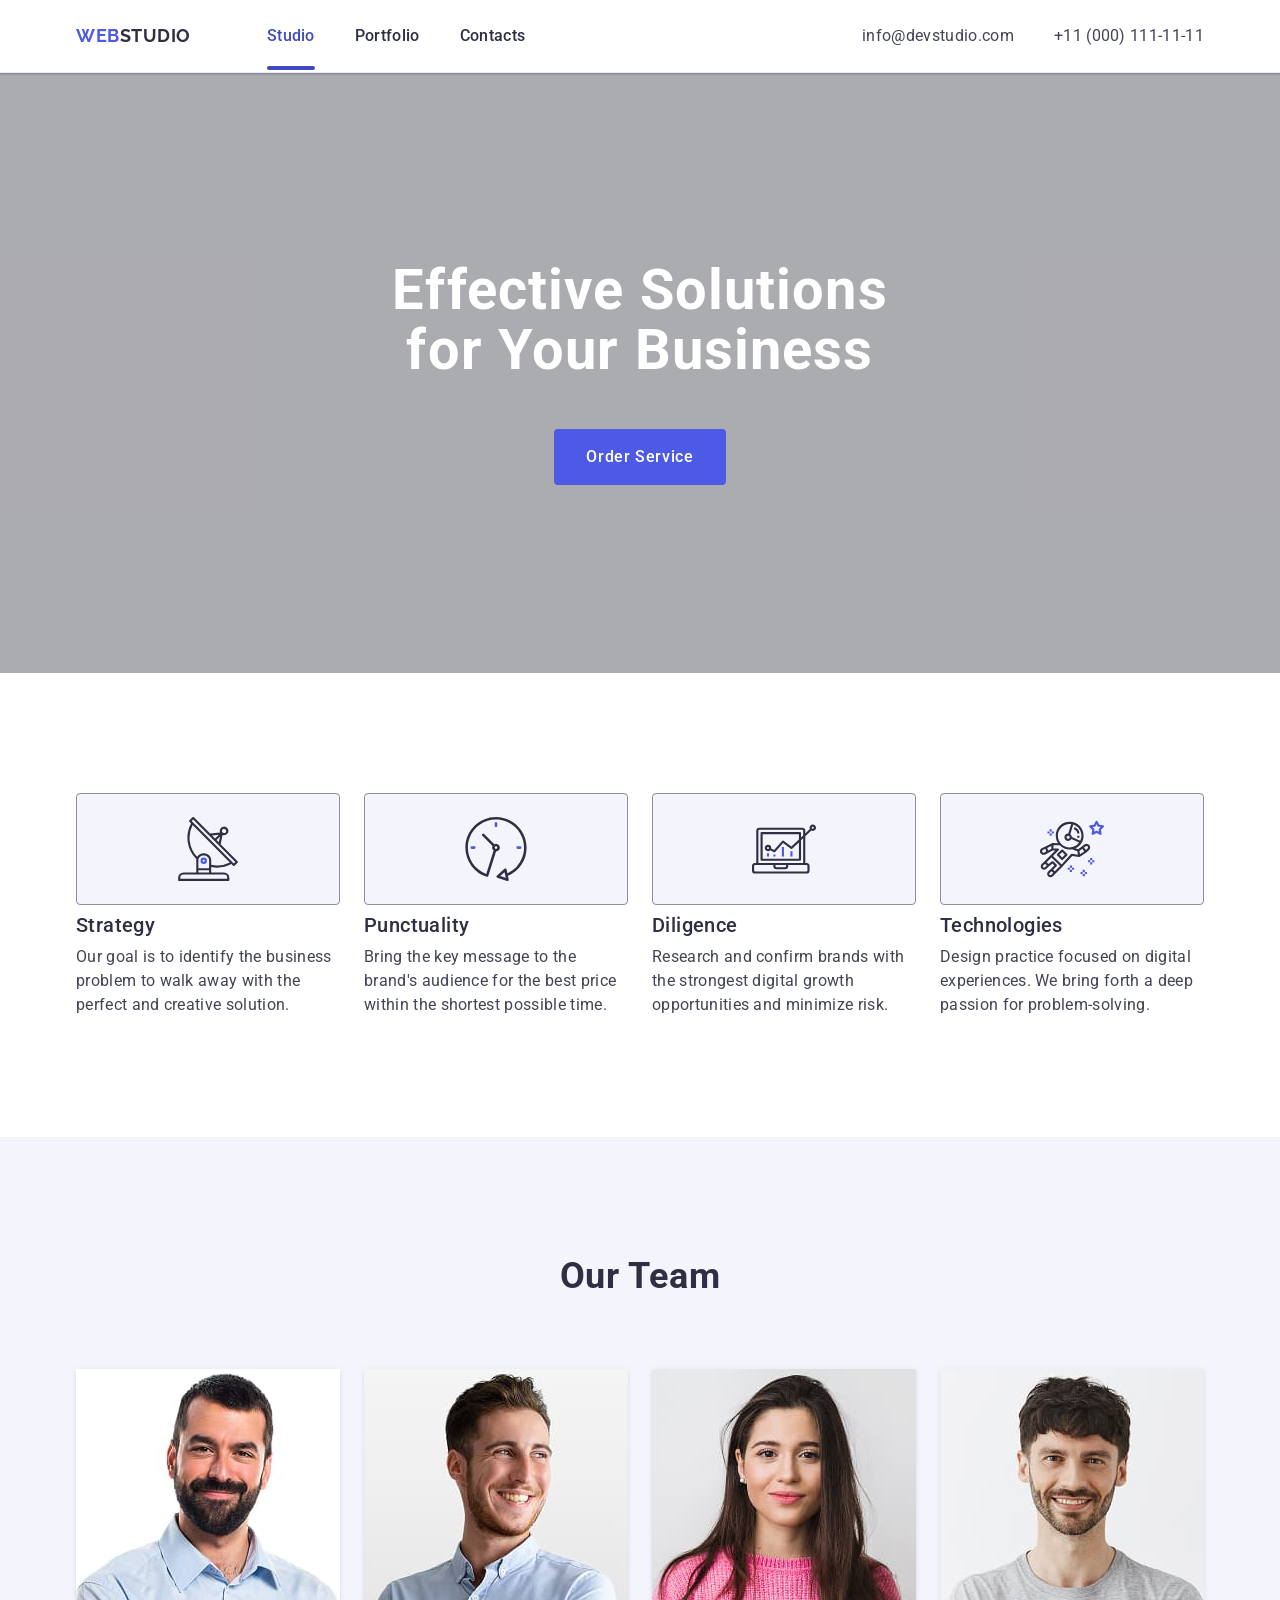
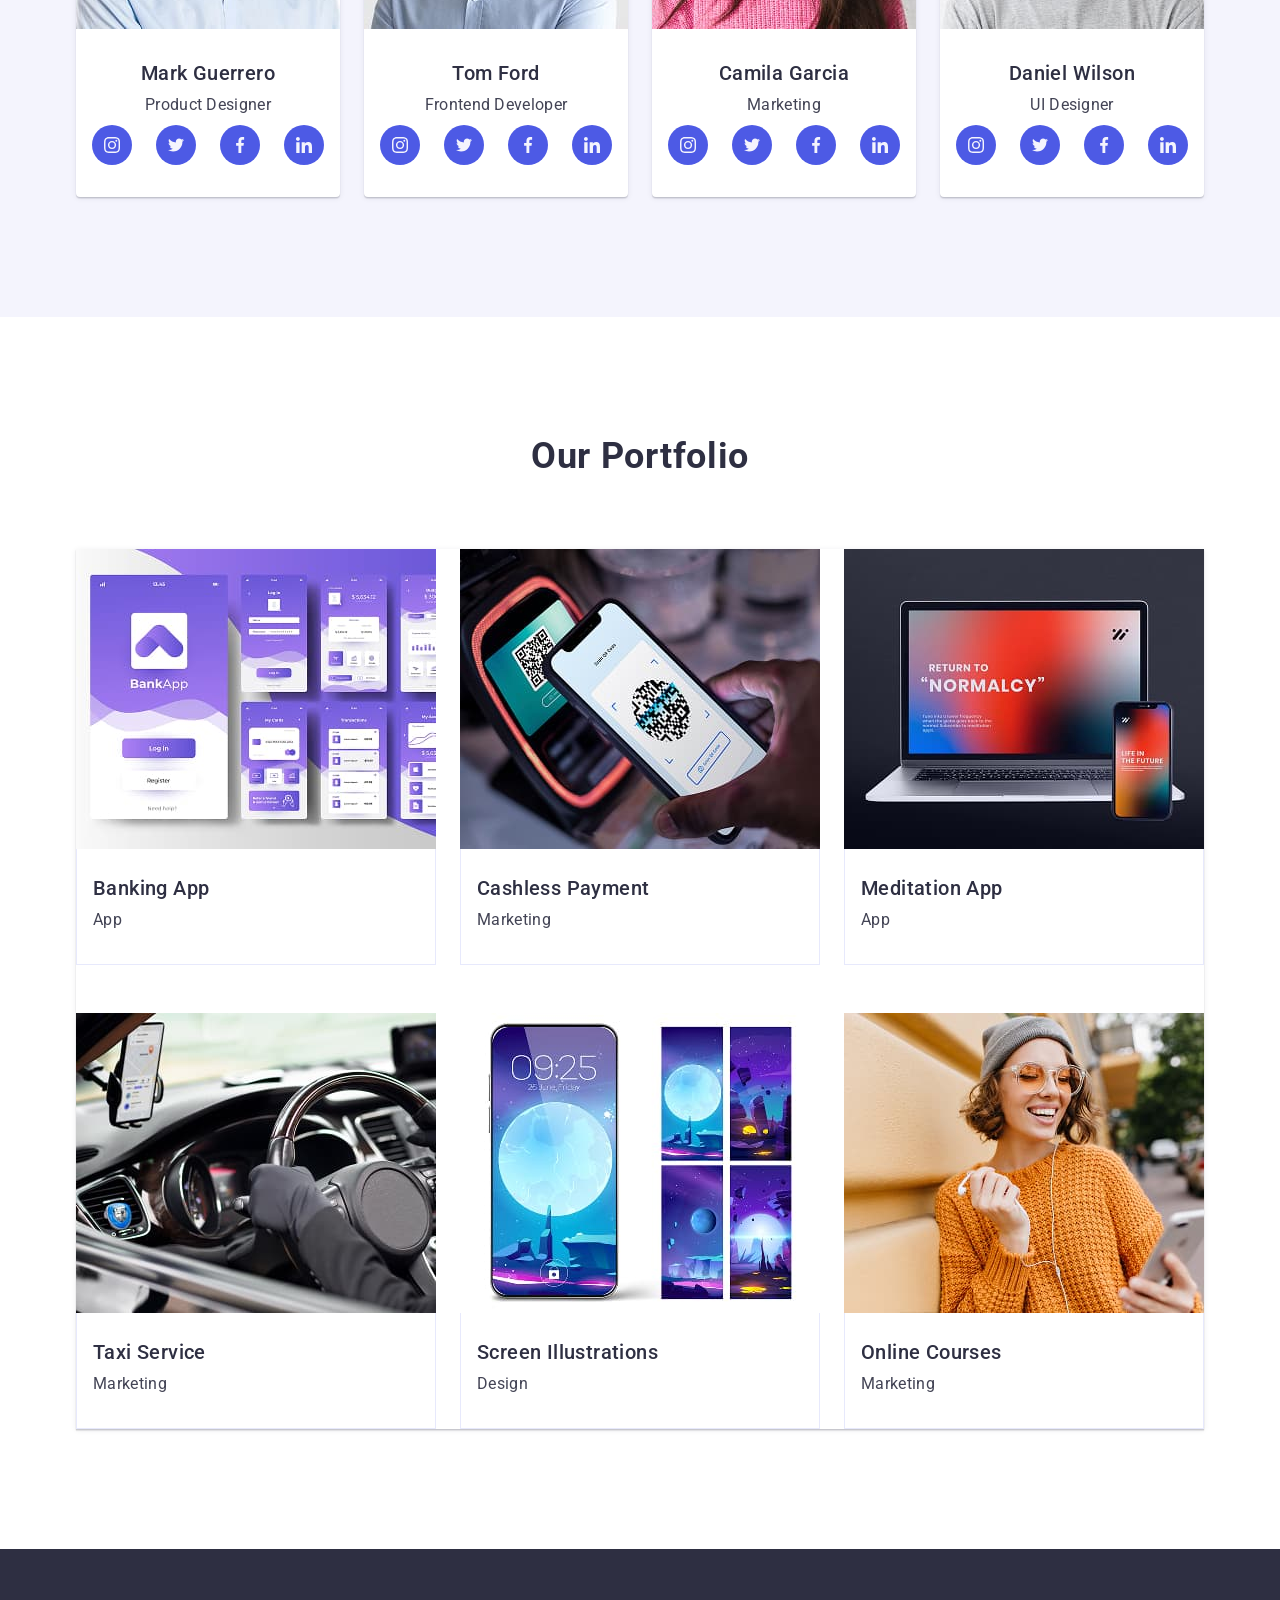
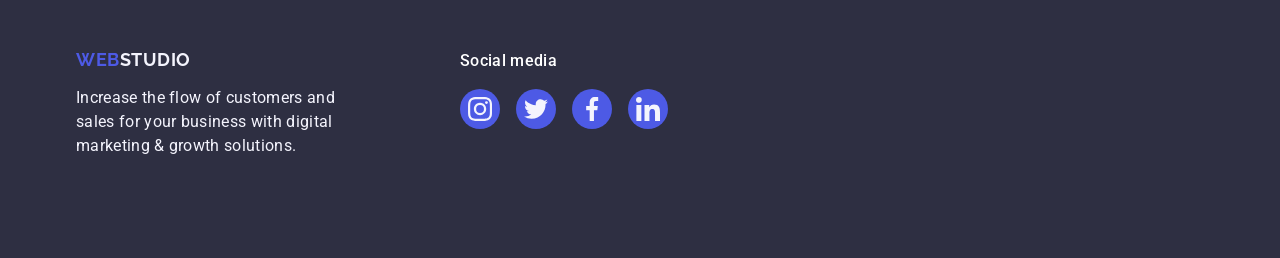
==== commit b6f2acdf: "remove" ====
--- a/index.html
+++ b/index.html
@@ -1,5 +1,5 @@
 <!DOCTYPE html>
-<html lang="en">
+<html lang="uk">
 
 <head>
   <meta charset="UTF-8" />
@@ -22,9 +22,9 @@
       <nav class="header-nav">
         <a class="navigation-logo" href="./index.html">Web<span class="navigation-logo-header">Studio</span></a>
         <ul class="header-navigation-list">
-          <li><a href="./index.html" class="header-nav-btn">Studio</a></li>
-          <li><a href="" class="header-nav-btn">Portfolio</a></li>
-          <li><a href="" class="header-nav-btn">Contacts</a></li>
+          <li><a href="./index.html" class="header-nav-btn current">Studio</a></li>
+          <li><a href="" class="header-nav-btn active">Portfolio</a></li>
+          <li><a href="" class="header-nav-btn active">Contacts</a></li>
         </ul>
       </nav>
       <address class="address">
@@ -54,8 +54,8 @@
         <ul class="feature-lists">
           <li class="feature-list-about">
             <div class="feature-icon">
-              <svg class="feature-icon-group">
-                <use href="./images/icons.svg#icon-antenna" width="64" height="64"></use>
+              <svg class="feature-icon-group" width="64" height="64">
+                <use href="./images/icons.svg#icon-antenna"></use>
               </svg>
             </div>
             <h3 class="feature-title">Strategy</h3>
@@ -66,8 +66,8 @@
           </li>
           <li class="feature-list-about">
             <div class="feature-icon">
-              <svg class="feature-icon-group">
-                <use href="./images/icons.svg#icon-clock" width="64" height="64"></use>
+              <svg class="feature-icon-group" width="64" height="64">
+                <use href="./images/icons.svg#icon-clock"></use>
               </svg>
             </div>
             <h3 class="feature-title">Punctuality</h3>
@@ -78,8 +78,8 @@
           </li>
           <li class="feature-list-about">
             <div class="feature-icon">
-              <svg class="feature-icon-group">
-                <use href="./images/icons.svg#icon-diagram" width="64" height="64"></use>
+              <svg class="feature-icon-group" width="64" height="64">
+                <use href="./images/icons.svg#icon-diagram"></use>
               </svg>
             </div>
             <h3 class="feature-title">Diligence</h3>
@@ -90,8 +90,8 @@
           </li>
           <li class="feature-list-about">
             <div class="feature-icon">
-              <svg class="feature-icon-group">
-                <use href="./images/icons.svg#icon-astronaut" width="64" height="64"></use>
+              <svg class="feature-icon-group" width="64" height="64">
+                <use href="./images/icons.svg#icon-astronaut"></use>
               </svg>
             </div>
             <h3 class="feature-title">Technologies</h3>
@@ -116,33 +116,34 @@
               <ul class="list-social">
                 <li class="list-icon">
                   <a href="https://www.instagram.com/" rel="noopener noreferrer nofollow" class="link-icon">
-                    <svg width="16px" height="16px" class="icon-social">
+                    <svg width="16" height="16" class="icon-social">
                       <use href="./images/icons.svg#icon-instagram"></use>
                     </svg>
                   </a>
                 </li>
                 <li class="list-icon">
                   <a href="https://twitter.com/" class="link-icon">
-                    <svg width="16px" height="16px">
+                    <svg width="16" height="16" class="icon-social">
                       <use href="./images/icons.svg#icon-twitter"></use>
                     </svg>
                   </a>
                 </li>
                 <li class="list-icon">
                   <a href="https://facebook.com/" class="link-icon">
-                    <svg width="16px" height="16px">
+                    <svg width="16" height="16" class="icon-social">
                       <use href="./images/icons.svg#icon-facebook"></use>
                     </svg>
                   </a>
                 </li>
                 <li class="list-icon">
                   <a href="https://linkedin.com/" class="link-icon">
-                    <svg width="16px" height="16px">
+                    <svg width="16" height="16" class="icon-social">
                       <use href="./images/icons.svg#icon-linkedin"></use>
                     </svg>
                   </a>
                 </li>
               </ul>
+            </div>
           </li>
           <li class="team-item">
             <img src="./images/Tom.jpg" width="264" alt="photo Tom" />
@@ -152,28 +153,28 @@
               <ul class="list-social">
                 <li class="list-icon">
                   <a href="https://www.instagram.com/" rel="noopener noreferrer nofollow" class="link-icon">
-                    <svg width="16px" height="16px" class="icon-social">
+                    <svg width="16" height="16" class="icon-social">
                       <use href="./images/icons.svg#icon-instagram"></use>
                     </svg>
                   </a>
                 </li>
                 <li class="list-icon">
                   <a href="https://twitter.com/" class="link-icon">
-                    <svg width="16px" height="16px">
+                    <svg width="16" height="16" class="icon-social">
                       <use href="./images/icons.svg#icon-twitter"></use>
                     </svg>
                   </a>
                 </li>
                 <li class="list-icon">
                   <a href="https://facebook.com/" class="link-icon">
-                    <svg width="16px" height="16px">
+                    <svg width="16" height="16" class="icon-social">
                       <use href="./images/icons.svg#icon-facebook"></use>
                     </svg>
                   </a>
                 </li>
                 <li class="list-icon">
                   <a href="https://linkedin.com/" class="link-icon">
-                    <svg width="16px" height="16px">
+                    <svg width="16" height="16" class="icon-social">
                       <use href="./images/icons.svg#icon-linkedin"></use>
                     </svg>
                   </a>
@@ -189,28 +190,28 @@
               <ul class="list-social">
                 <li class="list-icon">
                   <a href="https://www.instagram.com/" rel="noopener noreferrer nofollow" class="link-icon">
-                    <svg width="16px" height="16px" class="icon-social">
+                    <svg width="16" height="16" class="icon-social">
                       <use href="./images/icons.svg#icon-instagram"></use>
                     </svg>
                   </a>
                 </li>
                 <li class="list-icon">
                   <a href="https://twitter.com/" class="link-icon">
-                    <svg width="16px" height="16px">
+                    <svg width="16" height="16" class="icon-social">
                       <use href="./images/icons.svg#icon-twitter"></use>
                     </svg>
                   </a>
                 </li>
                 <li class="list-icon">
                   <a href="https://facebook.com/" class="link-icon">
-                    <svg width="16px" height="16px">
+                    <svg width="16" height="16" class="icon-social">
                       <use href="./images/icons.svg#icon-facebook"></use>
                     </svg>
                   </a>
                 </li>
                 <li class="list-icon">
                   <a href="https://linkedin.com/" class="link-icon">
-                    <svg width="16px" height="16px">
+                    <svg width="16" height="16" class="icon-social">
                       <use href="./images/icons.svg#icon-linkedin"></use>
                     </svg>
                   </a>
@@ -226,28 +227,28 @@
               <ul class="list-social">
                 <li class="list-icon">
                   <a href="https://www.instagram.com/" rel="noopener noreferrer nofollow" class="link-icon">
-                    <svg width="16px" height="16px" class="icon-social">
+                    <svg width="16" height="16" class="icon-social">
                       <use href="./images/icons.svg#icon-instagram"></use>
                     </svg>
                   </a>
                 </li>
                 <li class="list-icon">
                   <a href="https://twitter.com/" class="link-icon">
-                    <svg width="16px" height="16px">
+                    <svg width="16" height="16" class="icon-social">
                       <use href="./images/icons.svg#icon-twitter"></use>
                     </svg>
                   </a>
                 </li>
                 <li class="list-icon">
                   <a href="https://facebook.com/" class="link-icon">
-                    <svg width="16px" height="16px">
+                    <svg width="16" height="16" class="icon-social">
                       <use href="./images/icons.svg#icon-facebook"></use>
                     </svg>
                   </a>
                 </li>
                 <li class="list-icon">
                   <a href="https://linkedin.com/" class="link-icon">
-                    <svg width="16px" height="16px">
+                    <svg width="16" height="16" class="icon-social">
                       <use href="./images/icons.svg#icon-linkedin"></use>
                     </svg>
                   </a>
@@ -281,7 +282,7 @@
               </div>
             </a>
           </li>
-          <li class="portfolio-list-about hidden">
+          <li class="portfolio-list-about">
             <a class="portfolio-card-img">
               <div class="tumb">
                 <img src="./images/Payment.jpg" width="360" alt="Cashless Payment" />
@@ -388,29 +389,29 @@
         <p class="footer-icon-description">Social media</p>
         <ul class="list-social gap">
           <li class="list-icon">
-            <a href="https://www.instagram.com/" rel="noopener noreferrer nofollow" class="link-icon">
-              <svg width="24px" height="24px" class="icon-social">
+            <a href="https://www.instagram.com/" class="link-icon-footer">
+              <svg width="24" height="24" class="icon-social">
                 <use href="./images/icons.svg#icon-instagram"></use>
               </svg>
             </a>
           </li>
           <li class="list-icon">
-            <a href="https://twitter.com/" class="link-icon">
-              <svg width="24px" height="24px">
+            <a href="https://twitter.com/" class="link-icon-footer">
+              <svg width="24" height="24" class="icon-social">
                 <use href="./images/icons.svg#icon-twitter"></use>
               </svg>
             </a>
           </li>
           <li class="list-icon">
-            <a href="https://facebook.com/" class="link-icon">
-              <svg width="24px" height="24px">
+            <a href="https://facebook.com/" class="link-icon-footer">
+              <svg width="24" height="24" class="icon-social">
                 <use href="./images/icons.svg#icon-facebook"></use>
               </svg>
             </a>
           </li>
           <li class="list-icon">
-            <a href="https://linkedin.com/" class="link-icon">
-              <svg width="24px" height="24px">
+            <a href="https://linkedin.com/" class="link-icon-footer">
+              <svg width="24" height="24" class="icon-social">
                 <use href="./images/icons.svg#icon-linkedin"></use>
               </svg>
             </a>
--- a/css/styles.css
+++ b/css/styles.css
@@ -44,6 +44,8 @@
 /* Header  navigarion */
 .header {
   border-bottom: 1px solid #e7e9fc;
+  box-shadow: 0px 2px 1px rgba(46, 47, 66, 0.08),
+    0px 1px 1px rgba(46, 47, 66, 0.16), 0px 1px 6px rgba(46, 47, 66, 0.08);
 }
 
 .flex-container {
@@ -76,7 +78,6 @@
   gap: 40px;
   padding: 24px 0;
 }
-
 .header-nav-btn {
   font-weight: 500;
   font-size: 16px;
@@ -86,29 +87,37 @@
   color: inherit;
   padding: 24px 0;
 
-  position: relative;
+  color: #2e2f42;
   text-decoration: none;
   transition: color 250ms cubic-bezier(0.4, 0, 0.2, 1);
 }
-.header-nav-btn:hover,
-.header-nav-btn:focus,
-.header-nav-btn:active {
+.current {
+  position: relative;
   color: #404bbf;
 }
+.active {
+  position: relative;
+}
+.header-nav-btn.current::after,
 .header-nav-btn:hover::after,
 .header-nav-btn:focus::after,
 .header-nav-btn:active::after {
   content: "";
-  display: block;
   position: absolute;
   left: 0;
-  bottom: 0;
+  bottom: -1px;
+  display: block;
   width: 100%;
   height: 4px;
   border-radius: 2px;
   background-color: #404bbf;
   transition: background-color 250ms cubic-bezier(0.4, 0, 0.2, 1);
 }
+.header-nav-btn:hover,
+.header-nav-btn:focus,
+.header-nav-btn:active {
+  color: #404bbf;
+}
 .address {
   font-style: normal;
 }
@@ -123,6 +132,7 @@
   line-height: 1.5;
   letter-spacing: 0.02em;
   color: inherit;
+  transition: color 250ms cubic-bezier(0.4, 0, 0.2, 1);
 }
 .address-nav:hover,
 .address-nav:focus {
@@ -137,9 +147,13 @@
   text-align: center;
   padding: 188px 0;
 
-  background-image: linear-gradient(to top, rgba(46, 47, 66, 0.7)),
+  background-image: linear-gradient(rgba(46, 47, 66, 0.7)),
     url("../images/hero-images.jpg");
   background-color: #2f303a66;
+  background-repeat: no-repeat;
+  background-position: center;
+  background-size: cover;
+  transition: background-color 250ms cubic-bezier(0.4, 0, 0.2, 1);
 }
 .hero-title {
   font-weight: 700;
@@ -217,11 +231,13 @@
   color: inherit;
 }
 .feature-icon {
+  display: flex;
+  align-items: center;
+  justify-content: center;
   border: 1px solid #8e8f99;
   border-radius: 4px;
   width: 264px;
   height: 112px;
-  padding: 24px 100px;
   background-color: #f4f4fd;
   margin-bottom: 8px;
 }
@@ -285,37 +301,44 @@
   align-items: center;
   justify-content: center;
   gap: 24px;
+}
+.icon-social {
   fill: #f4f4fd;
 }
-.list-icon {
+.link-icon,
+.link-icon-footer {
   border-radius: 50%;
   background-color: #4d5ae5;
-  gap: 24px;
 }
 .gap {
   gap: 16px;
 }
-.list-icon:hover {
+.link-icon:hover,
+.link-icon:focus {
   transition: 250ms cubic-bezier(0.4, 0, 0.2, 1);
+  background-color: #404bbf;
+}
+.link-icon-footer:hover,
+.link-icon-footer:focus {
   background-color: #31d0aa;
-}
-
-.link-icon {
+  transition: background-color 250ms cubic-bezier(0.4, 0, 0.2, 1);
+}
+.link-icon,
+.link-icon-footer {
   display: flex;
   align-items: center;
   justify-content: center;
   width: 40px;
   height: 40px;
 }
-.icon-social {
-  fill: currentColor;
-}
 /* Section Our Portfolio */
 .portfolio-list {
   display: flex;
   flex-wrap: wrap;
   row-gap: 48px;
   column-gap: 24px;
+  box-shadow: 0px 1px 6px rgba(46, 47, 66, 0.08),
+    0px 1px 1px rgba(46, 47, 66, 0.16), 0px 2px 1px rgba(46, 47, 66, 0.08);
 }
 .tumb {
   position: relative;
@@ -333,9 +356,15 @@
   transform: translateY(100%);
   transition: transform 250ms cubic-bezier(0.4, 0, 0.2, 1);
 }
+.portfolio-list-about {
+  transition: box-shadow 250ms cubic-bezier(0.4, 0, 0.2, 1);
+}
 .portfolio-list-about:hover .overlay {
   transform: translateY(0);
-}
+  box-shadow: 0px 1px 6px rgba(46, 47, 66, 0.08),
+    0px 1px 1px rgba(46, 47, 66, 0.16), 0px 2px 1px rgba(46, 47, 66, 0.08);
+}
+
 .overlay-text {
   font-weight: 400;
   font-size: 16px;
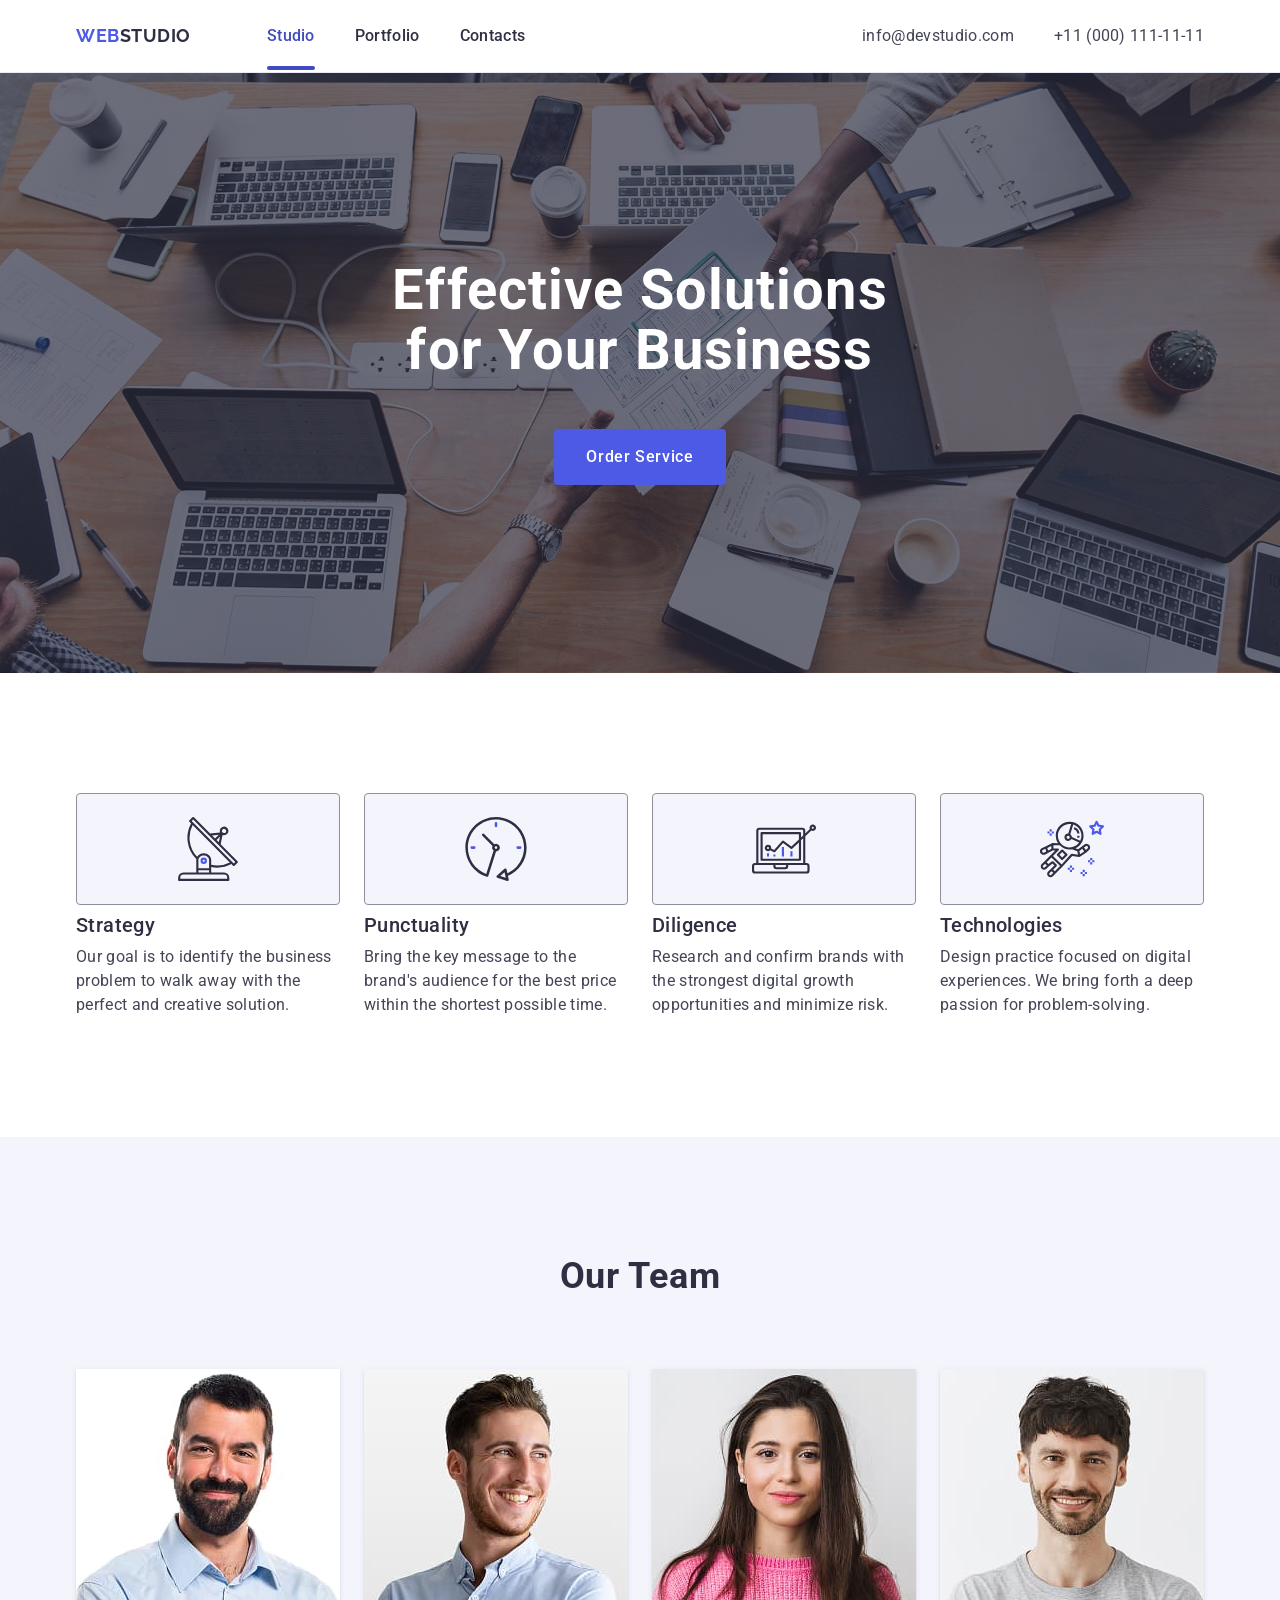
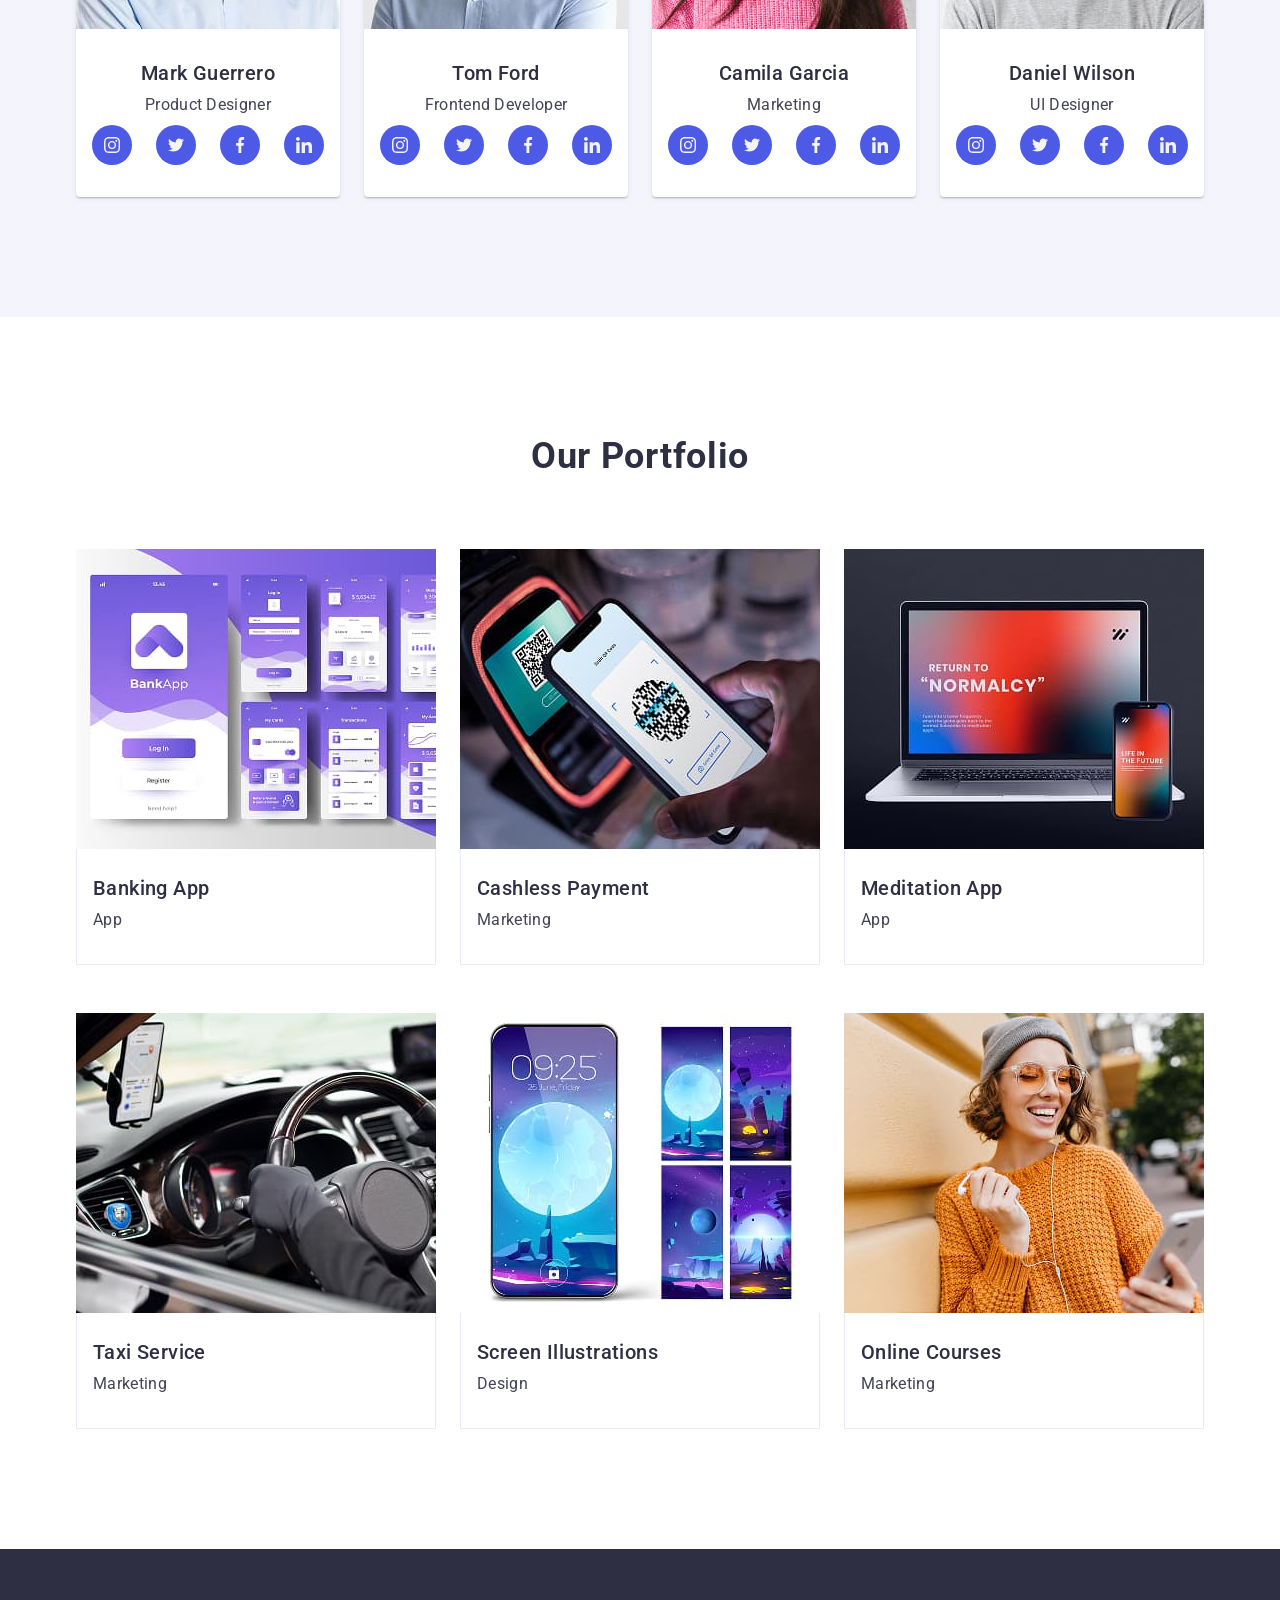
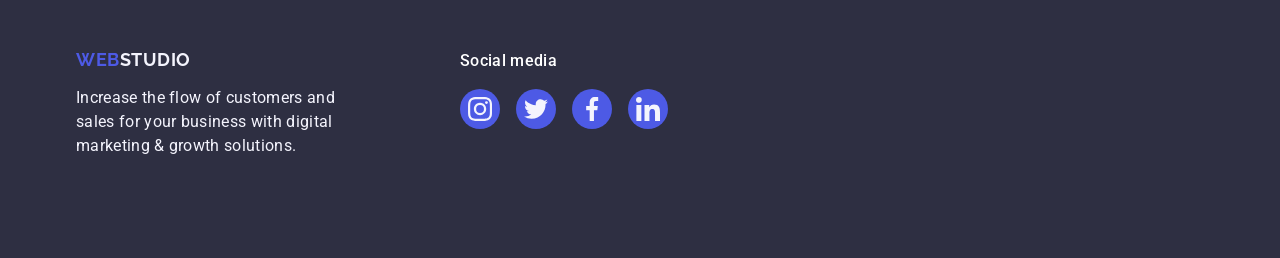
==== commit 68168bda: "fix 4 section about html" ====
--- a/index.html
+++ b/index.html
@@ -265,112 +265,88 @@
         <h2 class="portfolio-title">Our Portfolio</h2>
         <ul class="portfolio-list">
           <li class="portfolio-list-about">
-            <a class="portfolio-card-img">
-              <div class="tumb">
-                <img src="./images/Banking.jpg" width="360" alt="banking App" />
-                <div class="overlay">
-                  <p class="overlay-text">
-                    14 Stylish and User-Friendly App Design Concepts · Task Manager App · Calorie
-                    Tracker App
-                    · Exotic
-                    Fruit Ecommerce App · Cloud Storage App</p>
-                </div>
-              </div>
-              <div class="under-card">
-                <h3 class="portfolio-list-title">Banking App</h3>
-                <p class="portfolio-about-app">App</p>
-              </div>
-            </a>
-          </li>
-          <li class="portfolio-list-about">
-            <a class="portfolio-card-img">
-              <div class="tumb">
-                <img src="./images/Payment.jpg" width="360" alt="Cashless Payment" />
-                <div class="overlay">
-                  <p class="overlay-text">
-                    14 Stylish and User-Friendly App Design Concepts · Task Manager App · Calorie
-                    Tracker App
-                    · Exotic
-                    Fruit Ecommerce App · Cloud Storage App</p>
-                </div>
-              </div>
-              <div class="under-card">
-                <h3 class="portfolio-list-title">Cashless Payment</h3>
-                <p class="portfolio-about-app">Marketing</p>
-              </div>
-            </a>
-          </li>
-          <li class="portfolio-list-about">
-            <a class="portfolio-card-img">
-              <div class="tumb">
-                <img src="./images/Meditation.jpg" width="360" alt="Meditation App" />
-                <div class="overlay">
-                  <p class="overlay-text">
-                    14 Stylish and User-Friendly App Design Concepts · Task Manager App · Calorie
-                    Tracker App
-                    · Exotic
-                    Fruit Ecommerce App · Cloud Storage App</p>
-                </div>
-              </div>
-              <div class="under-card">
-                <h3 class="portfolio-list-title">Meditation App</h3>
-                <p class="portfolio-about-app">App</p>
-              </div>
-            </a>
-          </li>
-          <li class="portfolio-list-about">
-            <a class="portfolio-card-img">
-              <div class="tumb">
-                <img src="./images/Taxi.jpg" width="360" alt="Taxi Service" />
-                <div class="overlay">
-                  <p class="overlay-text">
-                    14 Stylish and User-Friendly App Design Concepts · Task Manager App · Calorie
-                    Tracker App
-                    · Exotic
-                    Fruit Ecommerce App · Cloud Storage App</p>
-                </div>
-              </div>
-              <div class="under-card">
-                <h3 class="portfolio-list-title">Taxi Service</h3>
-                <p class="portfolio-about-app">Marketing</p>
-              </div>
-            </a>
-          </li>
-          <li class="portfolio-list-about">
-            <a class="portfolio-card-img">
-              <div class="tumb">
-                <img src="./images/Illustrations.jpg" width="360" alt="Screen Illustrations" />
-                <div class="overlay">
-                  <p class="overlay-text">
-                    14 Stylish and User-Friendly App Design Concepts · Task Manager App · Calorie
-                    Tracker App
-                    · Exotic
-                    Fruit Ecommerce App · Cloud Storage App</p>
-                </div>
-              </div>
-              <div class="under-card">
-                <h3 class="portfolio-list-title">Screen Illustrations</h3>
-                <p class="portfolio-about-app">Design</p>
-              </div>
-            </a>
-          </li>
-          <li class="portfolio-list-about">
-            <a class="portfolio-card-img">
-              <div class="tumb">
-                <img src="./images/Courses.jpg" width="360" alt="Online Courses" />
-                <div class="overlay">
-                  <p class="overlay-text">
-                    14 Stylish and User-Friendly App Design Concepts · Task Manager App · Calorie
-                    Tracker App
-                    · Exotic
-                    Fruit Ecommerce App · Cloud Storage App</p>
-                </div>
-              </div>
-              <div class="under-card">
-                <h3 class="portfolio-list-title">Online Courses</h3>
-                <p class="portfolio-about-app">Marketing</p>
-              </div>
-            </a>
+            <div class="portfolio-card-box ">
+              <img src="./images/Banking.jpg" width="360" alt="banking App" />
+              <p class="portfolio-card-text overlay">
+                14 Stylish and User-Friendly App Design Concepts · Task Manager App · Calorie
+                Tracker App
+                · Exotic
+                Fruit Ecommerce App · Cloud Storage App</p>
+            </div>
+            <div class="under-card">
+              <h3 class="portfolio-list-title">Banking App</h3>
+              <p class="portfolio-about-app">App</p>
+            </div>
+          </li>
+          <li class="portfolio-list-about">
+            <div class="portfolio-card-box">
+              <img src="./images/Payment.jpg" width="360" alt="Cashless Payment" />
+              <p class="portfolio-card-text overlay">
+                14 Stylish and User-Friendly App Design Concepts · Task Manager App · Calorie
+                Tracker App
+                · Exotic
+                Fruit Ecommerce App · Cloud Storage App</p>
+            </div>
+            <div class="under-card">
+              <h3 class="portfolio-list-title">Cashless Payment</h3>
+              <p class="portfolio-about-app">Marketing</p>
+            </div>
+          </li>
+          <li class="portfolio-list-about">
+            <div class="portfolio-card-box">
+              <img src="./images/Meditation.jpg" width="360" alt="Meditation App" />
+              <p class="portfolio-card-text overlay">
+                14 Stylish and User-Friendly App Design Concepts · Task Manager App · Calorie
+                Tracker App
+                · Exotic
+                Fruit Ecommerce App · Cloud Storage App</p>
+            </div>
+            <div class="under-card">
+              <h3 class="portfolio-list-title">Meditation App</h3>
+              <p class="portfolio-about-app">App</p>
+            </div>
+          </li>
+          <li class="portfolio-list-about">
+            <div class="portfolio-card-box">
+              <img src="./images/Taxi.jpg" width="360" alt="Taxi Service" />
+              <p class="portfolio-card-text overlay">
+                14 Stylish and User-Friendly App Design Concepts · Task Manager App · Calorie
+                Tracker App
+                · Exotic
+                Fruit Ecommerce App · Cloud Storage App</p>
+            </div>
+            <div class="under-card">
+              <h3 class="portfolio-list-title">Taxi Service</h3>
+              <p class="portfolio-about-app">Marketing</p>
+            </div>
+          </li>
+          <li class="portfolio-list-about">
+            <div class="portfolio-card-box">
+              <img src="./images/Illustrations.jpg" width="360" alt="Screen Illustrations" />
+              <p class="portfolio-card-text overlay">
+                14 Stylish and User-Friendly App Design Concepts · Task Manager App · Calorie
+                Tracker App
+                · Exotic
+                Fruit Ecommerce App · Cloud Storage App</p>
+            </div>
+            <div class="under-card">
+              <h3 class="portfolio-list-title">Screen Illustrations</h3>
+              <p class="portfolio-about-app">Design</p>
+            </div>
+          </li>
+          <li class="portfolio-list-about">
+            <div class="portfolio-card-box">
+              <img src="./images/Courses.jpg" width="360" alt="Online Courses" />
+              <p class="portfolio-card-text overlay">
+                14 Stylish and User-Friendly App Design Concepts · Task Manager App · Calorie
+                Tracker App
+                · Exotic
+                Fruit Ecommerce App · Cloud Storage App</p>
+            </div>
+            <div class="under-card">
+              <h3 class="portfolio-list-title">Online Courses</h3>
+              <p class="portfolio-about-app">Marketing</p>
+            </div>
           </li>
         </ul>
       </div>
--- a/css/styles.css
+++ b/css/styles.css
@@ -81,7 +81,6 @@
 .header-nav-btn {
   font-weight: 500;
   font-size: 16px;
-
   line-height: 1.5;
   letter-spacing: 0.02em;
   color: inherit;
@@ -147,13 +146,15 @@
   text-align: center;
   padding: 188px 0;
 
-  background-image: linear-gradient(rgba(46, 47, 66, 0.7)),
-    url("../images/hero-images.jpg");
+  background-image: linear-gradient(
+      rgba(46, 47, 66, 0.7),
+      rgba(46, 47, 66, 0.7)
+    ),
+    url(../images/hero-images.jpg);
   background-color: #2f303a66;
   background-repeat: no-repeat;
   background-position: center;
   background-size: cover;
-  transition: background-color 250ms cubic-bezier(0.4, 0, 0.2, 1);
 }
 .hero-title {
   font-weight: 700;
@@ -183,6 +184,7 @@
   border: none;
   border-radius: 4px;
   margin: 0 auto;
+  transition: background-color 250ms cubic-bezier(0.4, 0, 0.2, 1);
 }
 .hero-button:hover,
 .hero-button:focus {
@@ -310,6 +312,9 @@
   border-radius: 50%;
   background-color: #4d5ae5;
 }
+.link-icon {
+  transition: background-color 250ms cubic-bezier(0.4, 0, 0.2, 1);
+}
 .gap {
   gap: 16px;
 }
@@ -337,8 +342,6 @@
   flex-wrap: wrap;
   row-gap: 48px;
   column-gap: 24px;
-  box-shadow: 0px 1px 6px rgba(46, 47, 66, 0.08),
-    0px 1px 1px rgba(46, 47, 66, 0.16), 0px 2px 1px rgba(46, 47, 66, 0.08);
 }
 .tumb {
   position: relative;
@@ -356,26 +359,31 @@
   transform: translateY(100%);
   transition: transform 250ms cubic-bezier(0.4, 0, 0.2, 1);
 }
-.portfolio-list-about {
-  transition: box-shadow 250ms cubic-bezier(0.4, 0, 0.2, 1);
-}
+
 .portfolio-list-about:hover .overlay {
   transform: translateY(0);
+}
+.portfolio-list-about:hover {
   box-shadow: 0px 1px 6px rgba(46, 47, 66, 0.08),
     0px 1px 1px rgba(46, 47, 66, 0.16), 0px 2px 1px rgba(46, 47, 66, 0.08);
 }
-
-.overlay-text {
-  font-weight: 400;
-  font-size: 16px;
-
+.portfolio-card-box {
+  position: relative;
+  overflow: hidden;
+}
+.portfolio-card-text {
+  position: absolute;
+  top: 0;
+  font-size: 16px;
   line-height: 1.5;
   letter-spacing: 0.02em;
   color: #f4f4fd;
-  padding: 40px 32px 0 32px;
-}
-.portfolio-card-img {
-  display: block;
+  padding: 40px 32px;
+  background-color: #4d5ae5;
+  height: 100%;
+  width: 100%;
+  transform: translateY(100%);
+  transition: transform 250ms cubic-bezier(0.4, 0, 0.2, 1);
 }
 .under-card {
   border: 1px solid #e7e9fc;
